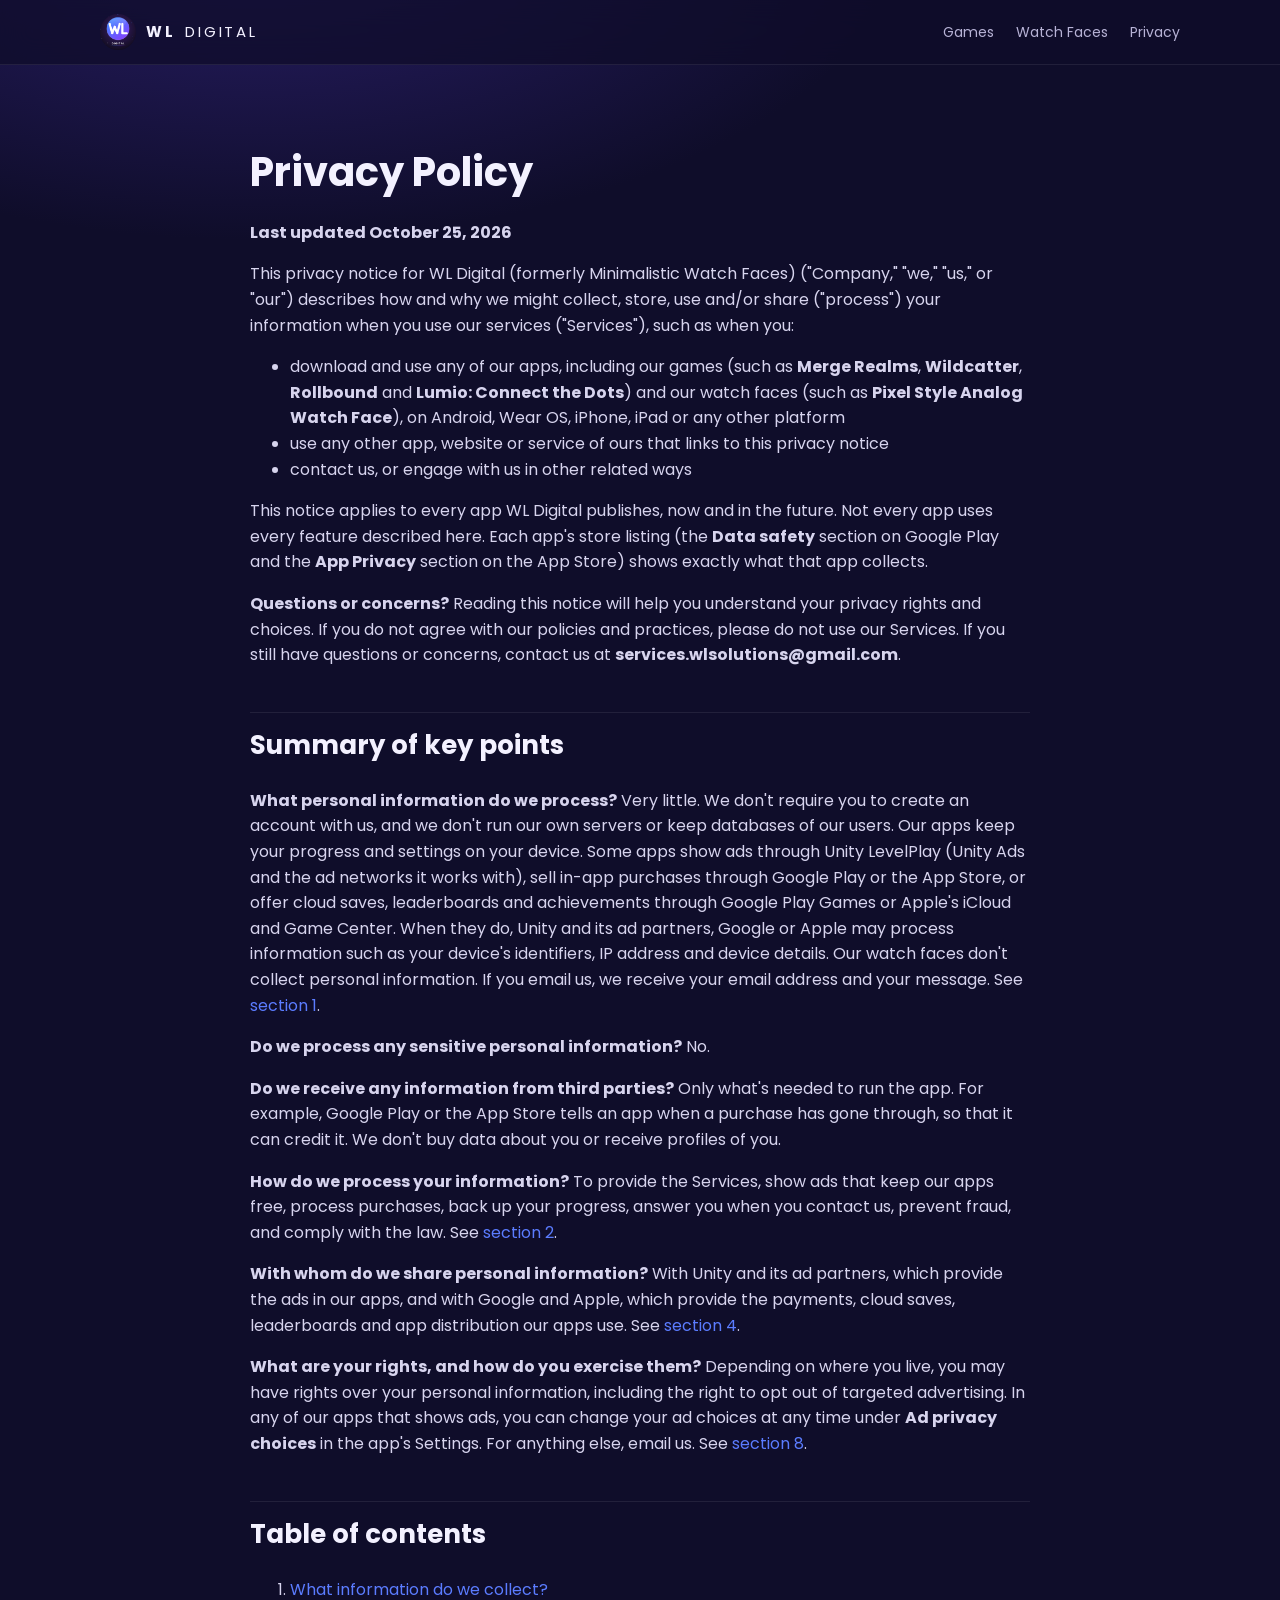
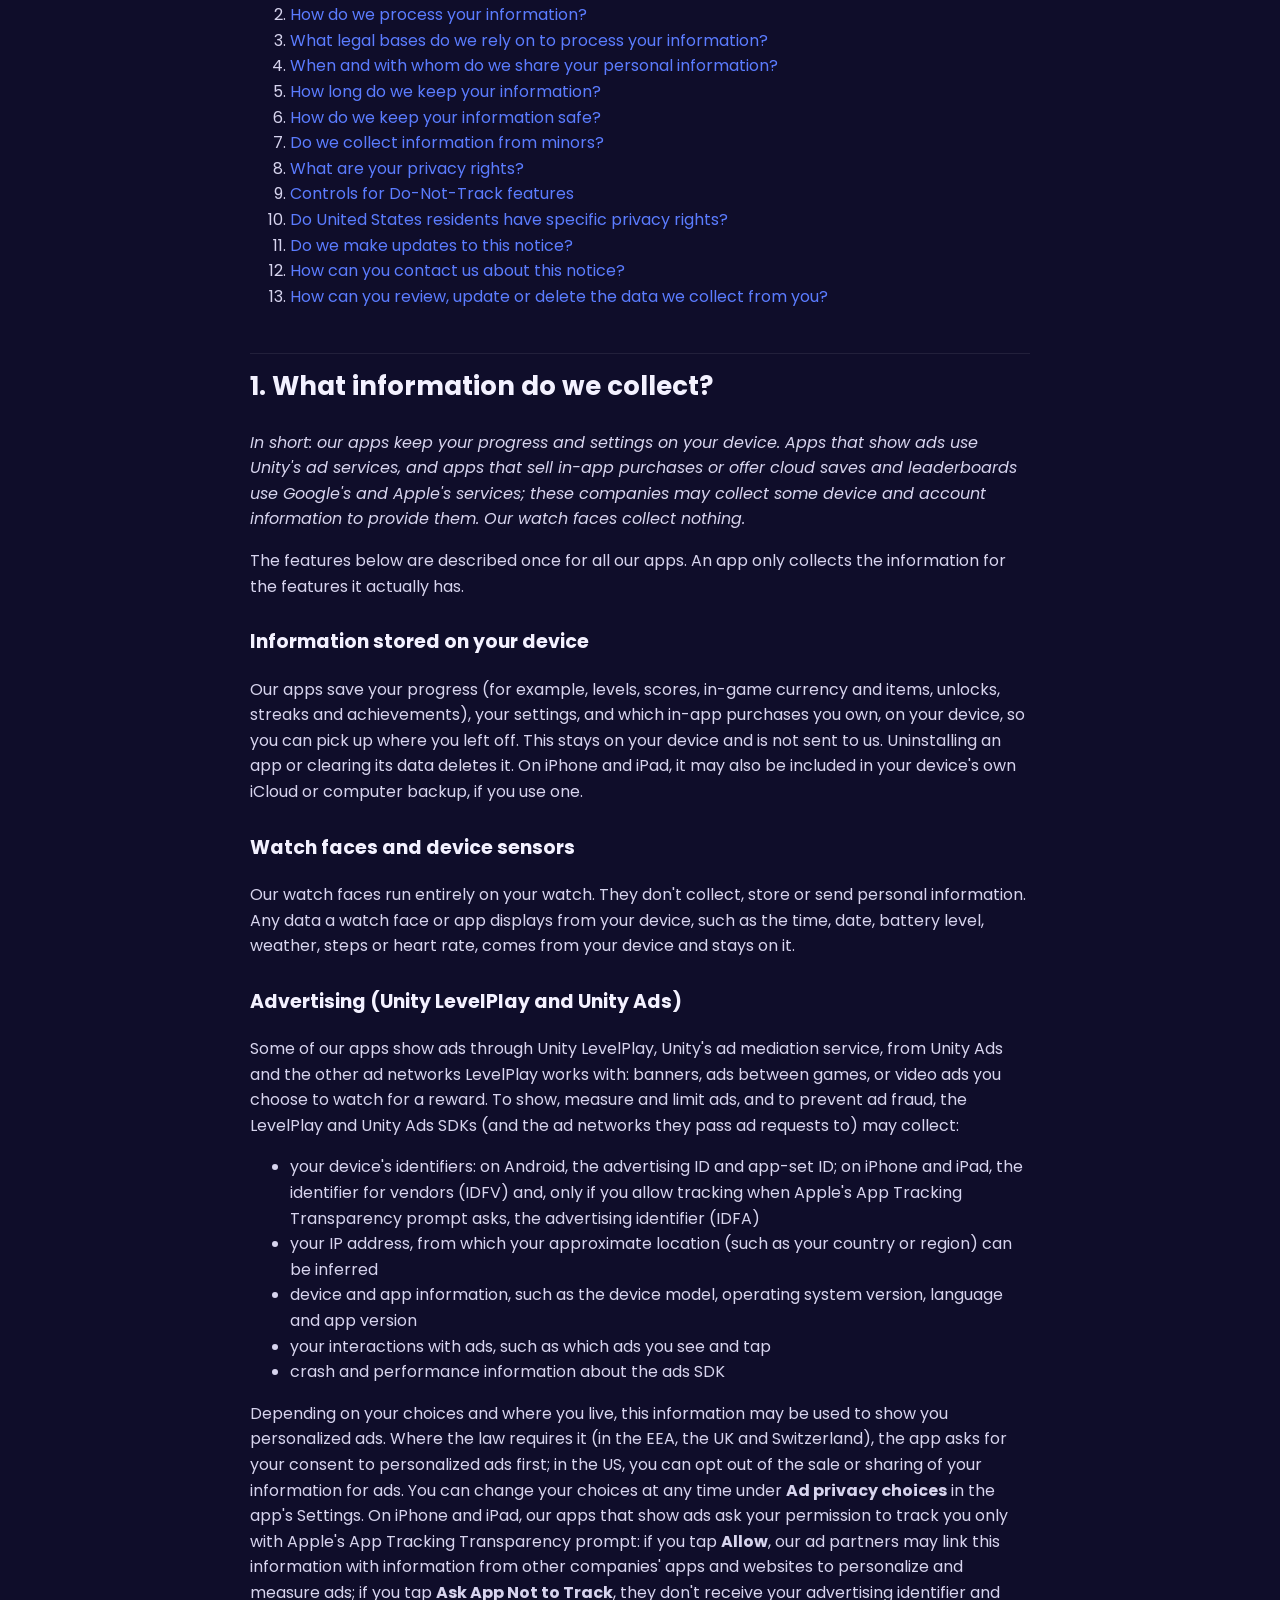
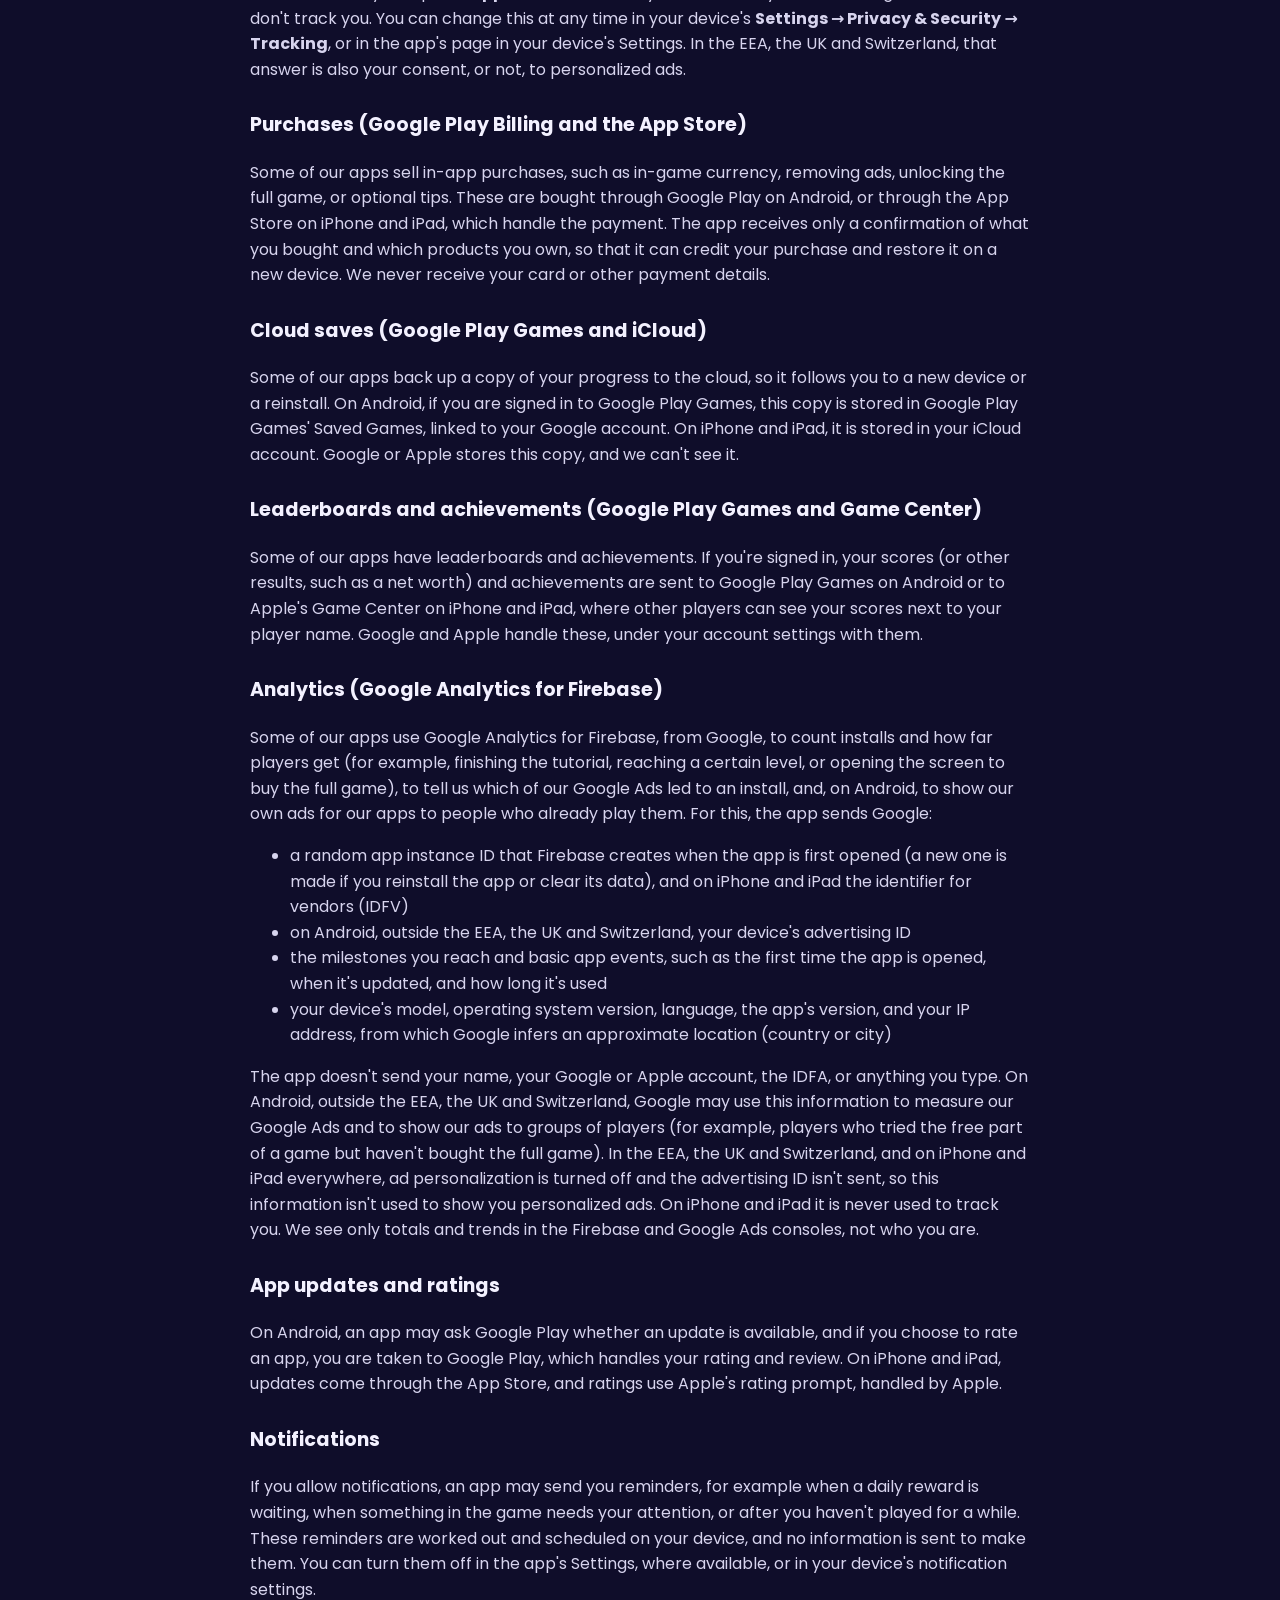
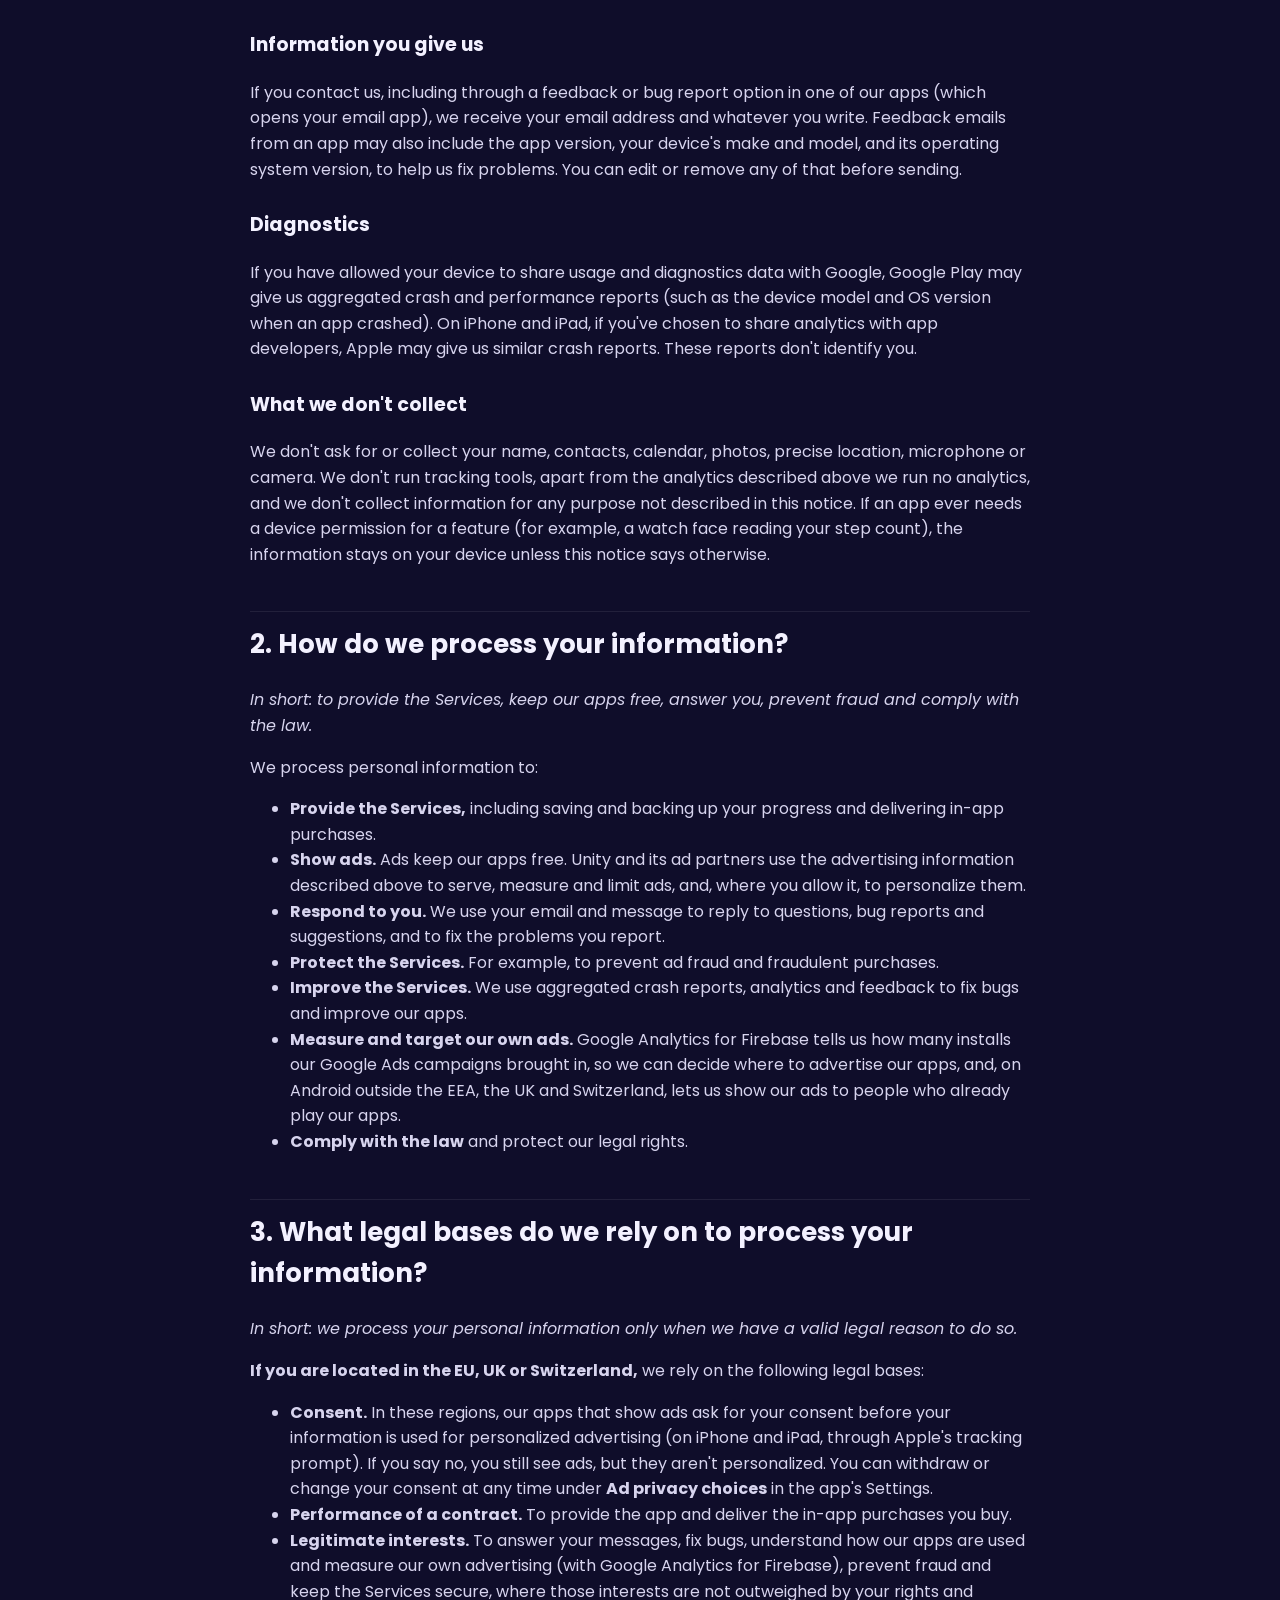
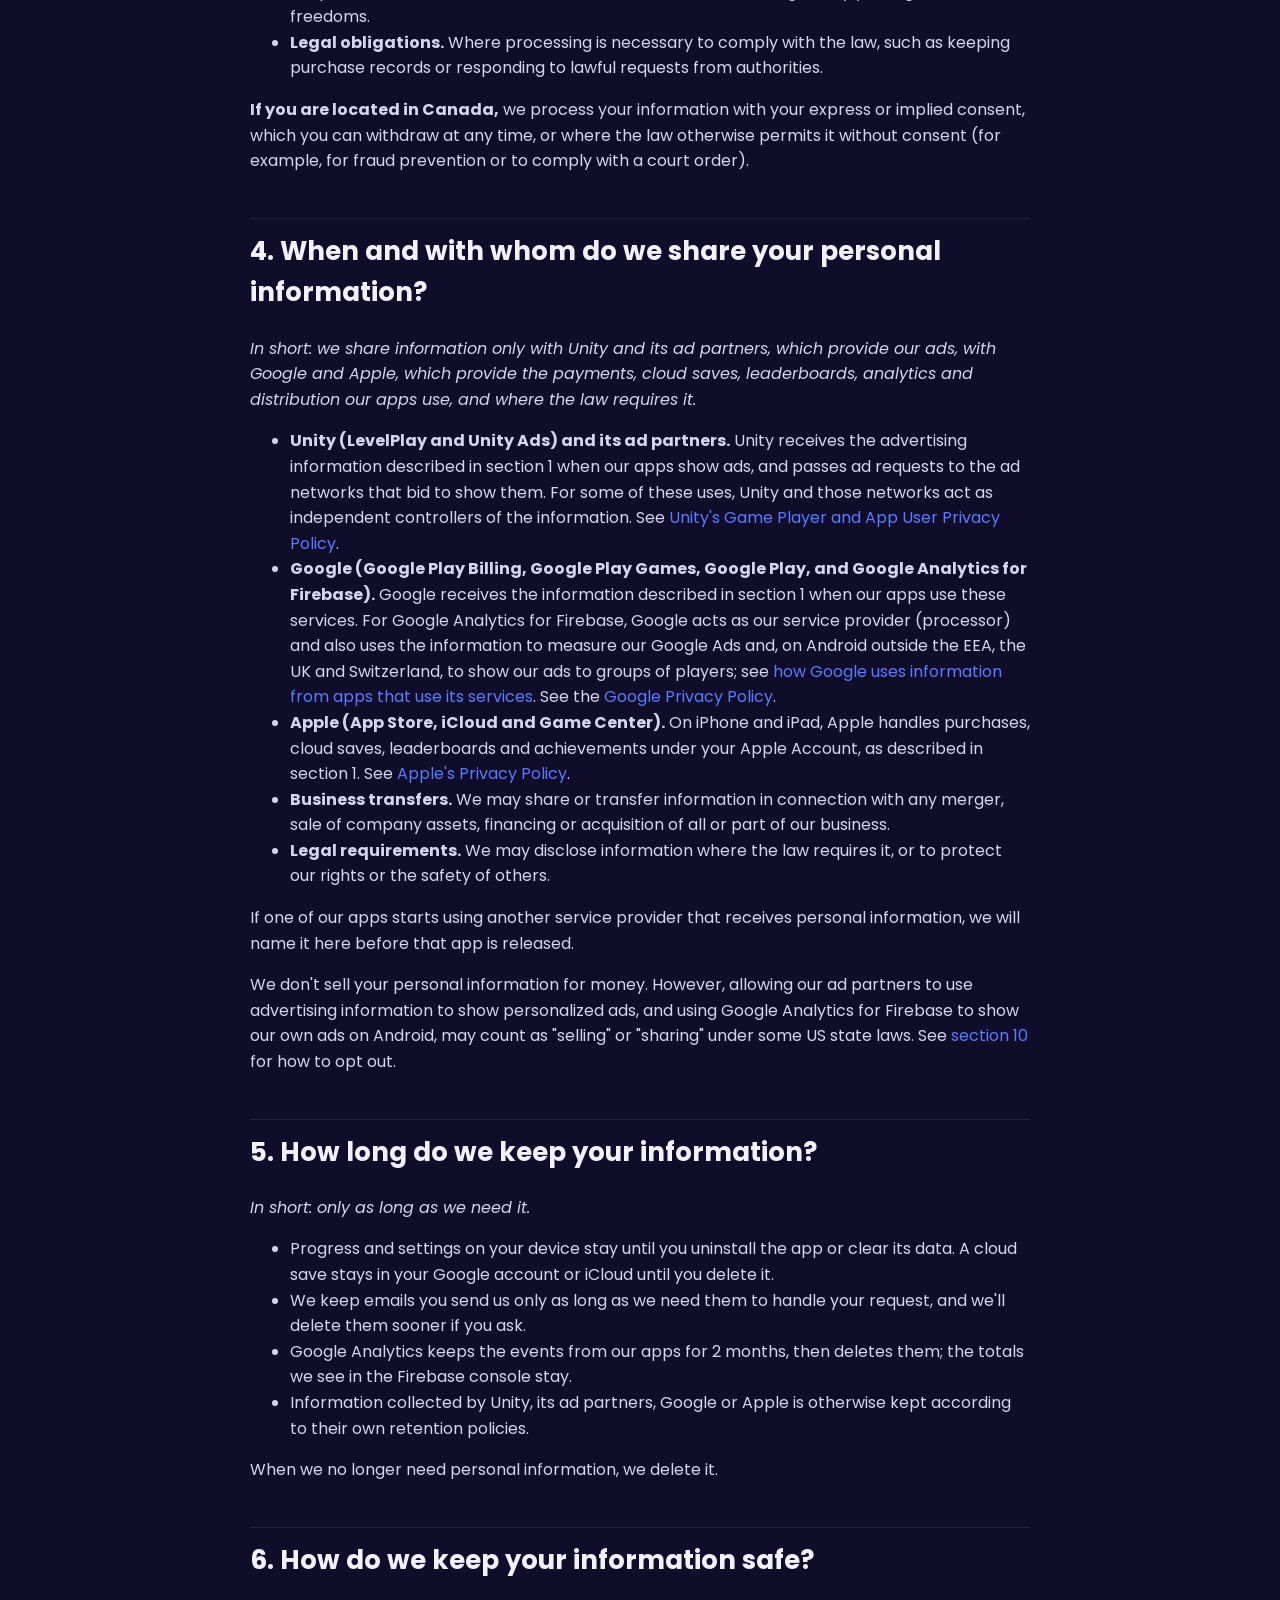
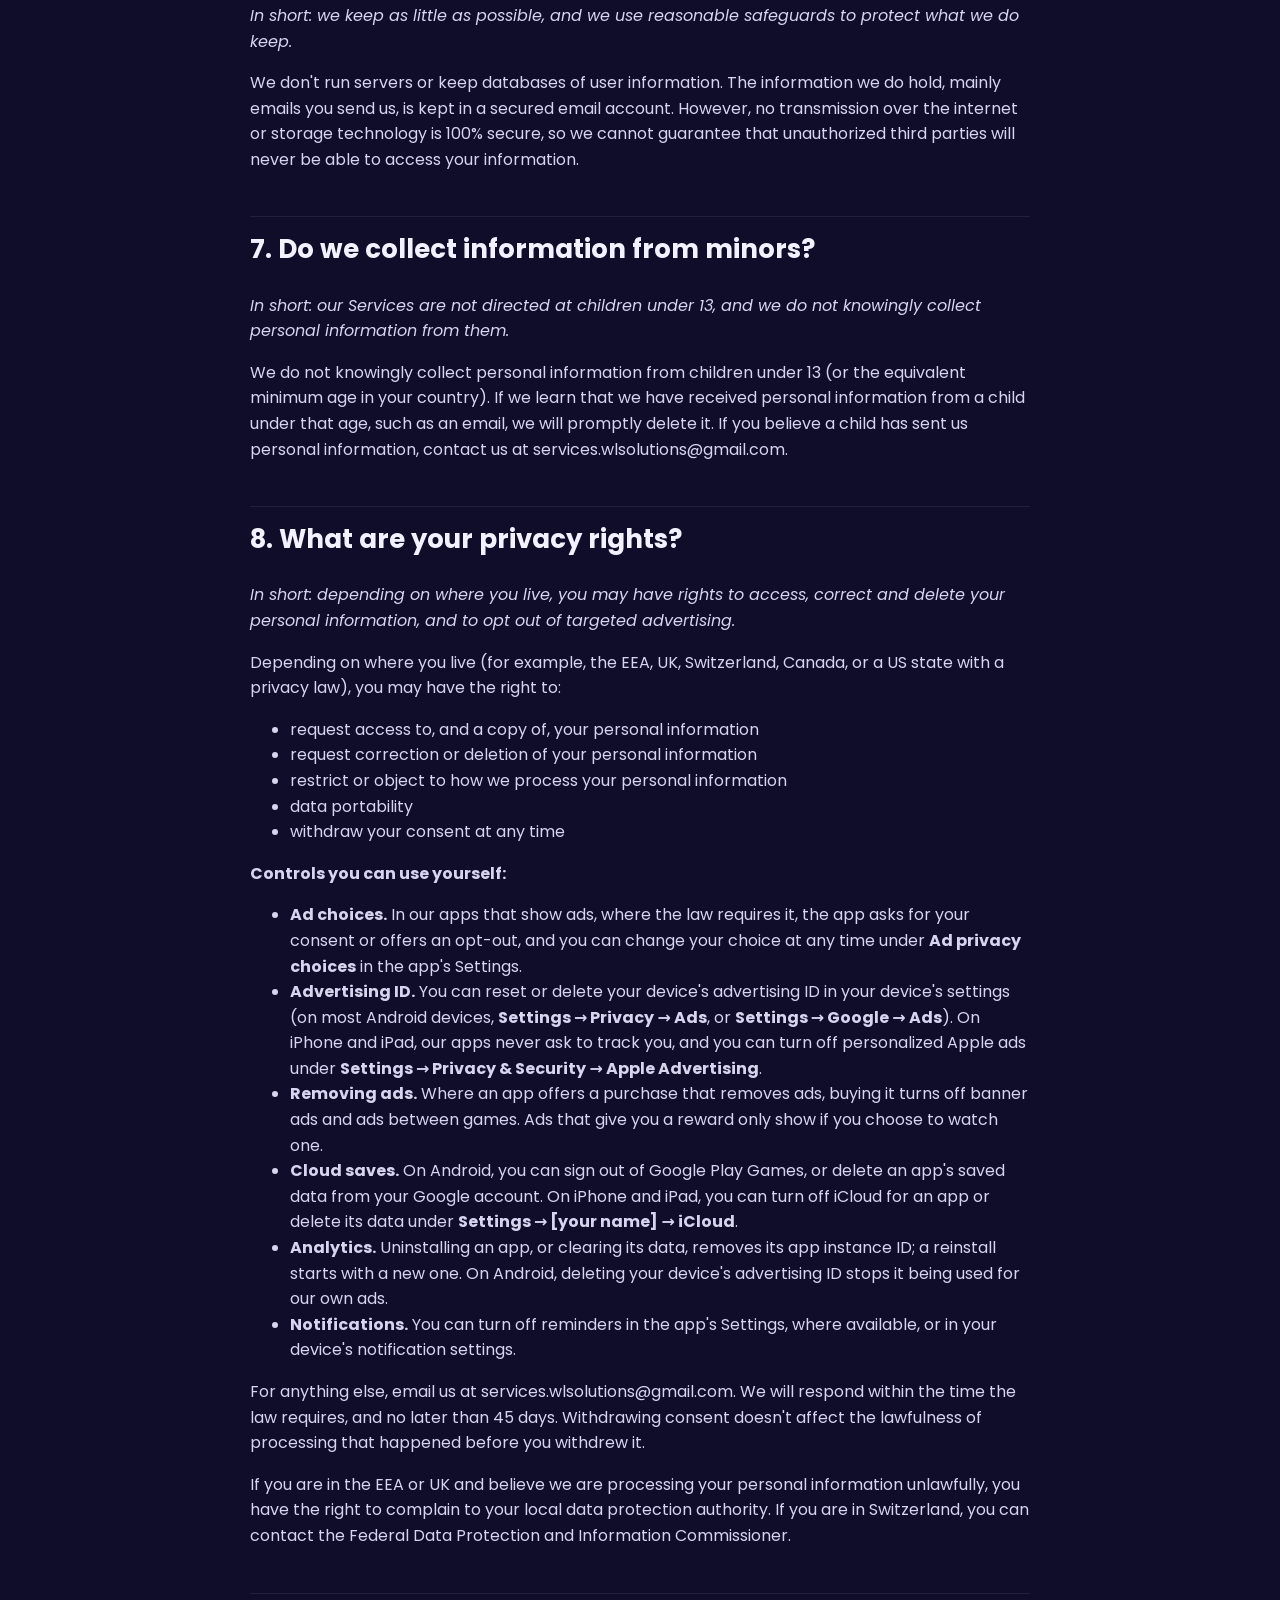
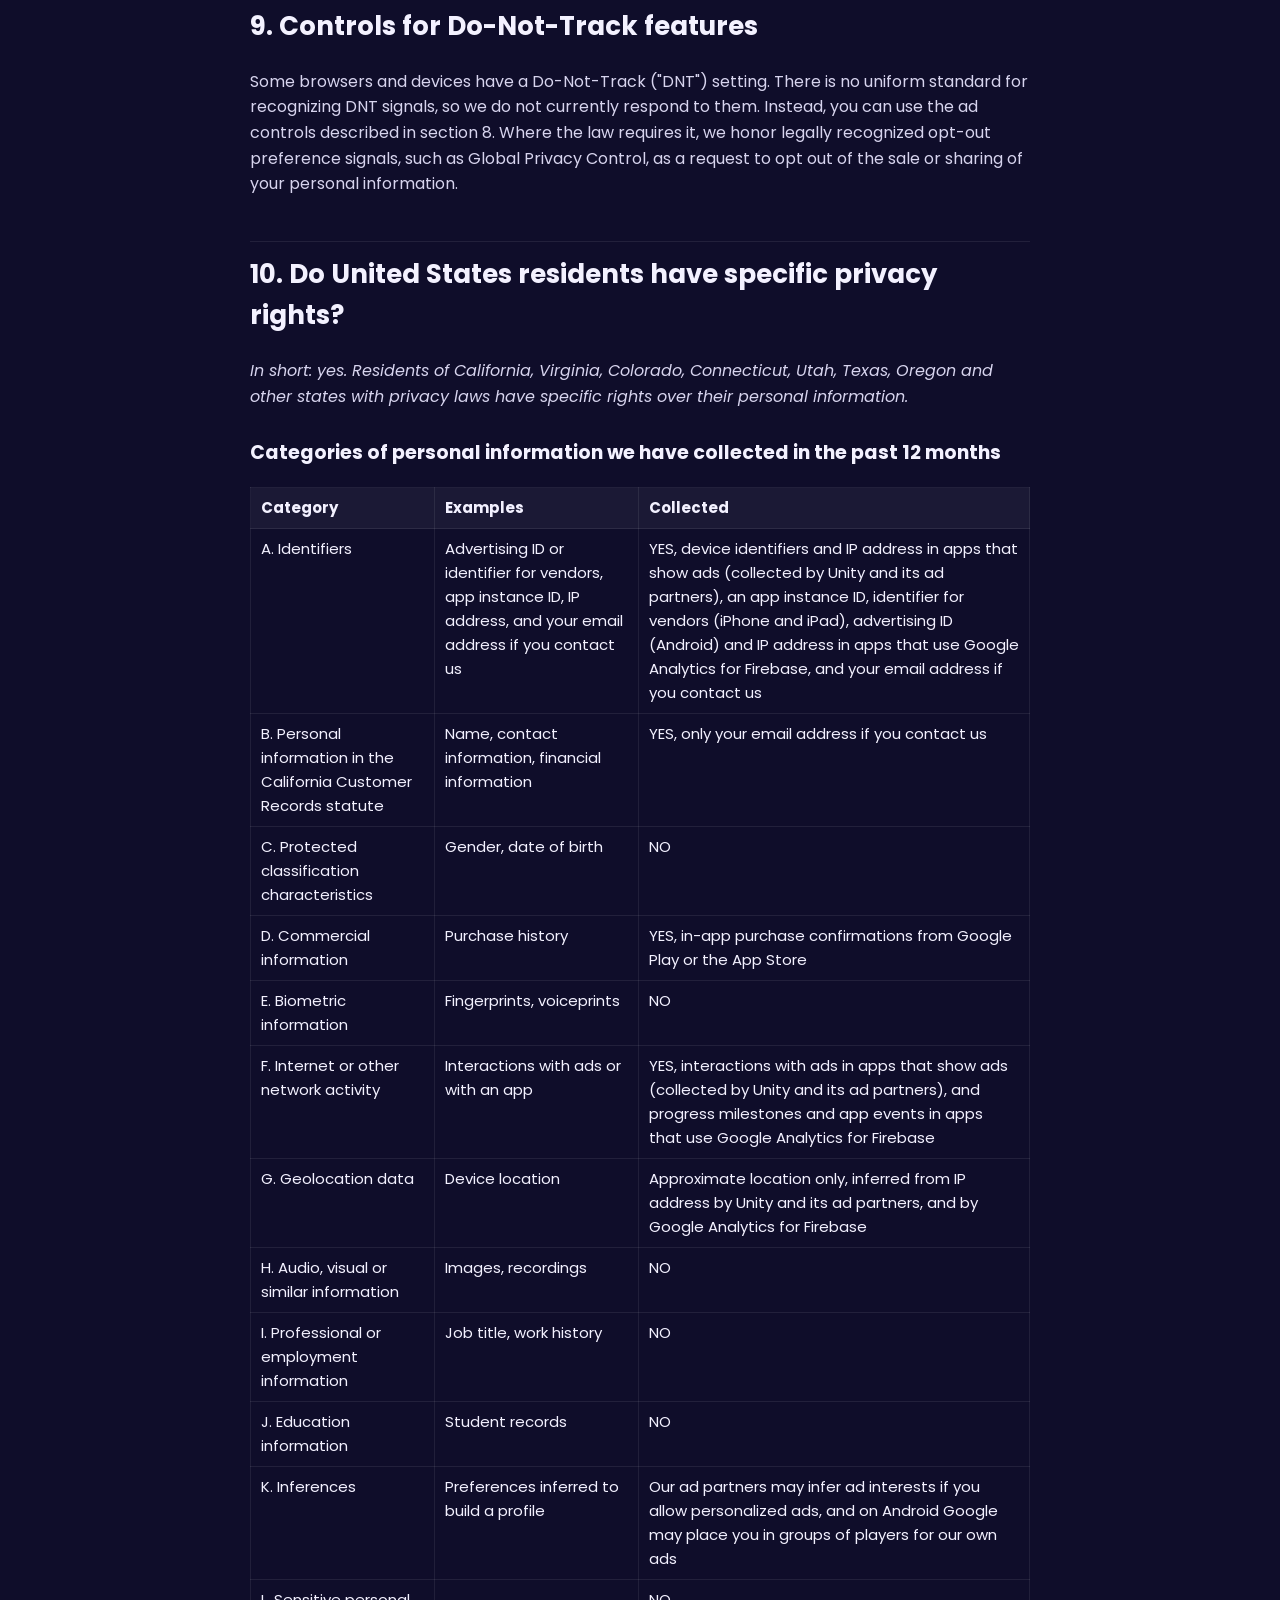
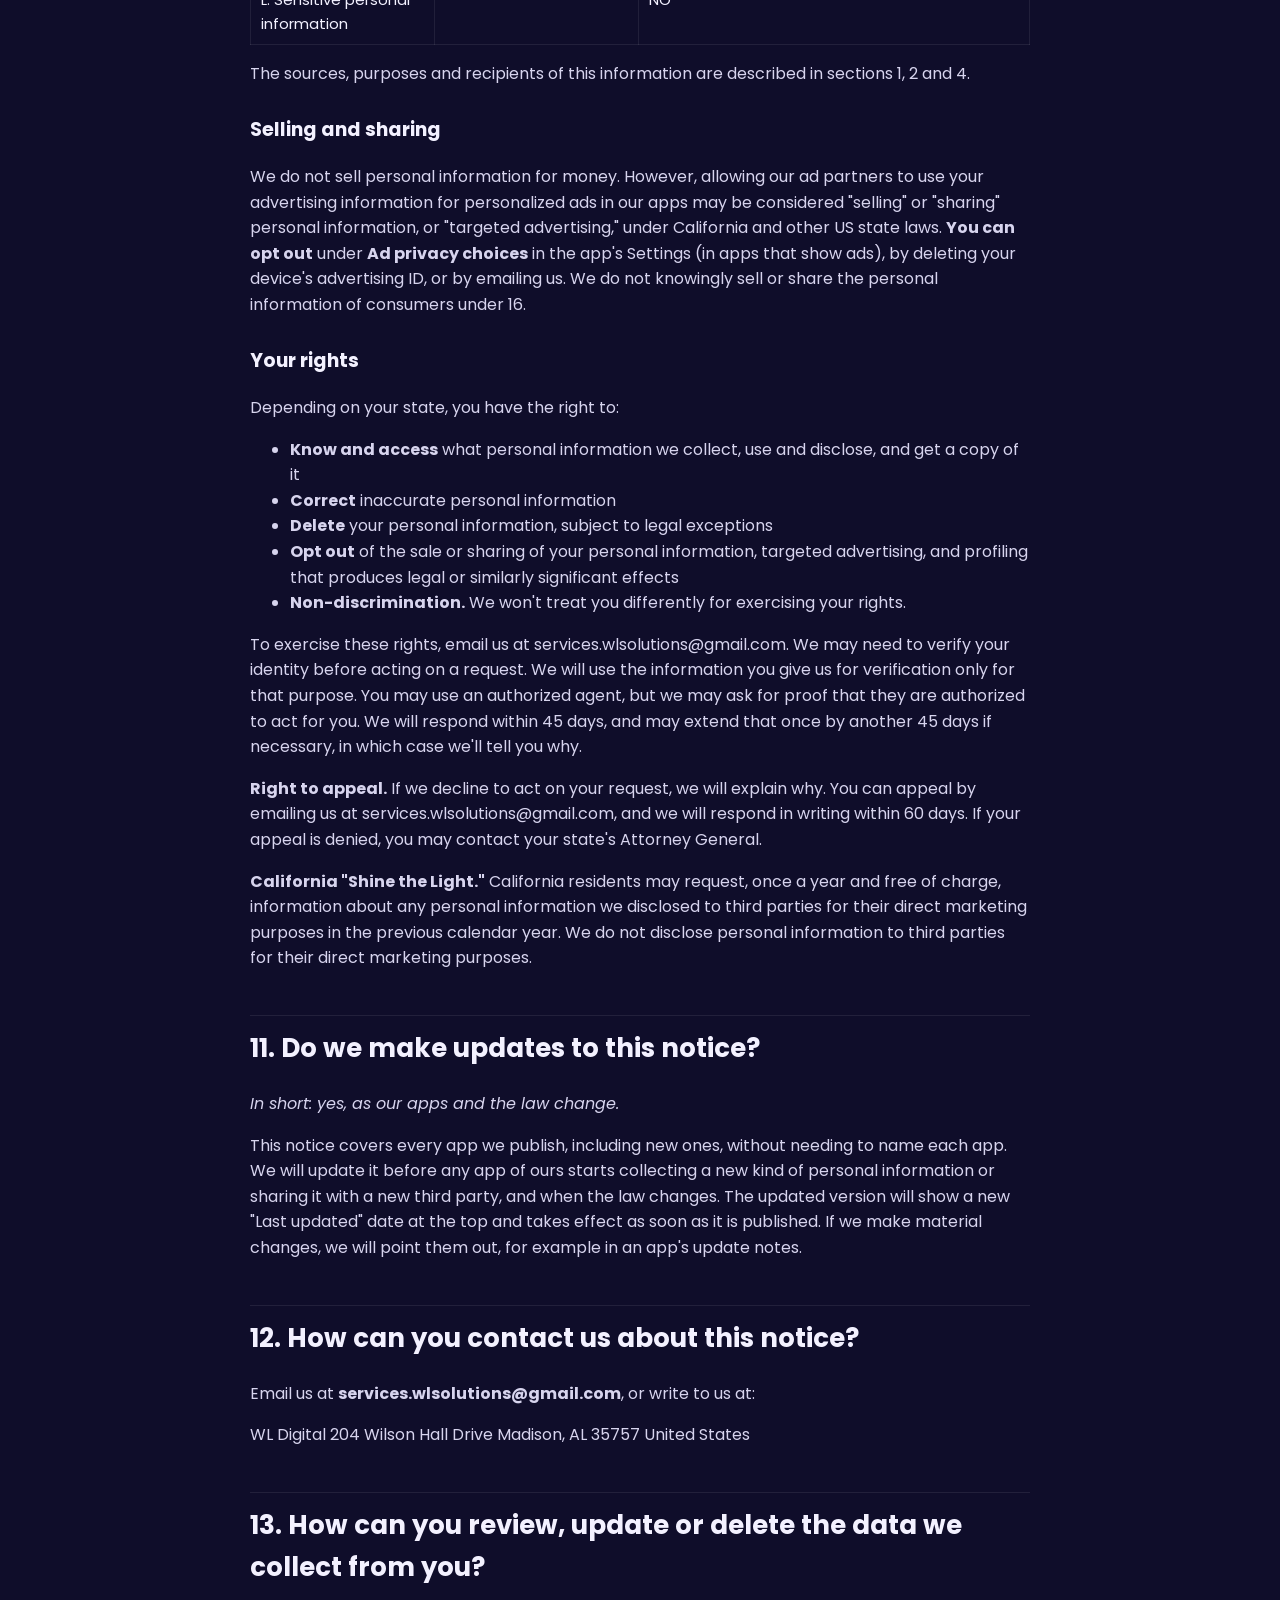
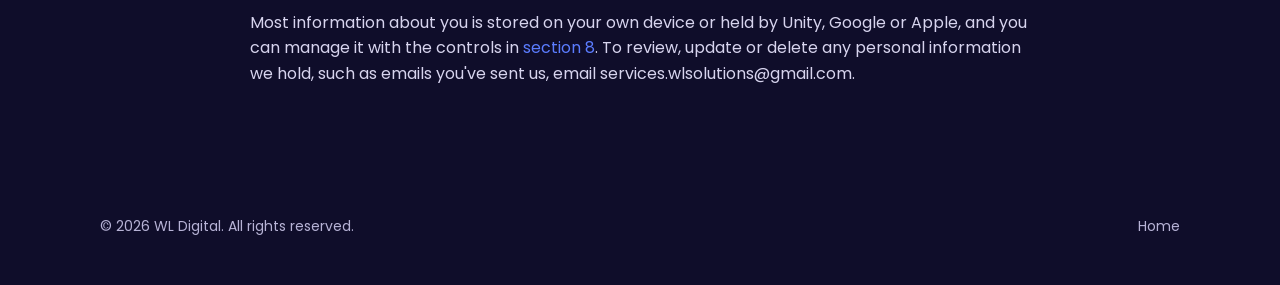
==== privacy.html @ 2cc6cc6e "Add the WL Digital website Static GitHub Pages site: the games (Merge Realms, Rollbound, Lumio) with" ====
<!doctype html>
<html lang="en">
<head>
  <meta charset="utf-8">
  <meta name="viewport" content="width=device-width, initial-scale=1">
  <title>Privacy Policy | WL Digital</title>
  <meta name="description" content="The privacy policy for every WL Digital game and watch face.">
  <link rel="icon" type="image/png" href="assets/favicon.png">
  <link rel="preconnect" href="https://fonts.googleapis.com">
  <link rel="preconnect" href="https://fonts.gstatic.com" crossorigin>
  <link href="https://fonts.googleapis.com/css2?family=Poppins:wght@400;500;600;700;800&display=swap" rel="stylesheet">
  <link rel="stylesheet" href="style.css">
</head>
<body>
<header class="site-header">
  <div class="wrap">
    <a class="brand" href="index.html"><img src="assets/logo.png" alt="WL Digital logo" width="36" height="36">WL <span>DIGITAL</span></a>
    <nav class="nav">
      <a href="index.html#games">Games</a>
      <a href="index.html#watchfaces">Watch Faces</a>
      <a href="privacy.html">Privacy</a>
    </nav>
  </div>
</header>
<main class="prose">
<h1 id="privacy-policy">Privacy Policy</h1>
<p><strong>Last updated October 25, 2026</strong></p>
<p>This privacy notice for WL Digital (formerly Minimalistic Watch Faces) ("Company," "we," "us," or "our") describes how and why we might collect, store, use and/or share ("process") your information when you use our services ("Services"), such as when you:</p>
<ul><li>download and use any of our apps, including our games (such as <strong>Merge Realms</strong>, <strong>Wildcatter</strong>, <strong>Rollbound</strong> and <strong>Lumio: Connect the Dots</strong>) and our watch faces (such as <strong>Pixel Style Analog Watch Face</strong>), on Android, Wear OS, iPhone, iPad or any other platform</li><li>use any other app, website or service of ours that links to this privacy notice</li><li>contact us, or engage with us in other related ways</li></ul>
<p>This notice applies to every app WL Digital publishes, now and in the future. Not every app uses every feature described here. Each app's store listing (the <strong>Data safety</strong> section on Google Play and the <strong>App Privacy</strong> section on the App Store) shows exactly what that app collects.</p>
<p><strong>Questions or concerns?</strong> Reading this notice will help you understand your privacy rights and choices. If you do not agree with our policies and practices, please do not use our Services. If you still have questions or concerns, contact us at <strong>services.wlsolutions@gmail.com</strong>.</p>
<h2 id="summary-of-key-points">Summary of key points</h2>
<p><strong>What personal information do we process?</strong> Very little. We don't require you to create an account with us, and we don't run our own servers or keep databases of our users. Our apps keep your progress and settings on your device. Some apps show ads through Unity LevelPlay (Unity Ads and the ad networks it works with), sell in-app purchases through Google Play or the App Store, or offer cloud saves, leaderboards and achievements through Google Play Games or Apple's iCloud and Game Center. When they do, Unity and its ad partners, Google or Apple may process information such as your device's identifiers, IP address and device details. Our watch faces don't collect personal information. If you email us, we receive your email address and your message. See <a href="#1-what-information-do-we-collect">section 1</a>.</p>
<p><strong>Do we process any sensitive personal information?</strong> No.</p>
<p><strong>Do we receive any information from third parties?</strong> Only what's needed to run the app. For example, Google Play or the App Store tells an app when a purchase has gone through, so that it can credit it. We don't buy data about you or receive profiles of you.</p>
<p><strong>How do we process your information?</strong> To provide the Services, show ads that keep our apps free, process purchases, back up your progress, answer you when you contact us, prevent fraud, and comply with the law. See <a href="#2-how-do-we-process-your-information">section 2</a>.</p>
<p><strong>With whom do we share personal information?</strong> With Unity and its ad partners, which provide the ads in our apps, and with Google and Apple, which provide the payments, cloud saves, leaderboards and app distribution our apps use. See <a href="#4-when-and-with-whom-do-we-share-your-personal-information">section 4</a>.</p>
<p><strong>What are your rights, and how do you exercise them?</strong> Depending on where you live, you may have rights over your personal information, including the right to opt out of targeted advertising. In any of our apps that shows ads, you can change your ad choices at any time under <strong>Ad privacy choices</strong> in the app's Settings. For anything else, email us. See <a href="#8-what-are-your-privacy-rights">section 8</a>.</p>
<h2 id="table-of-contents">Table of contents</h2>
<ol><li><a href="#1-what-information-do-we-collect">What information do we collect?</a></li><li><a href="#2-how-do-we-process-your-information">How do we process your information?</a></li><li><a href="#3-what-legal-bases-do-we-rely-on-to-process-your-information">What legal bases do we rely on to process your information?</a></li><li><a href="#4-when-and-with-whom-do-we-share-your-personal-information">When and with whom do we share your personal information?</a></li><li><a href="#5-how-long-do-we-keep-your-information">How long do we keep your information?</a></li><li><a href="#6-how-do-we-keep-your-information-safe">How do we keep your information safe?</a></li><li><a href="#7-do-we-collect-information-from-minors">Do we collect information from minors?</a></li><li><a href="#8-what-are-your-privacy-rights">What are your privacy rights?</a></li><li><a href="#9-controls-for-do-not-track-features">Controls for Do-Not-Track features</a></li><li><a href="#10-do-united-states-residents-have-specific-privacy-rights">Do United States residents have specific privacy rights?</a></li><li><a href="#11-do-we-make-updates-to-this-notice">Do we make updates to this notice?</a></li><li><a href="#12-how-can-you-contact-us-about-this-notice">How can you contact us about this notice?</a></li><li><a href="#13-how-can-you-review-update-or-delete-the-data-we-collect-from-you">How can you review, update or delete the data we collect from you?</a></li></ol>
<h2 id="1-what-information-do-we-collect">1. What information do we collect?</h2>
<p><em>In short: our apps keep your progress and settings on your device. Apps that show ads use Unity's ad services, and apps that sell in-app purchases or offer cloud saves and leaderboards use Google's and Apple's services; these companies may collect some device and account information to provide them. Our watch faces collect nothing.</em></p>
<p>The features below are described once for all our apps. An app only collects the information for the features it actually has.</p>
<h3 id="information-stored-on-your-device">Information stored on your device</h3>
<p>Our apps save your progress (for example, levels, scores, in-game currency and items, unlocks, streaks and achievements), your settings, and which in-app purchases you own, on your device, so you can pick up where you left off. This stays on your device and is not sent to us. Uninstalling an app or clearing its data deletes it. On iPhone and iPad, it may also be included in your device's own iCloud or computer backup, if you use one.</p>
<h3 id="watch-faces-and-device-sensors">Watch faces and device sensors</h3>
<p>Our watch faces run entirely on your watch. They don't collect, store or send personal information. Any data a watch face or app displays from your device, such as the time, date, battery level, weather, steps or heart rate, comes from your device and stays on it.</p>
<h3 id="advertising-unity-levelplay-and-unity-ads">Advertising (Unity LevelPlay and Unity Ads)</h3>
<p>Some of our apps show ads through Unity LevelPlay, Unity's ad mediation service, from Unity Ads and the other ad networks LevelPlay works with: banners, ads between games, or video ads you choose to watch for a reward. To show, measure and limit ads, and to prevent ad fraud, the LevelPlay and Unity Ads SDKs (and the ad networks they pass ad requests to) may collect:</p>
<ul><li>your device's identifiers: on Android, the advertising ID and app-set ID; on iPhone and iPad, the identifier for vendors (IDFV) and, only if you allow tracking when Apple's App Tracking Transparency prompt asks, the advertising identifier (IDFA)</li><li>your IP address, from which your approximate location (such as your country or region) can be inferred</li><li>device and app information, such as the device model, operating system version, language and app version</li><li>your interactions with ads, such as which ads you see and tap</li><li>crash and performance information about the ads SDK</li></ul>
<p>Depending on your choices and where you live, this information may be used to show you personalized ads. Where the law requires it (in the EEA, the UK and Switzerland), the app asks for your consent to personalized ads first; in the US, you can opt out of the sale or sharing of your information for ads. You can change your choices at any time under <strong>Ad privacy choices</strong> in the app's Settings. On iPhone and iPad, our apps that show ads ask your permission to track you only with Apple's App Tracking Transparency prompt: if you tap <strong>Allow</strong>, our ad partners may link this information with information from other companies' apps and websites to personalize and measure ads; if you tap <strong>Ask App Not to Track</strong>, they don't receive your advertising identifier and don't track you. You can change this at any time in your device's <strong>Settings → Privacy &amp; Security → Tracking</strong>, or in the app's page in your device's Settings. In the EEA, the UK and Switzerland, that answer is also your consent, or not, to personalized ads.</p>
<h3 id="purchases-google-play-billing-and-the-app-store">Purchases (Google Play Billing and the App Store)</h3>
<p>Some of our apps sell in-app purchases, such as in-game currency, removing ads, unlocking the full game, or optional tips. These are bought through Google Play on Android, or through the App Store on iPhone and iPad, which handle the payment. The app receives only a confirmation of what you bought and which products you own, so that it can credit your purchase and restore it on a new device. We never receive your card or other payment details.</p>
<h3 id="cloud-saves-google-play-games-and-icloud">Cloud saves (Google Play Games and iCloud)</h3>
<p>Some of our apps back up a copy of your progress to the cloud, so it follows you to a new device or a reinstall. On Android, if you are signed in to Google Play Games, this copy is stored in Google Play Games' Saved Games, linked to your Google account. On iPhone and iPad, it is stored in your iCloud account. Google or Apple stores this copy, and we can't see it.</p>
<h3 id="leaderboards-and-achievements-google-play-games-and-game-center">Leaderboards and achievements (Google Play Games and Game Center)</h3>
<p>Some of our apps have leaderboards and achievements. If you're signed in, your scores (or other results, such as a net worth) and achievements are sent to Google Play Games on Android or to Apple's Game Center on iPhone and iPad, where other players can see your scores next to your player name. Google and Apple handle these, under your account settings with them.</p>
<h3 id="analytics-google-analytics-for-firebase">Analytics (Google Analytics for Firebase)</h3>
<p>Some of our apps use Google Analytics for Firebase, from Google, to count installs and how far players get (for example, finishing the tutorial, reaching a certain level, or opening the screen to buy the full game), to tell us which of our Google Ads led to an install, and, on Android, to show our own ads for our apps to people who already play them. For this, the app sends Google:</p>
<ul><li>a random app instance ID that Firebase creates when the app is first opened (a new one is made if you reinstall the app or clear its data), and on iPhone and iPad the identifier for vendors (IDFV)</li><li>on Android, outside the EEA, the UK and Switzerland, your device's advertising ID</li><li>the milestones you reach and basic app events, such as the first time the app is opened, when it's updated, and how long it's used</li><li>your device's model, operating system version, language, the app's version, and your IP address, from which Google infers an approximate location (country or city)</li></ul>
<p>The app doesn't send your name, your Google or Apple account, the IDFA, or anything you type. On Android, outside the EEA, the UK and Switzerland, Google may use this information to measure our Google Ads and to show our ads to groups of players (for example, players who tried the free part of a game but haven't bought the full game). In the EEA, the UK and Switzerland, and on iPhone and iPad everywhere, ad personalization is turned off and the advertising ID isn't sent, so this information isn't used to show you personalized ads. On iPhone and iPad it is never used to track you. We see only totals and trends in the Firebase and Google Ads consoles, not who you are.</p>
<h3 id="app-updates-and-ratings">App updates and ratings</h3>
<p>On Android, an app may ask Google Play whether an update is available, and if you choose to rate an app, you are taken to Google Play, which handles your rating and review. On iPhone and iPad, updates come through the App Store, and ratings use Apple's rating prompt, handled by Apple.</p>
<h3 id="notifications">Notifications</h3>
<p>If you allow notifications, an app may send you reminders, for example when a daily reward is waiting, when something in the game needs your attention, or after you haven't played for a while. These reminders are worked out and scheduled on your device, and no information is sent to make them. You can turn them off in the app's Settings, where available, or in your device's notification settings.</p>
<h3 id="information-you-give-us">Information you give us</h3>
<p>If you contact us, including through a feedback or bug report option in one of our apps (which opens your email app), we receive your email address and whatever you write. Feedback emails from an app may also include the app version, your device's make and model, and its operating system version, to help us fix problems. You can edit or remove any of that before sending.</p>
<h3 id="diagnostics">Diagnostics</h3>
<p>If you have allowed your device to share usage and diagnostics data with Google, Google Play may give us aggregated crash and performance reports (such as the device model and OS version when an app crashed). On iPhone and iPad, if you've chosen to share analytics with app developers, Apple may give us similar crash reports. These reports don't identify you.</p>
<h3 id="what-we-dont-collect">What we don't collect</h3>
<p>We don't ask for or collect your name, contacts, calendar, photos, precise location, microphone or camera. We don't run tracking tools, apart from the analytics described above we run no analytics, and we don't collect information for any purpose not described in this notice. If an app ever needs a device permission for a feature (for example, a watch face reading your step count), the information stays on your device unless this notice says otherwise.</p>
<h2 id="2-how-do-we-process-your-information">2. How do we process your information?</h2>
<p><em>In short: to provide the Services, keep our apps free, answer you, prevent fraud and comply with the law.</em></p>
<p>We process personal information to:</p>
<ul><li><strong>Provide the Services,</strong> including saving and backing up your progress and delivering in-app purchases.</li><li><strong>Show ads.</strong> Ads keep our apps free. Unity and its ad partners use the advertising information described above to serve, measure and limit ads, and, where you allow it, to personalize them.</li><li><strong>Respond to you.</strong> We use your email and message to reply to questions, bug reports and suggestions, and to fix the problems you report.</li><li><strong>Protect the Services.</strong> For example, to prevent ad fraud and fraudulent purchases.</li><li><strong>Improve the Services.</strong> We use aggregated crash reports, analytics and feedback to fix bugs and improve our apps.</li><li><strong>Measure and target our own ads.</strong> Google Analytics for Firebase tells us how many installs our Google Ads campaigns brought in, so we can decide where to advertise our apps, and, on Android outside the EEA, the UK and Switzerland, lets us show our ads to people who already play our apps.</li><li><strong>Comply with the law</strong> and protect our legal rights.</li></ul>
<h2 id="3-what-legal-bases-do-we-rely-on-to-process-your-information">3. What legal bases do we rely on to process your information?</h2>
<p><em>In short: we process your personal information only when we have a valid legal reason to do so.</em></p>
<p><strong>If you are located in the EU, UK or Switzerland,</strong> we rely on the following legal bases:</p>
<ul><li><strong>Consent.</strong> In these regions, our apps that show ads ask for your consent before your information is used for personalized advertising (on iPhone and iPad, through Apple's tracking prompt). If you say no, you still see ads, but they aren't personalized. You can withdraw or change your consent at any time under <strong>Ad privacy choices</strong> in the app's Settings.</li><li><strong>Performance of a contract.</strong> To provide the app and deliver the in-app purchases you buy.</li><li><strong>Legitimate interests.</strong> To answer your messages, fix bugs, understand how our apps are used and measure our own advertising (with Google Analytics for Firebase), prevent fraud and keep the Services secure, where those interests are not outweighed by your rights and freedoms.</li><li><strong>Legal obligations.</strong> Where processing is necessary to comply with the law, such as keeping purchase records or responding to lawful requests from authorities.</li></ul>
<p><strong>If you are located in Canada,</strong> we process your information with your express or implied consent, which you can withdraw at any time, or where the law otherwise permits it without consent (for example, for fraud prevention or to comply with a court order).</p>
<h2 id="4-when-and-with-whom-do-we-share-your-personal-information">4. When and with whom do we share your personal information?</h2>
<p><em>In short: we share information only with Unity and its ad partners, which provide our ads, with Google and Apple, which provide the payments, cloud saves, leaderboards, analytics and distribution our apps use, and where the law requires it.</em></p>
<ul><li><strong>Unity (LevelPlay and Unity Ads) and its ad partners.</strong> Unity receives the advertising information described in section 1 when our apps show ads, and passes ad requests to the ad networks that bid to show them. For some of these uses, Unity and those networks act as independent controllers of the information. See <a href="https://unity.com/legal/game-player-and-app-user-privacy-policy">Unity's Game Player and App User Privacy Policy</a>.</li><li><strong>Google (Google Play Billing, Google Play Games, Google Play, and Google Analytics for Firebase).</strong> Google receives the information described in section 1 when our apps use these services. For Google Analytics for Firebase, Google acts as our service provider (processor) and also uses the information to measure our Google Ads and, on Android outside the EEA, the UK and Switzerland, to show our ads to groups of players; see <a href="https://policies.google.com/technologies/partner-sites">how Google uses information from apps that use its services</a>. See the <a href="https://policies.google.com/privacy">Google Privacy Policy</a>.</li><li><strong>Apple (App Store, iCloud and Game Center).</strong> On iPhone and iPad, Apple handles purchases, cloud saves, leaderboards and achievements under your Apple Account, as described in section 1. See <a href="https://www.apple.com/legal/privacy/">Apple's Privacy Policy</a>.</li><li><strong>Business transfers.</strong> We may share or transfer information in connection with any merger, sale of company assets, financing or acquisition of all or part of our business.</li><li><strong>Legal requirements.</strong> We may disclose information where the law requires it, or to protect our rights or the safety of others.</li></ul>
<p>If one of our apps starts using another service provider that receives personal information, we will name it here before that app is released.</p>
<p>We don't sell your personal information for money. However, allowing our ad partners to use advertising information to show personalized ads, and using Google Analytics for Firebase to show our own ads on Android, may count as "selling" or "sharing" under some US state laws. See <a href="#10-do-united-states-residents-have-specific-privacy-rights">section 10</a> for how to opt out.</p>
<h2 id="5-how-long-do-we-keep-your-information">5. How long do we keep your information?</h2>
<p><em>In short: only as long as we need it.</em></p>
<ul><li>Progress and settings on your device stay until you uninstall the app or clear its data. A cloud save stays in your Google account or iCloud until you delete it.</li><li>We keep emails you send us only as long as we need them to handle your request, and we'll delete them sooner if you ask.</li><li>Google Analytics keeps the events from our apps for 2 months, then deletes them; the totals we see in the Firebase console stay.</li><li>Information collected by Unity, its ad partners, Google or Apple is otherwise kept according to their own retention policies.</li></ul>
<p>When we no longer need personal information, we delete it.</p>
<h2 id="6-how-do-we-keep-your-information-safe">6. How do we keep your information safe?</h2>
<p><em>In short: we keep as little as possible, and we use reasonable safeguards to protect what we do keep.</em></p>
<p>We don't run servers or keep databases of user information. The information we do hold, mainly emails you send us, is kept in a secured email account. However, no transmission over the internet or storage technology is 100% secure, so we cannot guarantee that unauthorized third parties will never be able to access your information.</p>
<h2 id="7-do-we-collect-information-from-minors">7. Do we collect information from minors?</h2>
<p><em>In short: our Services are not directed at children under 13, and we do not knowingly collect personal information from them.</em></p>
<p>We do not knowingly collect personal information from children under 13 (or the equivalent minimum age in your country). If we learn that we have received personal information from a child under that age, such as an email, we will promptly delete it. If you believe a child has sent us personal information, contact us at services.wlsolutions@gmail.com.</p>
<h2 id="8-what-are-your-privacy-rights">8. What are your privacy rights?</h2>
<p><em>In short: depending on where you live, you may have rights to access, correct and delete your personal information, and to opt out of targeted advertising.</em></p>
<p>Depending on where you live (for example, the EEA, UK, Switzerland, Canada, or a US state with a privacy law), you may have the right to:</p>
<ul><li>request access to, and a copy of, your personal information</li><li>request correction or deletion of your personal information</li><li>restrict or object to how we process your personal information</li><li>data portability</li><li>withdraw your consent at any time</li></ul>
<p><strong>Controls you can use yourself:</strong></p>
<ul><li><strong>Ad choices.</strong> In our apps that show ads, where the law requires it, the app asks for your consent or offers an opt-out, and you can change your choice at any time under <strong>Ad privacy choices</strong> in the app's Settings.</li><li><strong>Advertising ID.</strong> You can reset or delete your device's advertising ID in your device's settings (on most Android devices, <strong>Settings → Privacy → Ads</strong>, or <strong>Settings → Google → Ads</strong>). On iPhone and iPad, our apps never ask to track you, and you can turn off personalized Apple ads under <strong>Settings → Privacy &amp; Security → Apple Advertising</strong>.</li><li><strong>Removing ads.</strong> Where an app offers a purchase that removes ads, buying it turns off banner ads and ads between games. Ads that give you a reward only show if you choose to watch one.</li><li><strong>Cloud saves.</strong> On Android, you can sign out of Google Play Games, or delete an app's saved data from your Google account. On iPhone and iPad, you can turn off iCloud for an app or delete its data under <strong>Settings → [your name] → iCloud</strong>.</li><li><strong>Analytics.</strong> Uninstalling an app, or clearing its data, removes its app instance ID; a reinstall starts with a new one. On Android, deleting your device's advertising ID stops it being used for our own ads.</li><li><strong>Notifications.</strong> You can turn off reminders in the app's Settings, where available, or in your device's notification settings.</li></ul>
<p>For anything else, email us at services.wlsolutions@gmail.com. We will respond within the time the law requires, and no later than 45 days. Withdrawing consent doesn't affect the lawfulness of processing that happened before you withdrew it.</p>
<p>If you are in the EEA or UK and believe we are processing your personal information unlawfully, you have the right to complain to your local data protection authority. If you are in Switzerland, you can contact the Federal Data Protection and Information Commissioner.</p>
<h2 id="9-controls-for-do-not-track-features">9. Controls for Do-Not-Track features</h2>
<p>Some browsers and devices have a Do-Not-Track ("DNT") setting. There is no uniform standard for recognizing DNT signals, so we do not currently respond to them. Instead, you can use the ad controls described in section 8. Where the law requires it, we honor legally recognized opt-out preference signals, such as Global Privacy Control, as a request to opt out of the sale or sharing of your personal information.</p>
<h2 id="10-do-united-states-residents-have-specific-privacy-rights">10. Do United States residents have specific privacy rights?</h2>
<p><em>In short: yes. Residents of California, Virginia, Colorado, Connecticut, Utah, Texas, Oregon and other states with privacy laws have specific rights over their personal information.</em></p>
<h3 id="categories-of-personal-information-we-have-collected-in-the-past-12-months">Categories of personal information we have collected in the past 12 months</h3>
<table><thead><tr><th>Category</th><th>Examples</th><th>Collected</th></tr></thead><tbody><tr><td>A. Identifiers</td><td>Advertising ID or identifier for vendors, app instance ID, IP address, and your email address if you contact us</td><td>YES, device identifiers and IP address in apps that show ads (collected by Unity and its ad partners), an app instance ID, identifier for vendors (iPhone and iPad), advertising ID (Android) and IP address in apps that use Google Analytics for Firebase, and your email address if you contact us</td></tr><tr><td>B. Personal information in the California Customer Records statute</td><td>Name, contact information, financial information</td><td>YES, only your email address if you contact us</td></tr><tr><td>C. Protected classification characteristics</td><td>Gender, date of birth</td><td>NO</td></tr><tr><td>D. Commercial information</td><td>Purchase history</td><td>YES, in-app purchase confirmations from Google Play or the App Store</td></tr><tr><td>E. Biometric information</td><td>Fingerprints, voiceprints</td><td>NO</td></tr><tr><td>F. Internet or other network activity</td><td>Interactions with ads or with an app</td><td>YES, interactions with ads in apps that show ads (collected by Unity and its ad partners), and progress milestones and app events in apps that use Google Analytics for Firebase</td></tr><tr><td>G. Geolocation data</td><td>Device location</td><td>Approximate location only, inferred from IP address by Unity and its ad partners, and by Google Analytics for Firebase</td></tr><tr><td>H. Audio, visual or similar information</td><td>Images, recordings</td><td>NO</td></tr><tr><td>I. Professional or employment information</td><td>Job title, work history</td><td>NO</td></tr><tr><td>J. Education information</td><td>Student records</td><td>NO</td></tr><tr><td>K. Inferences</td><td>Preferences inferred to build a profile</td><td>Our ad partners may infer ad interests if you allow personalized ads, and on Android Google may place you in groups of players for our own ads</td></tr><tr><td>L. Sensitive personal information</td><td></td><td>NO</td></tr></tbody></table>
<p>The sources, purposes and recipients of this information are described in sections 1, 2 and 4.</p>
<h3 id="selling-and-sharing">Selling and sharing</h3>
<p>We do not sell personal information for money. However, allowing our ad partners to use your advertising information for personalized ads in our apps may be considered "selling" or "sharing" personal information, or "targeted advertising," under California and other US state laws. <strong>You can opt out</strong> under <strong>Ad privacy choices</strong> in the app's Settings (in apps that show ads), by deleting your device's advertising ID, or by emailing us. We do not knowingly sell or share the personal information of consumers under 16.</p>
<h3 id="your-rights">Your rights</h3>
<p>Depending on your state, you have the right to:</p>
<ul><li><strong>Know and access</strong> what personal information we collect, use and disclose, and get a copy of it</li><li><strong>Correct</strong> inaccurate personal information</li><li><strong>Delete</strong> your personal information, subject to legal exceptions</li><li><strong>Opt out</strong> of the sale or sharing of your personal information, targeted advertising, and profiling that produces legal or similarly significant effects</li><li><strong>Non-discrimination.</strong> We won't treat you differently for exercising your rights.</li></ul>
<p>To exercise these rights, email us at services.wlsolutions@gmail.com. We may need to verify your identity before acting on a request. We will use the information you give us for verification only for that purpose. You may use an authorized agent, but we may ask for proof that they are authorized to act for you. We will respond within 45 days, and may extend that once by another 45 days if necessary, in which case we'll tell you why.</p>
<p><strong>Right to appeal.</strong> If we decline to act on your request, we will explain why. You can appeal by emailing us at services.wlsolutions@gmail.com, and we will respond in writing within 60 days. If your appeal is denied, you may contact your state's Attorney General.</p>
<p><strong>California "Shine the Light."</strong> California residents may request, once a year and free of charge, information about any personal information we disclosed to third parties for their direct marketing purposes in the previous calendar year. We do not disclose personal information to third parties for their direct marketing purposes.</p>
<h2 id="11-do-we-make-updates-to-this-notice">11. Do we make updates to this notice?</h2>
<p><em>In short: yes, as our apps and the law change.</em></p>
<p>This notice covers every app we publish, including new ones, without needing to name each app. We will update it before any app of ours starts collecting a new kind of personal information or sharing it with a new third party, and when the law changes. The updated version will show a new "Last updated" date at the top and takes effect as soon as it is published. If we make material changes, we will point them out, for example in an app's update notes.</p>
<h2 id="12-how-can-you-contact-us-about-this-notice">12. How can you contact us about this notice?</h2>
<p>Email us at <strong>services.wlsolutions@gmail.com</strong>, or write to us at:</p>
<p>WL Digital 204 Wilson Hall Drive Madison, AL 35757 United States</p>
<h2 id="13-how-can-you-review-update-or-delete-the-data-we-collect-from-you">13. How can you review, update or delete the data we collect from you?</h2>
<p>Most information about you is stored on your own device or held by Unity, Google or Apple, and you can manage it with the controls in <a href="#8-what-are-your-privacy-rights">section 8</a>. To review, update or delete any personal information we hold, such as emails you've sent us, email services.wlsolutions@gmail.com.</p>
</main>
<footer>
  <div class="wrap">
    <span>© 2026 WL Digital. All rights reserved.</span>
    <span><a href="index.html">Home</a></span>
  </div>
</footer>
</body>
</html>
---- style.css ----
:root {
  --bg: #0f0d2a;
  --bg-2: #171440;
  --card: #1d1a4d;
  --card-border: rgba(255, 255, 255, 0.08);
  --text: #f3f1ff;
  --muted: #b7b3d6;
  --accent: #5b7cff;
  --accent-2: #a56bff;
  --gold: #ffc93c;
  --radius: 20px;
  --max: 1120px;
}
* { box-sizing: border-box; }
html { scroll-behavior: smooth; }
body {
  margin: 0;
  font-family: "Poppins", system-ui, -apple-system, "Segoe UI", Roboto, sans-serif;
  background: radial-gradient(1200px 600px at 20% -10%, #2a1f6b 0%, var(--bg) 55%),
              radial-gradient(900px 500px at 110% 10%, #1a3a7a 0%, transparent 60%), var(--bg);
  background-attachment: fixed;
  color: var(--text);
  line-height: 1.6;
}
a { color: var(--accent); text-decoration: none; }
a:hover { text-decoration: underline; }
img { max-width: 100%; display: block; }
.wrap { max-width: var(--max); margin: 0 auto; padding: 0 20px; }

/* Header */
.site-header {
  position: sticky; top: 0; z-index: 10;
  background: rgba(15, 13, 42, 0.75);
  backdrop-filter: blur(14px);
  border-bottom: 1px solid var(--card-border);
}
.site-header .wrap { display: flex; align-items: center; justify-content: space-between; height: 64px; }
.brand { display: flex; align-items: center; gap: 10px; color: var(--text); font-weight: 700; letter-spacing: 0.18em; font-size: 15px; }
.brand img { width: 36px; height: 36px; border-radius: 50%; }
.brand span { font-weight: 400; }
.nav { display: flex; gap: 22px; font-size: 14px; }
.nav a { color: var(--muted); }
.nav a:hover { color: var(--text); text-decoration: none; }
@media (max-width: 560px) { .nav { gap: 14px; } .nav .hide-sm { display: none; } }

/* Hero */
.hero { padding: 88px 0 56px; position: relative; overflow: hidden; }
.hero .wrap { display: grid; grid-template-columns: 1.1fr 0.9fr; gap: 40px; align-items: center; }
.hero h1 { font-size: clamp(38px, 6vw, 64px); line-height: 1.05; margin: 0 0 18px; font-weight: 800; }
.hero h1 em { font-style: normal; background: linear-gradient(90deg, var(--accent), var(--accent-2)); -webkit-background-clip: text; background-clip: text; color: transparent; }
.hero p { font-size: 18px; color: var(--muted); max-width: 520px; margin: 0 0 28px; }
.hero-rule { height: 4px; width: 220px; border-radius: 4px; background: linear-gradient(90deg, var(--accent), var(--accent-2), transparent); margin-bottom: 24px; }
.btns { display: flex; flex-wrap: wrap; gap: 12px; }
.btn {
  display: inline-flex; align-items: center; gap: 8px;
  padding: 12px 22px; border-radius: 999px; font-weight: 600; font-size: 15px;
  background: linear-gradient(90deg, var(--accent), var(--accent-2)); color: #fff;
  box-shadow: 0 8px 24px rgba(91, 124, 255, 0.35);
  transition: transform .15s ease, box-shadow .15s ease;
}
.btn:hover { transform: translateY(-2px); text-decoration: none; box-shadow: 0 12px 28px rgba(91, 124, 255, 0.45); }
.btn.ghost { background: rgba(255,255,255,0.06); border: 1px solid var(--card-border); box-shadow: none; color: var(--text); }
.btn.sm { padding: 9px 16px; font-size: 14px; }
.btn.soon { background: rgba(255,255,255,0.06); color: var(--muted); border: 1px dashed rgba(255,255,255,0.18); box-shadow: none; cursor: default; }
.btn.soon:hover { transform: none; }
.hero-art { position: relative; display: grid; place-items: center; }
.hero-art .phone { width: min(280px, 70%); border-radius: 28px; box-shadow: 0 30px 60px rgba(0,0,0,0.5); transform: rotate(-4deg); border: 6px solid #0b0a1f; }
.hero-art .watch {
  position: absolute; right: 0; bottom: -10px; width: 190px; height: 190px; border-radius: 50%;
  border: 8px solid #141230; box-shadow: 0 20px 50px rgba(0,0,0,0.6), 0 0 0 2px #2f2b63;
  overflow: hidden;
}
.hero-art .watch img { width: 100%; height: 100%; object-fit: cover; }
.star { position: absolute; color: #fff; opacity: .5; font-size: 14px; pointer-events: none; }
@media (max-width: 820px) {
  .hero { padding: 56px 0 40px; }
  .hero .wrap { grid-template-columns: 1fr; }
  .hero-art { margin-top: 24px; min-height: 380px; }
  .hero-art .phone { width: auto; max-height: 420px; }
  .hero-art .watch { width: 150px; height: 150px; right: 6%; }
}

/* Sections */
section { padding: 56px 0; }
.section-head { margin-bottom: 28px; }
.section-head h2 { font-size: clamp(28px, 4vw, 38px); margin: 0 0 6px; font-weight: 800; }
.section-head p { margin: 0; color: var(--muted); font-size: 17px; }
.eyebrow { color: var(--accent-2); font-weight: 700; letter-spacing: .14em; font-size: 12px; text-transform: uppercase; }

/* Game cards */
.game {
  background: var(--card); border: 1px solid var(--card-border); border-radius: var(--radius);
  overflow: hidden; margin-bottom: 28px;
  display: grid; grid-template-columns: 1fr 1fr; grid-template-areas: "media body" "shots shots";
}
.game.flip { grid-template-areas: "body media" "shots shots"; }
.game-media { grid-area: media; position: relative; background: #0b0a1f; }
.game-body { grid-area: body; }
.game-media { display: grid; place-items: center; }
.game-media .bg { position: absolute; inset: -20px; width: calc(100% + 40px); height: calc(100% + 40px); object-fit: cover; filter: blur(28px) saturate(1.3); opacity: .55; }
.game-media .feature { position: relative; }
.game-media .feature { width: 100%; height: 100%; object-fit: contain; }
.game-body { padding: 30px 32px; display: flex; flex-direction: column; gap: 14px; }
.game-title { display: flex; align-items: center; gap: 14px; }
.game-title img { width: 64px; height: 64px; border-radius: 16px; box-shadow: 0 6px 16px rgba(0,0,0,.4); }
.game-title h3 { margin: 0; font-size: 26px; font-weight: 800; line-height: 1.15; }
.game-title small { display: block; color: var(--muted); font-weight: 500; font-size: 13px; }
.badges { display: flex; flex-wrap: wrap; gap: 6px; }
.badge { font-size: 12px; font-weight: 600; padding: 4px 10px; border-radius: 999px; background: rgba(255,255,255,0.08); color: var(--muted); }
.badge.live { background: rgba(60, 200, 120, 0.18); color: #7ef0a8; }
.badge.soon { background: rgba(255, 201, 60, 0.16); color: var(--gold); }
.game-body p { margin: 0; color: var(--muted); }
.game-body ul { margin: 0; padding-left: 18px; color: var(--muted); font-size: 15px; }
.game-body li { margin: 2px 0; }
.shots { grid-area: shots; display: grid; grid-template-columns: repeat(3, 1fr); gap: 10px; padding: 0 32px 28px; }
.shots img { border-radius: 14px; border: 1px solid var(--card-border); aspect-ratio: 9 / 16; object-fit: cover; }
@media (max-width: 760px) {
  .game, .game.flip { grid-template-columns: 1fr; grid-template-areas: "media" "body" "shots"; }
  .game-body { padding: 22px 20px; }
  .shots { padding: 0 20px 20px; gap: 8px; }
}

/* Watch faces */
.faces { display: grid; grid-template-columns: repeat(4, 1fr); gap: 20px; }
.face {
  background: var(--card); border: 1px solid var(--card-border); border-radius: var(--radius);
  padding: 24px 20px; text-align: center; display: flex; flex-direction: column; gap: 12px; align-items: center;
  transition: transform .15s ease, border-color .15s ease;
}
.face:hover { transform: translateY(-4px); border-color: rgba(165,107,255,.5); }
.face .dial { width: 170px; height: 170px; border-radius: 50%; overflow: hidden; border: 7px solid #0b0a1f; box-shadow: 0 0 0 2px #35316e, 0 18px 36px rgba(0,0,0,.5); }
.face .dial img { width: 100%; height: 100%; object-fit: cover; }
.face h3 { margin: 6px 0 0; font-size: 18px; font-weight: 700; }
.face p { margin: 0; color: var(--muted); font-size: 14px; flex: 1; }
@media (max-width: 960px) { .faces { grid-template-columns: repeat(2, 1fr); } }
@media (max-width: 460px) { .faces { grid-template-columns: 1fr; } }

/* About + contact */
.about { background: linear-gradient(180deg, rgba(255,255,255,0.03), transparent); border-top: 1px solid var(--card-border); border-bottom: 1px solid var(--card-border); }
.about .wrap { display: grid; grid-template-columns: 1fr 1fr; gap: 40px; align-items: start; }
.about p { color: var(--muted); font-size: 17px; }
.socials { display: flex; flex-wrap: wrap; gap: 10px; }
.socials a { padding: 8px 14px; border-radius: 999px; background: rgba(255,255,255,0.06); border: 1px solid var(--card-border); color: var(--text); font-size: 14px; }
.socials a:hover { text-decoration: none; border-color: var(--accent); }
@media (max-width: 760px) { .about .wrap { grid-template-columns: 1fr; } }

/* Footer */
footer { padding: 32px 0 48px; color: var(--muted); font-size: 14px; }
footer .wrap { display: flex; flex-wrap: wrap; justify-content: space-between; gap: 12px; }
footer a { color: var(--muted); }

/* Privacy page */
.prose { max-width: 820px; margin: 0 auto; padding: 48px 20px 80px; }
.prose h1 { font-size: 40px; margin-bottom: 4px; }
.prose h2 { font-size: 26px; margin-top: 44px; padding-top: 12px; border-top: 1px solid var(--card-border); }
.prose h3 { font-size: 19px; margin-top: 28px; }
.prose p, .prose li { color: #d7d4ee; }
.prose table { border-collapse: collapse; width: 100%; font-size: 15px; margin: 16px 0; }
.prose th, .prose td { border: 1px solid var(--card-border); padding: 8px 10px; text-align: left; vertical-align: top; }
.prose th { background: rgba(255,255,255,0.05); }
.prose code { background: rgba(255,255,255,0.08); padding: 1px 5px; border-radius: 4px; font-size: 90%; }

/* ---------- Animation ---------- */
@media (prefers-reduced-motion: no-preference) {
  .reveal { opacity: 0; transform: translateY(28px); transition: opacity .7s ease, transform .7s cubic-bezier(.2,.7,.2,1); }
  .reveal.in { opacity: 1; transform: none; }
  .reveal[data-delay="1"] { transition-delay: .12s; }
  .reveal[data-delay="2"] { transition-delay: .24s; }
  .reveal[data-delay="3"] { transition-delay: .36s; }
  .hero-art .phone { animation: float 6s ease-in-out infinite; }
  .hero-art .watch { animation: float 5s ease-in-out 1s infinite; }
  @keyframes float { 0%,100% { translate: 0 0; } 50% { translate: 0 -14px; } }
  .hero h1 em { background-size: 200% 100%; animation: shimmer 4s linear infinite; }
  @keyframes shimmer { to { background-position: -200% 0; } }
  .btn::after { content: ""; position: absolute; inset: 0; background: linear-gradient(120deg, transparent 30%, rgba(255,255,255,.25) 50%, transparent 70%); transform: translateX(-120%); transition: transform .6s ease; }
  .btn:hover::after { transform: translateX(120%); }
  .face .dial img { transition: transform .5s ease; }
  .face:hover .dial img { transform: scale(1.06) rotate(-3deg); }
  .shots img { transition: transform .35s ease, box-shadow .35s ease; }
  .shots img:hover { transform: translateY(-6px) scale(1.02); box-shadow: 0 16px 32px rgba(0,0,0,.5); }
  .game-title img { transition: transform .35s ease; }
  .game:hover .game-title img { transform: rotate(-6deg) scale(1.08); }
  .star { animation: twinkle 3s ease-in-out infinite; }
  .star:nth-child(2n) { animation-duration: 4.2s; animation-delay: .8s; }
  .star:nth-child(3n) { animation-duration: 5s; animation-delay: 1.6s; }
  @keyframes twinkle { 0%,100% { opacity: .2; transform: scale(.8); } 50% { opacity: .9; transform: scale(1.15); } }
  .orb { animation: drift 18s ease-in-out infinite alternate; }
  .orb.b { animation-duration: 24s; animation-delay: -6s; }
  @keyframes drift { from { transform: translate(0,0); } to { transform: translate(60px, -40px); } }
}
.btn { position: relative; overflow: hidden; }
.hero { position: relative; }
.orb { position: absolute; border-radius: 50%; filter: blur(80px); opacity: .45; pointer-events: none; z-index: -1; }
.orb.a { width: 480px; height: 480px; background: #5b3dff; top: -140px; left: -120px; }
.orb.b { width: 420px; height: 420px; background: #1e5bff; right: -120px; bottom: -160px; }
.site-header { transition: background .3s ease, box-shadow .3s ease; }
.site-header.scrolled { background: rgba(15, 13, 42, 0.92); box-shadow: 0 8px 30px rgba(0,0,0,.35); }
.game { transition: transform .3s ease, box-shadow .3s ease, border-color .3s ease; }
.game:hover { transform: translateY(-4px); box-shadow: 0 24px 50px rgba(0,0,0,.45); border-color: rgba(91,124,255,.45); }
.game-media { overflow: hidden; }
.game-media .feature { transition: transform .8s ease; }
.game:hover .game-media .feature { transform: scale(1.05); }
.store { display: inline-flex; align-items: center; gap: 10px; padding: 9px 16px 9px 12px; border-radius: 12px; background: #0b0a1f; border: 1px solid rgba(255,255,255,.14); color: #fff; line-height: 1.1; transition: transform .15s ease, border-color .15s ease; }
.store:hover { text-decoration: none; transform: translateY(-2px); border-color: var(--accent); }
.store svg { width: 24px; height: 24px; flex: none; }
.store small { display: block; font-size: 10px; color: var(--muted); font-weight: 500; letter-spacing: .04em; }
.store b { font-size: 15px; font-weight: 600; }
.store.soon { opacity: .55; cursor: default; }
.store.soon:hover { transform: none; border-color: rgba(255,255,255,.14); }
.face .store { margin-top: 4px; }
.socials a svg { width: 16px; height: 16px; vertical-align: -3px; margin-right: 6px; }
.socials a { display: inline-flex; align-items: center; }
.count { font-weight: 800; font-size: 40px; line-height: 1; background: linear-gradient(90deg, var(--accent), var(--accent-2)); -webkit-background-clip: text; background-clip: text; color: transparent; }
.stats { display: grid; grid-template-columns: repeat(3, 1fr); gap: 16px; margin: 40px 0 0; }
.stat { background: rgba(255,255,255,.04); border: 1px solid var(--card-border); border-radius: 16px; padding: 18px; text-align: center; }
.stat span { display: block; color: var(--muted); font-size: 13px; margin-top: 4px; }
@media (max-width: 560px) { .stats { grid-template-columns: 1fr 1fr 1fr; gap: 8px; } .count { font-size: 28px; } }
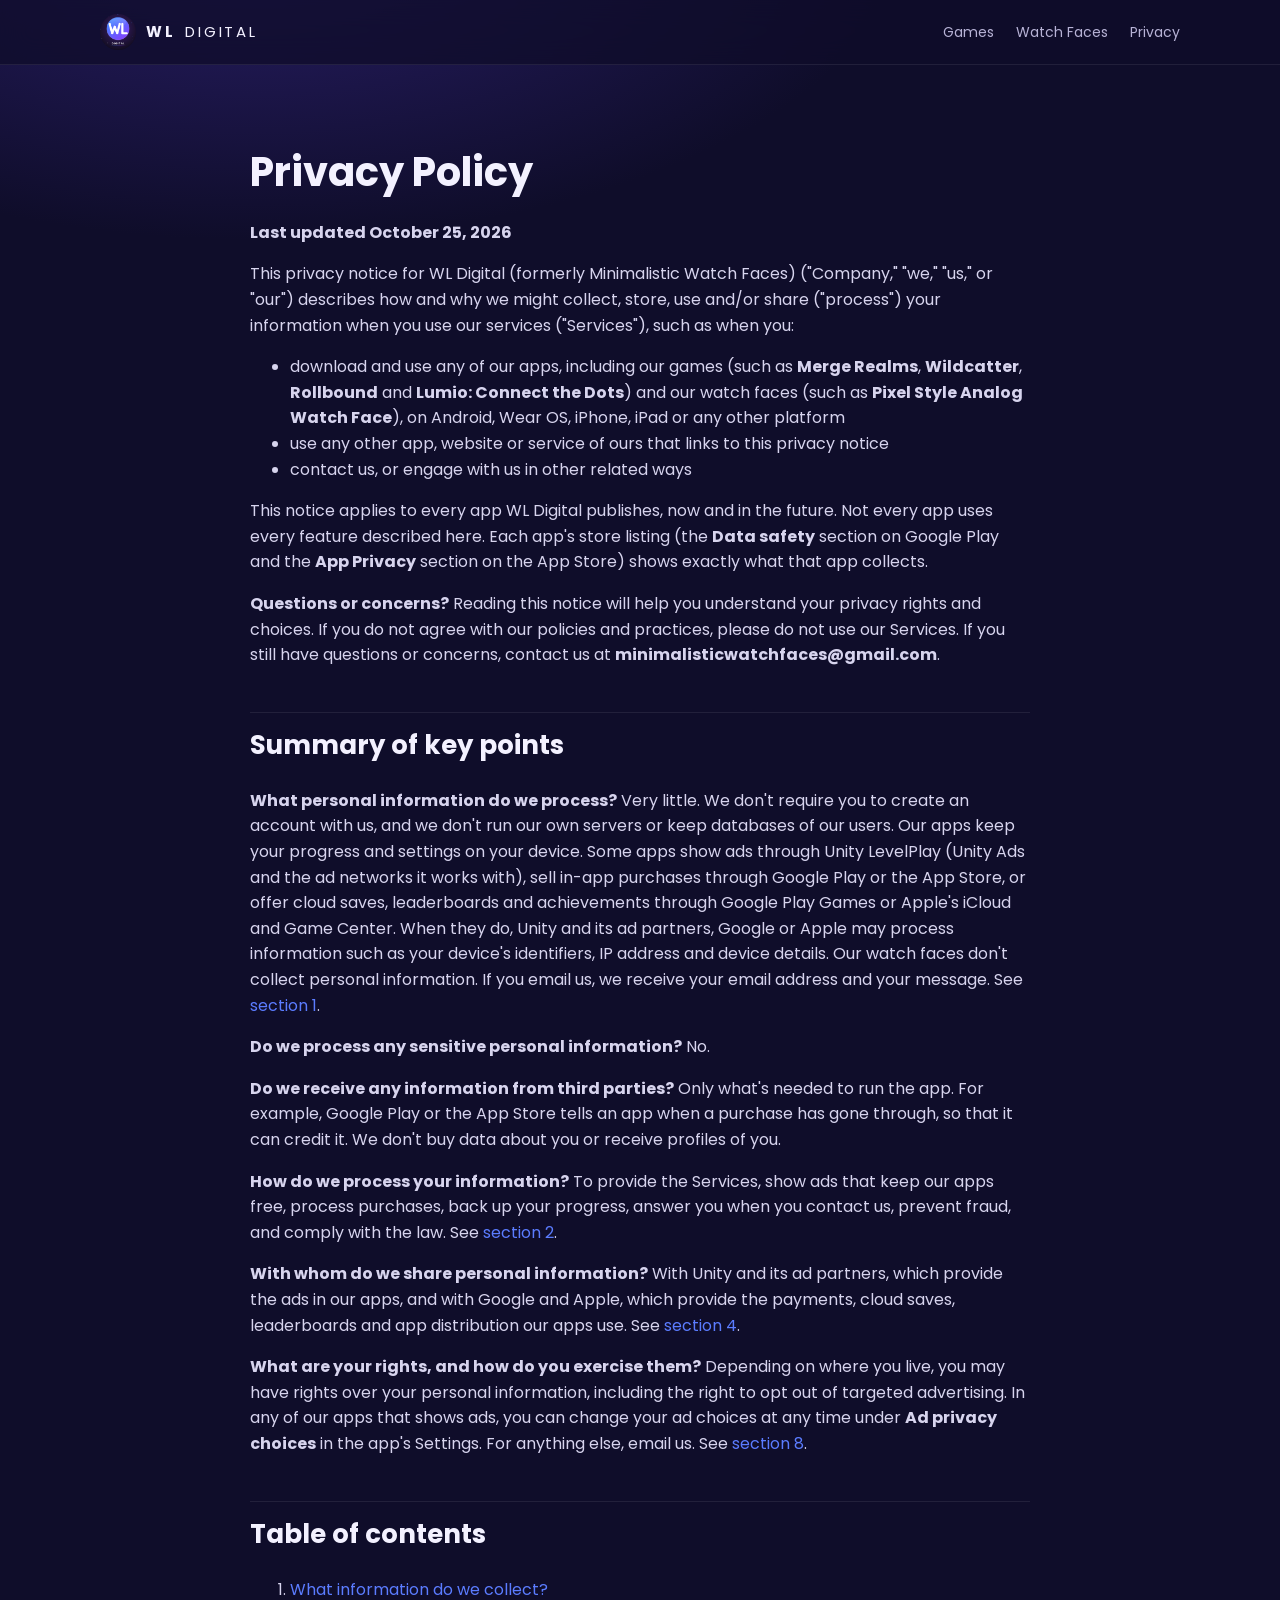
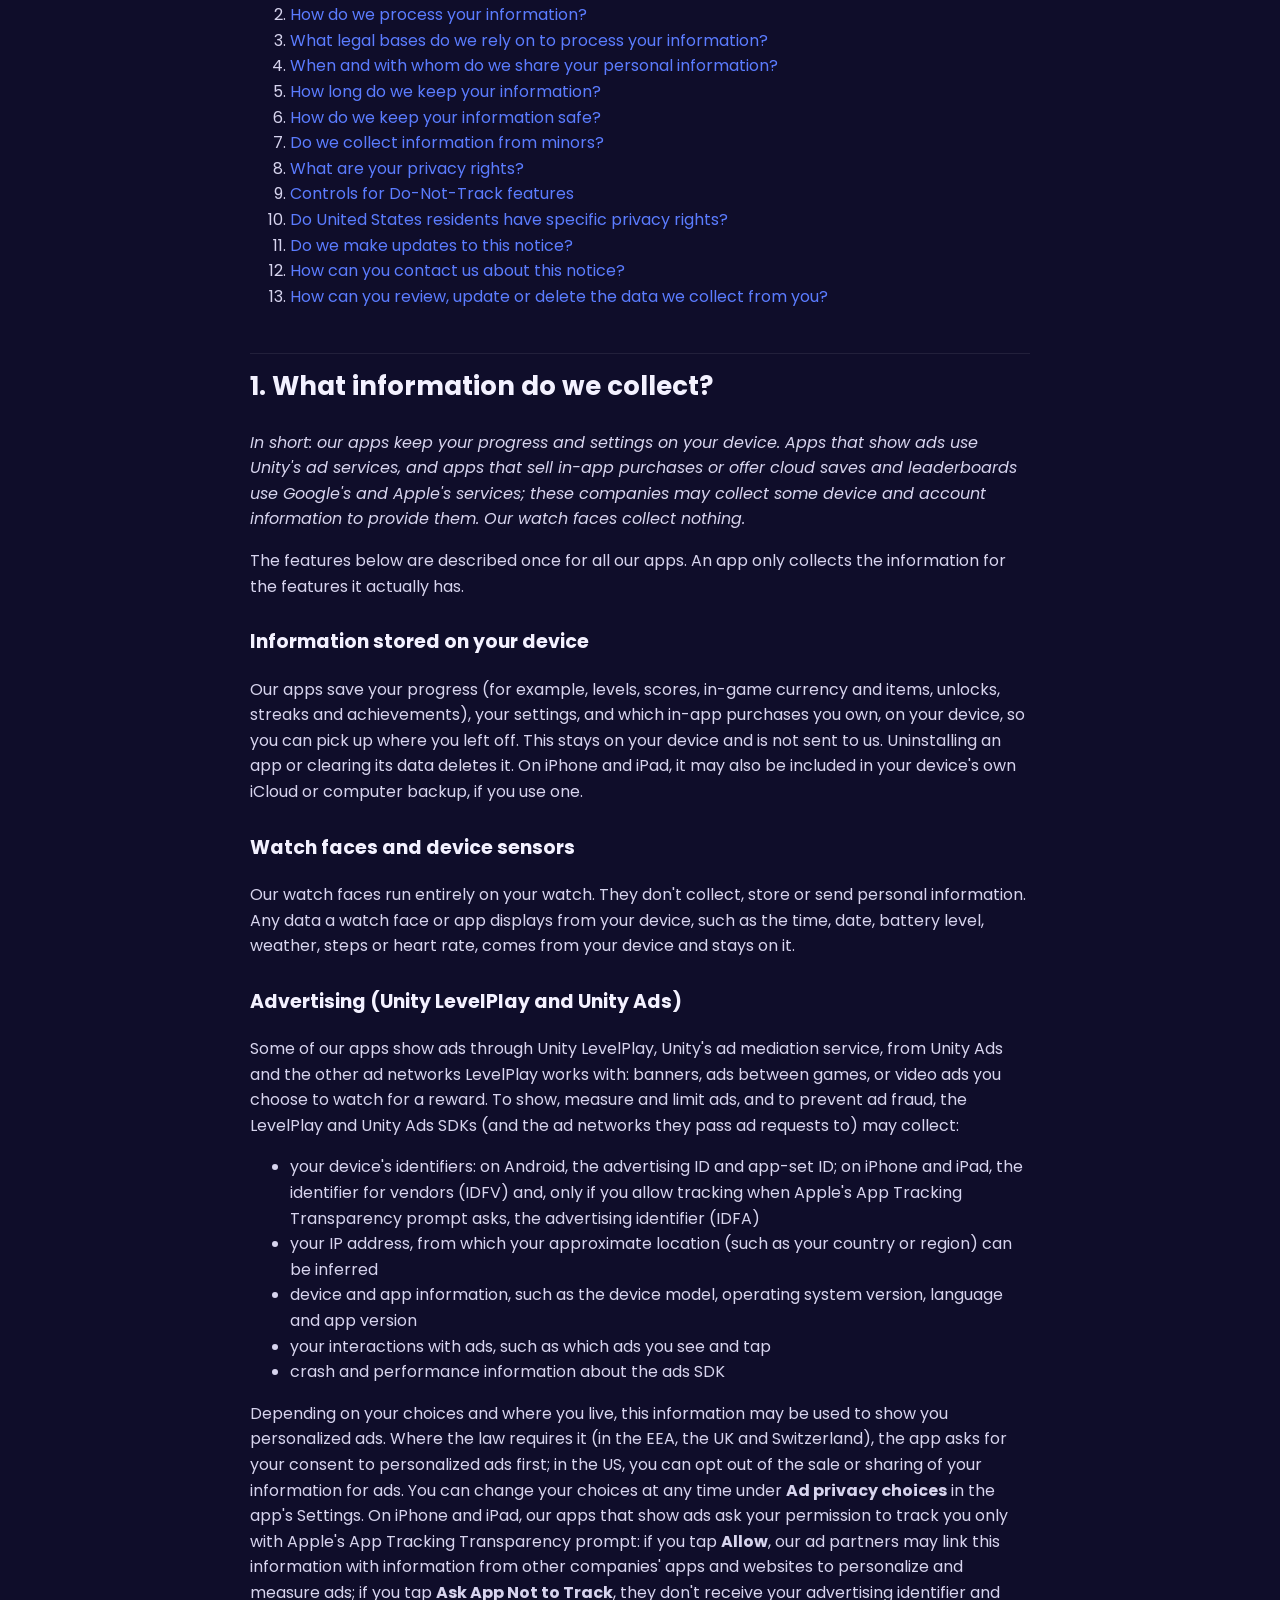
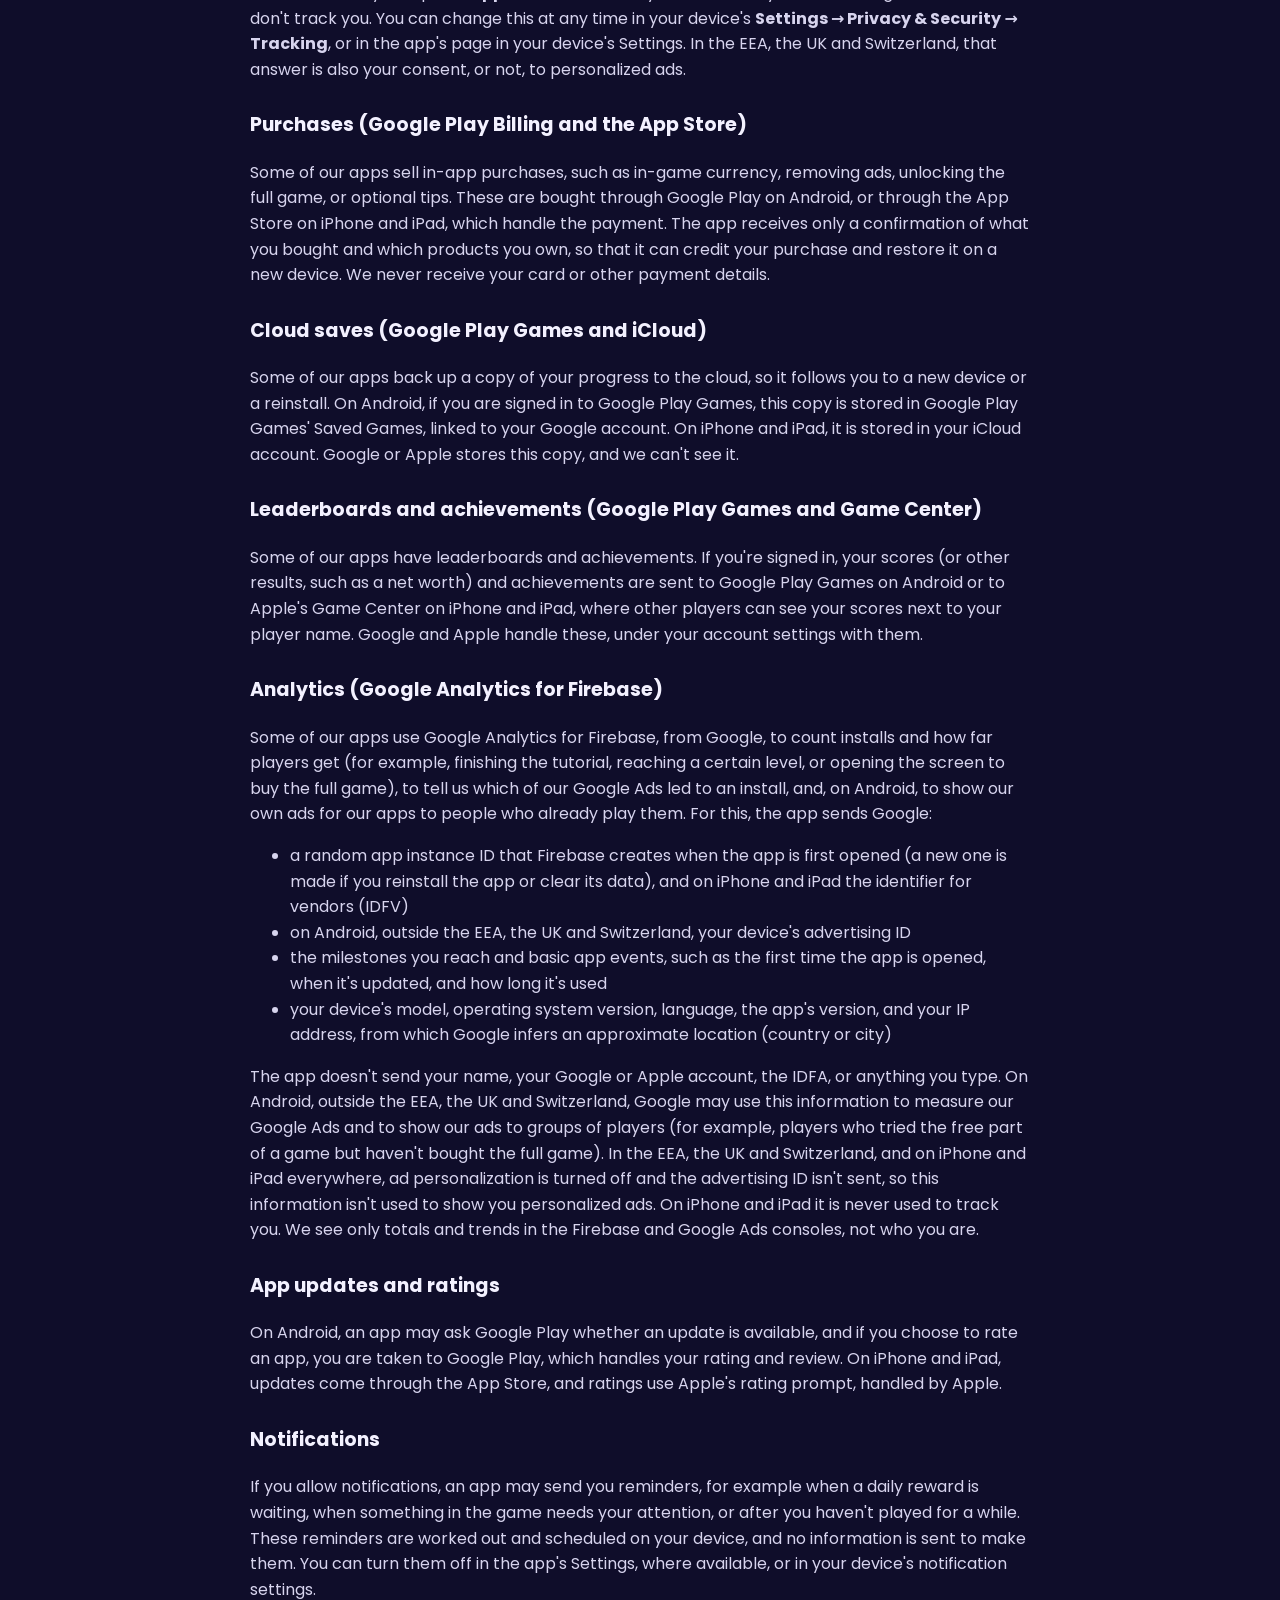
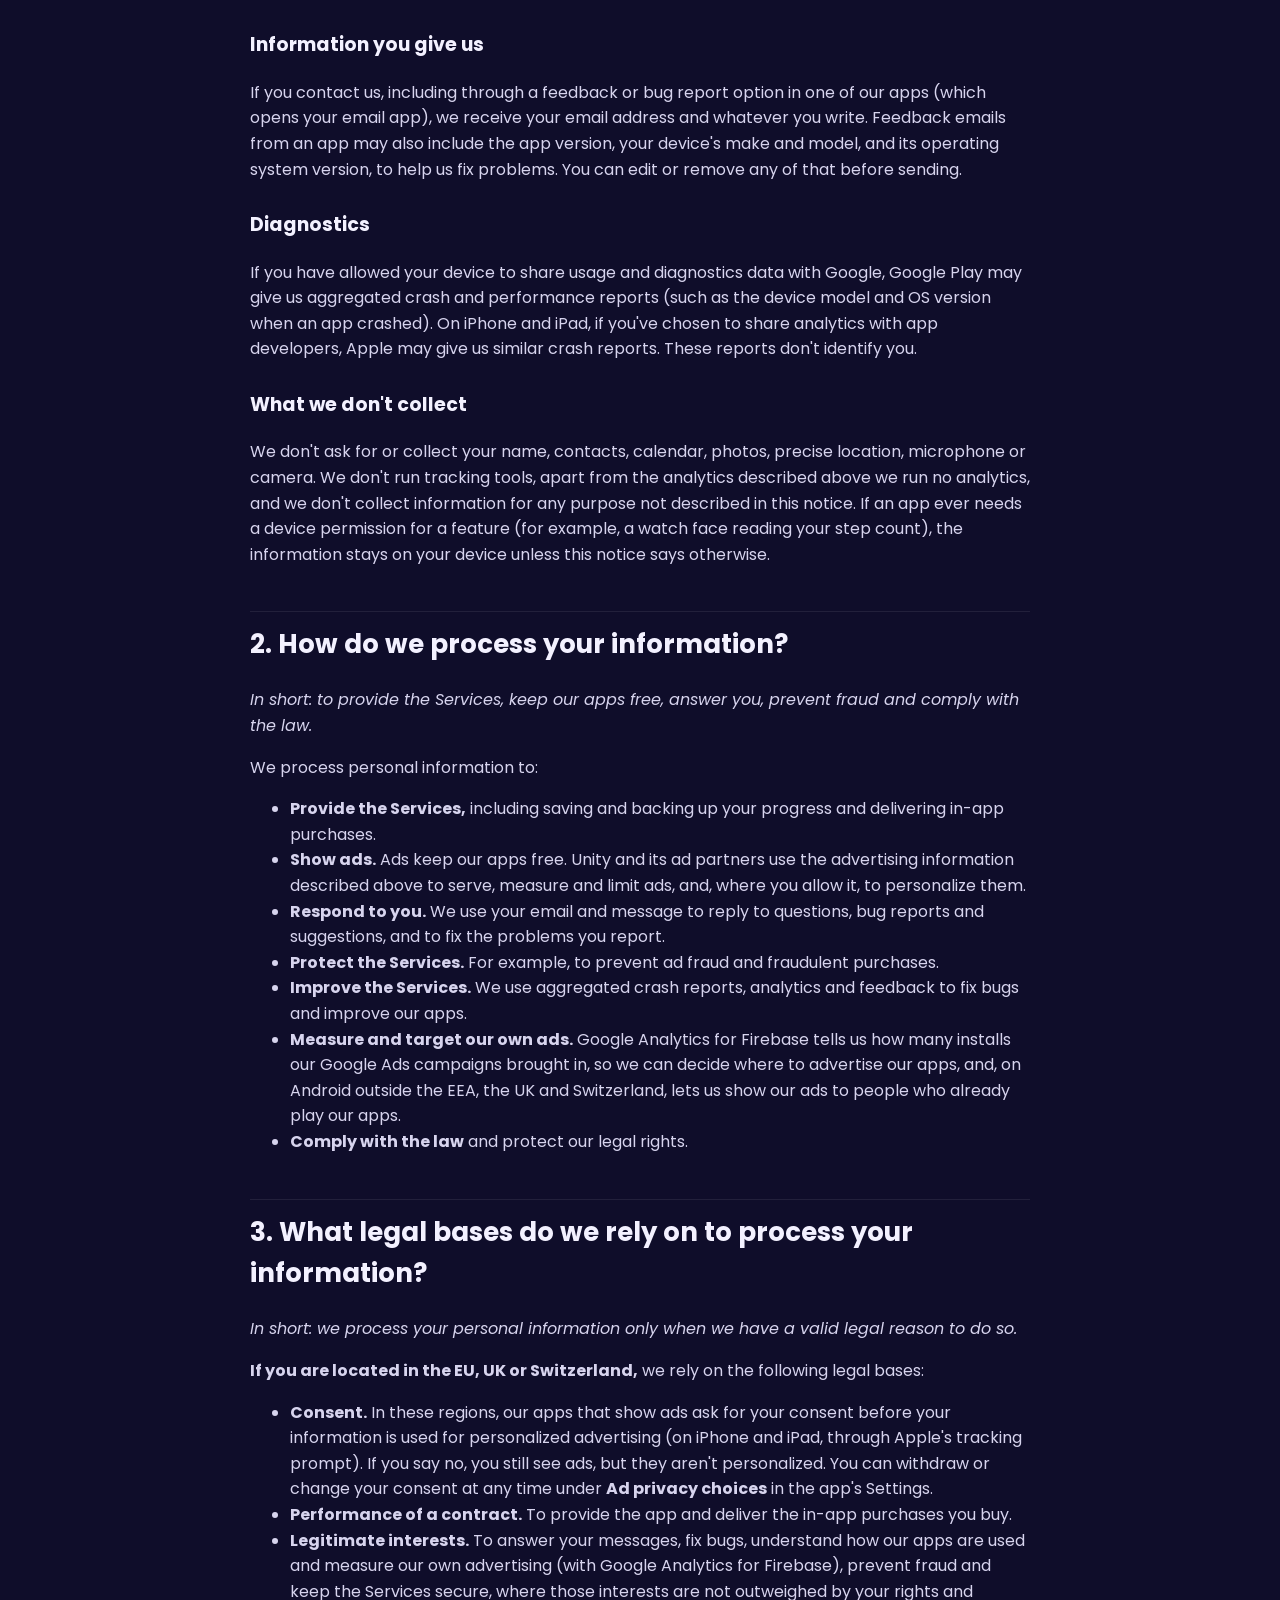
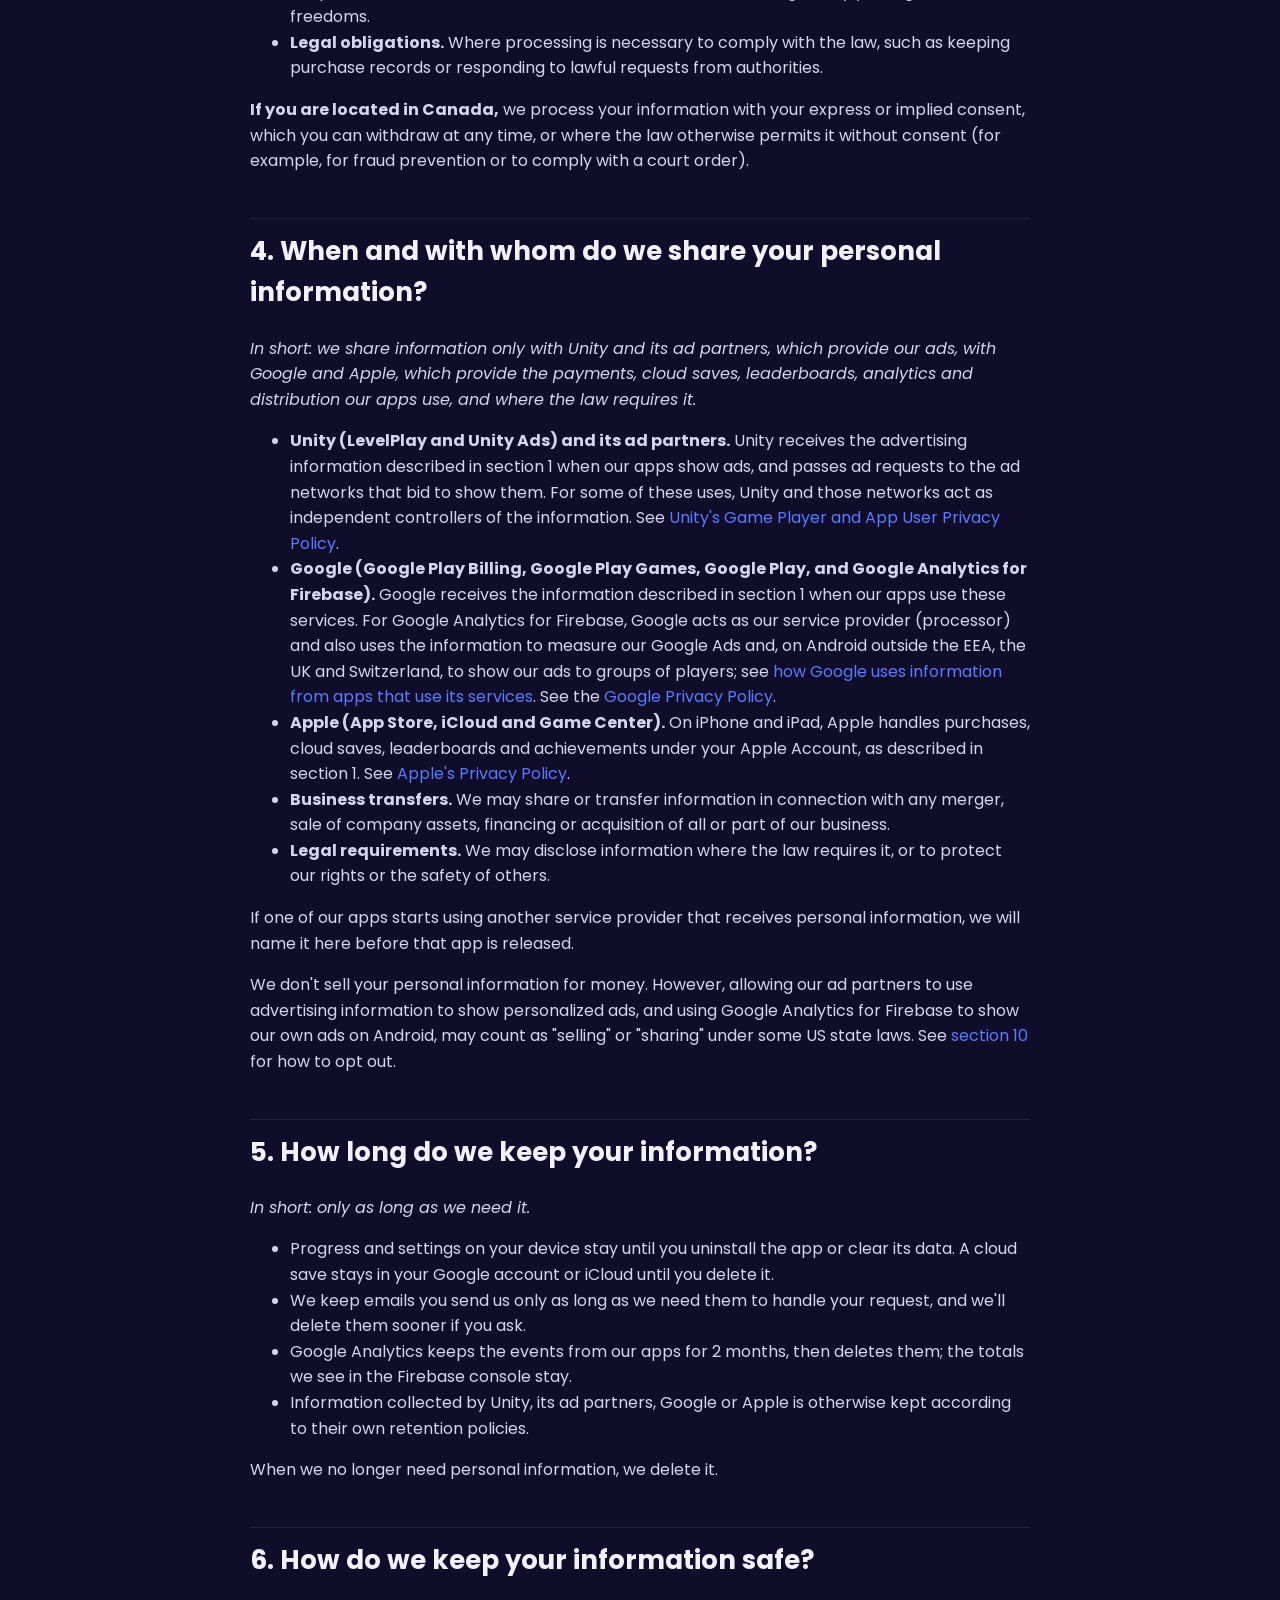
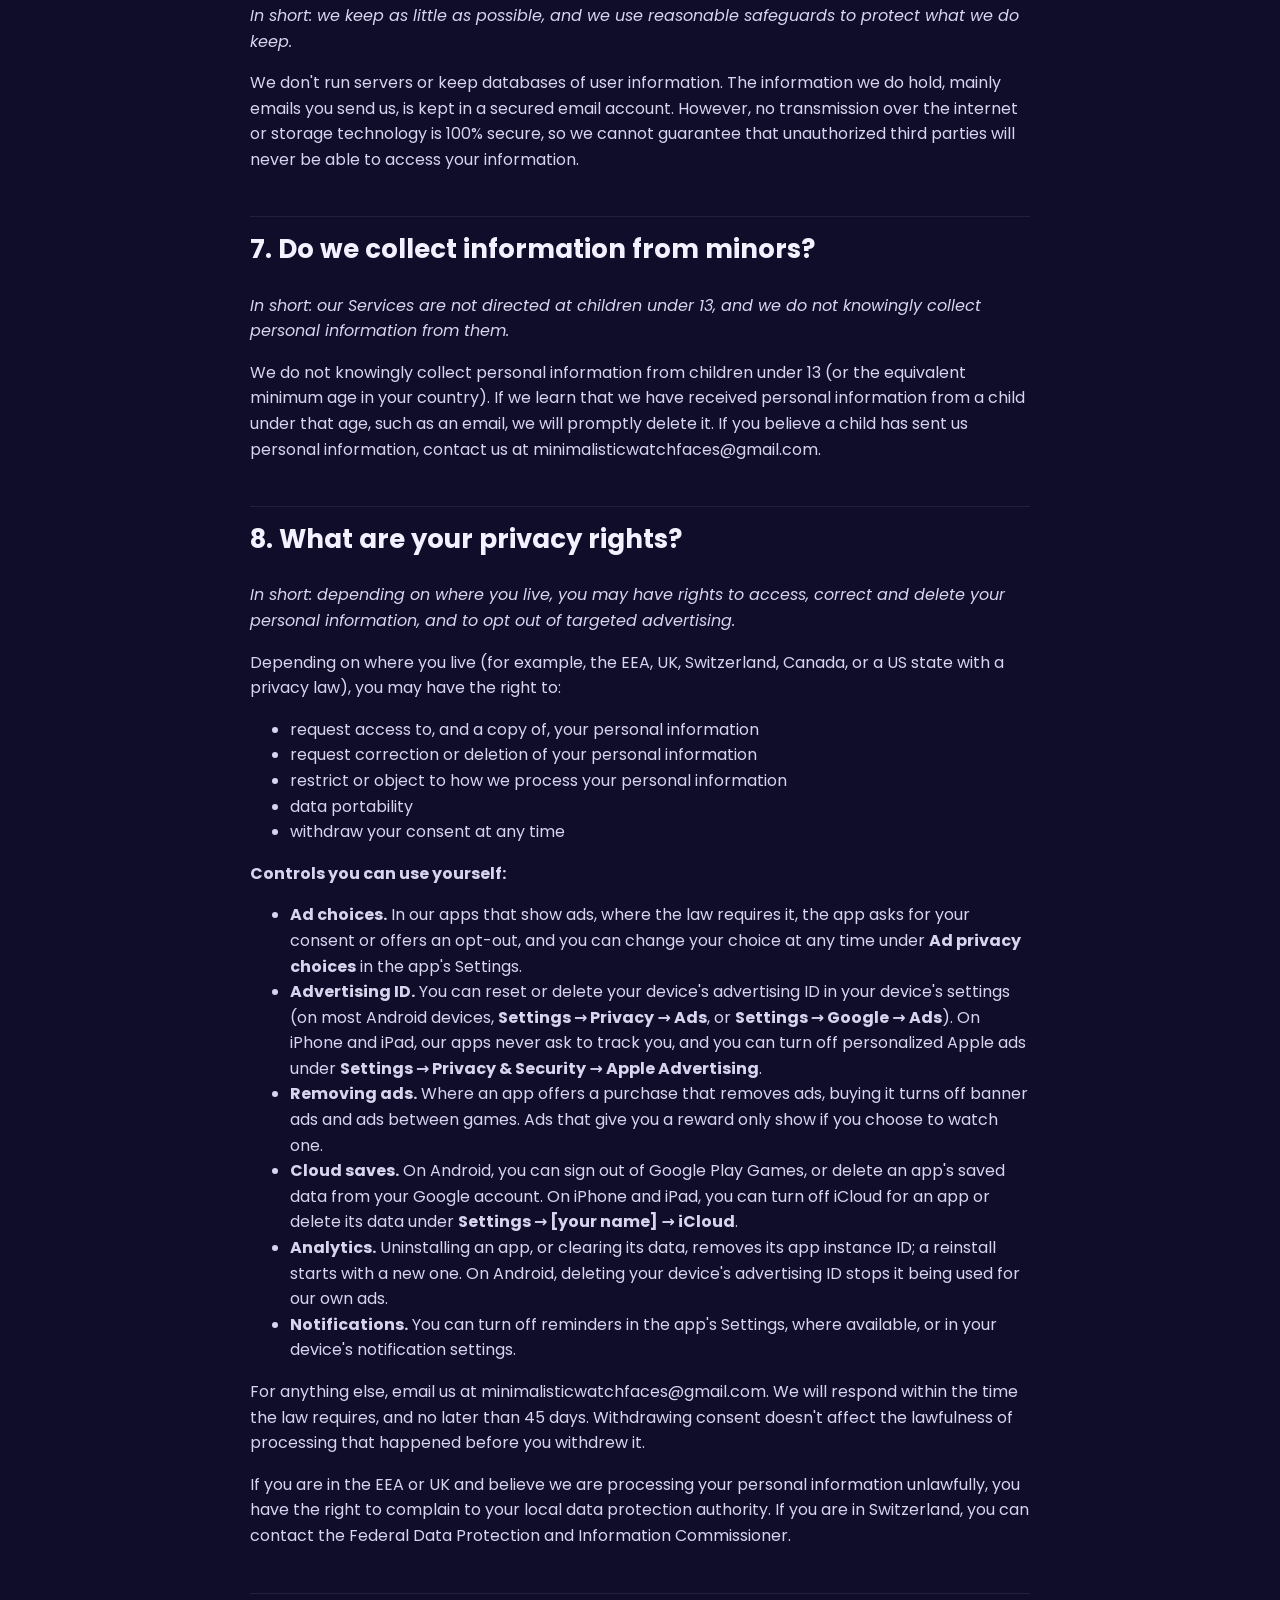
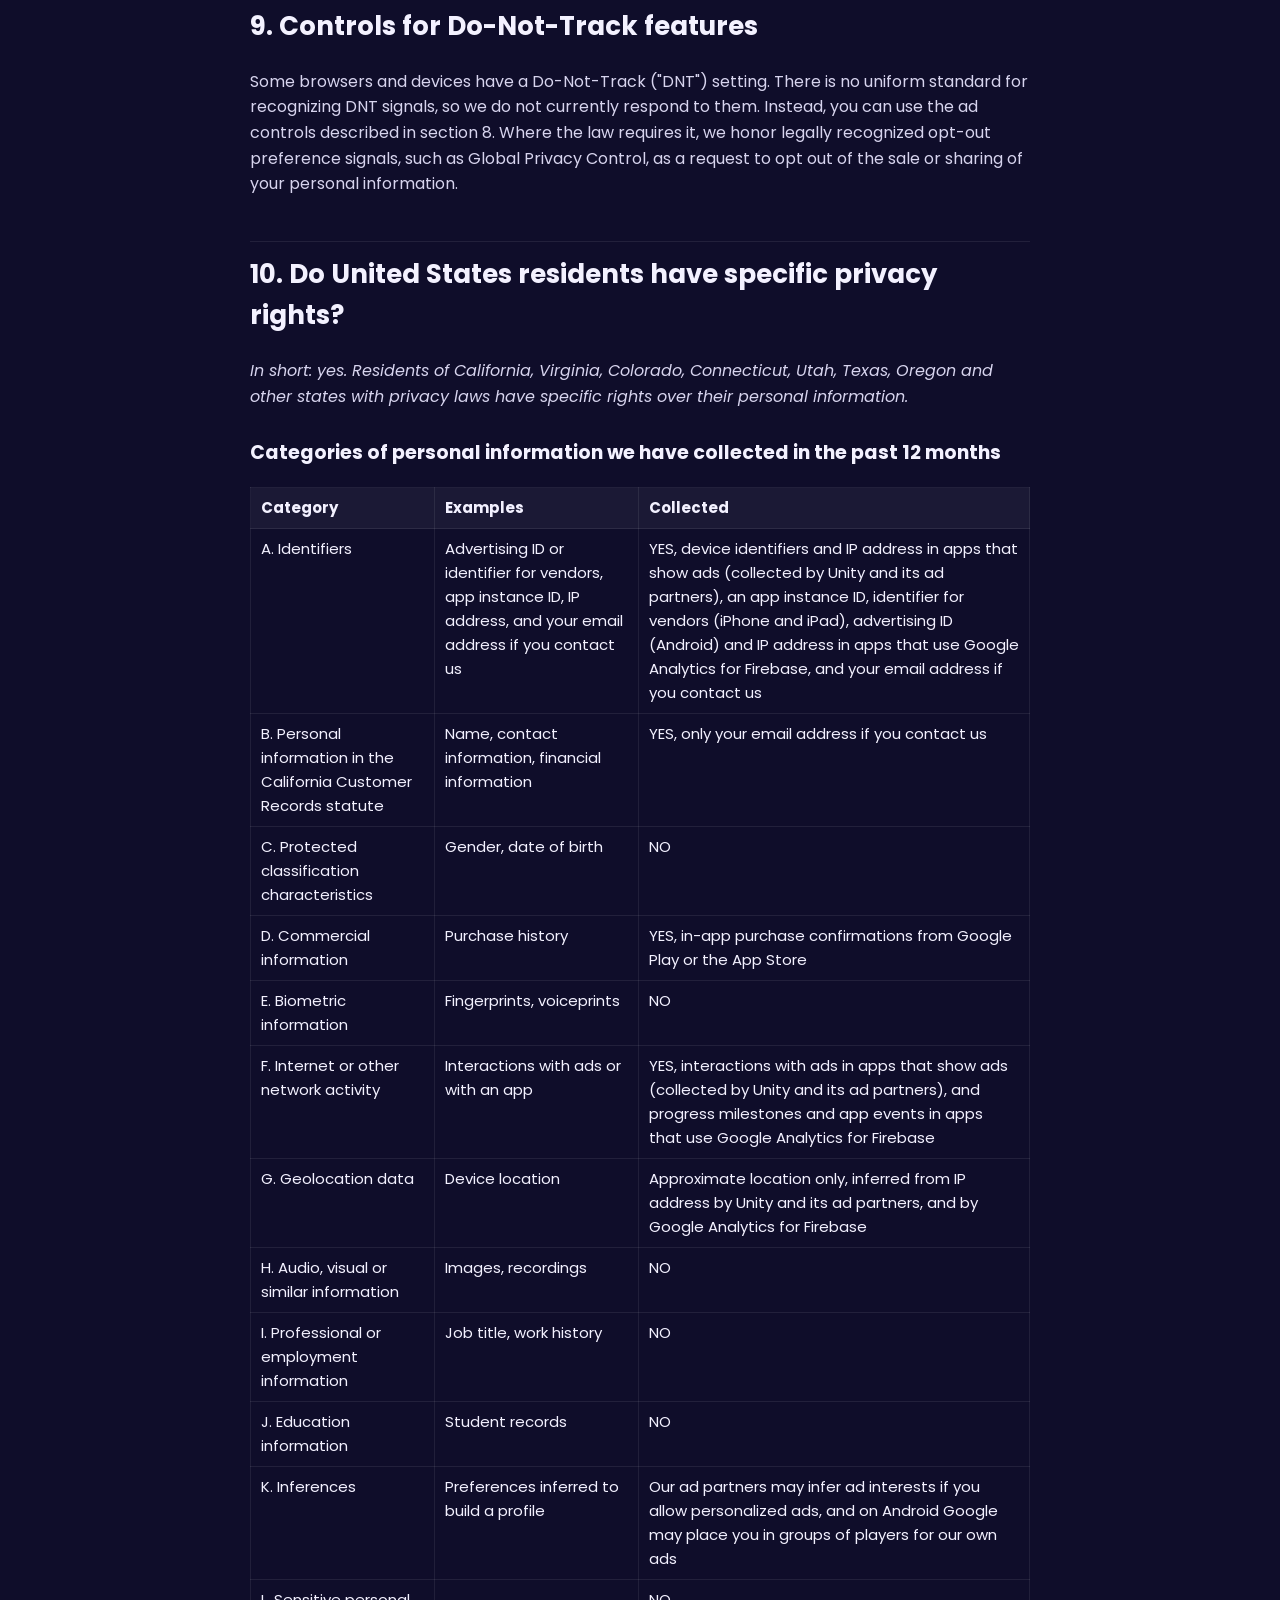
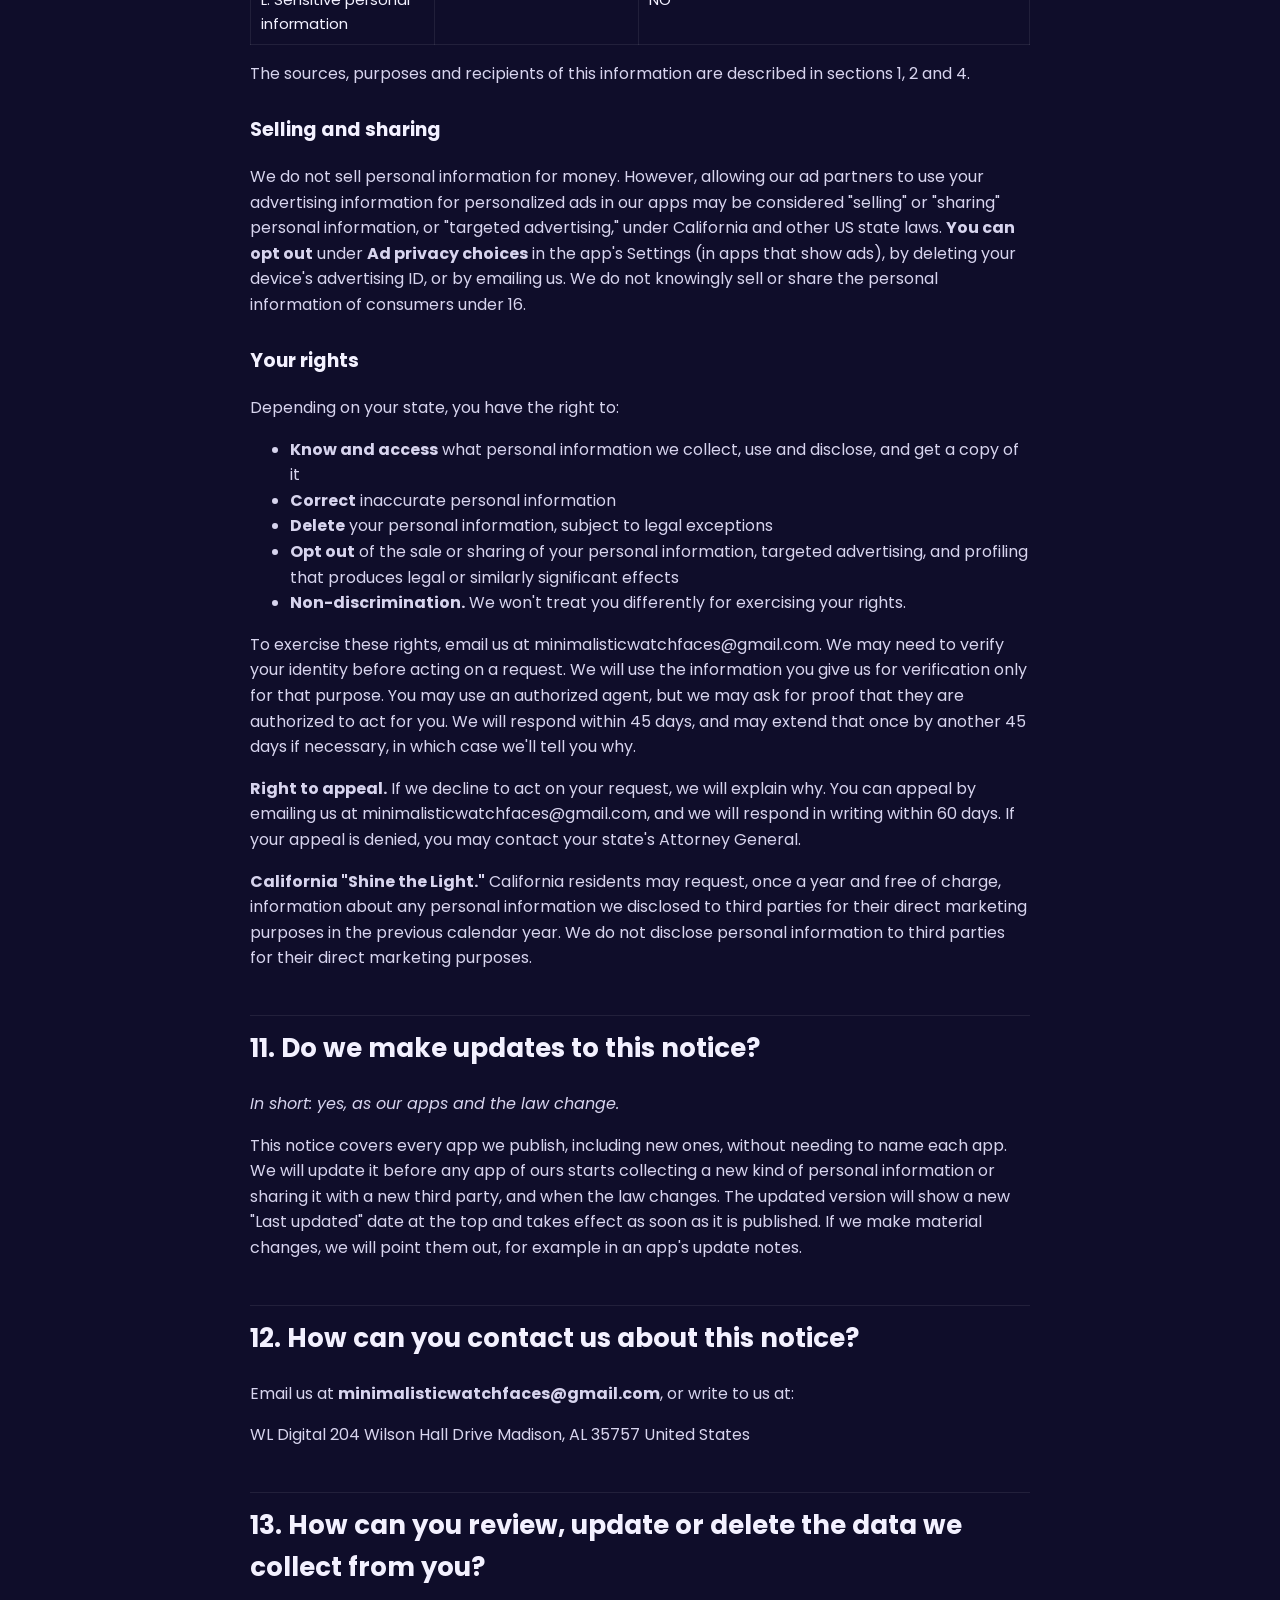
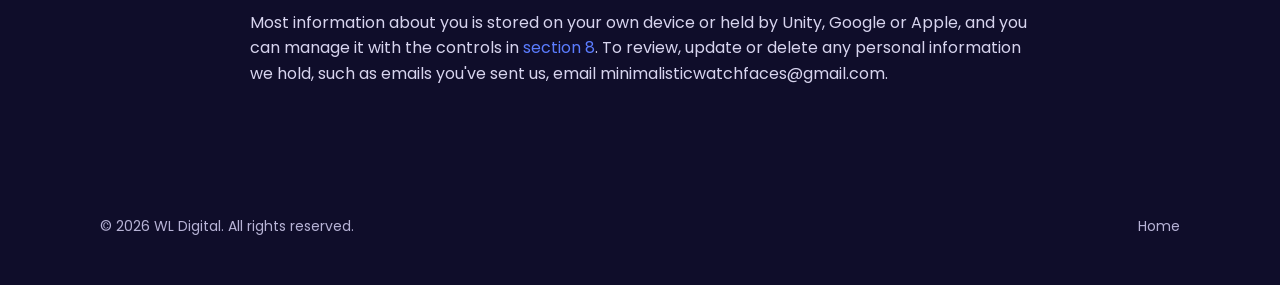
==== commit c210b9fc: "Use the watch faces email and link to the Play developer page Co-Authored-By: Claude Fable 5.1 <nore" ====
--- a/privacy.html
+++ b/privacy.html
@@ -28,7 +28,7 @@
 <p>This privacy notice for WL Digital (formerly Minimalistic Watch Faces) ("Company," "we," "us," or "our") describes how and why we might collect, store, use and/or share ("process") your information when you use our services ("Services"), such as when you:</p>
 <ul><li>download and use any of our apps, including our games (such as <strong>Merge Realms</strong>, <strong>Wildcatter</strong>, <strong>Rollbound</strong> and <strong>Lumio: Connect the Dots</strong>) and our watch faces (such as <strong>Pixel Style Analog Watch Face</strong>), on Android, Wear OS, iPhone, iPad or any other platform</li><li>use any other app, website or service of ours that links to this privacy notice</li><li>contact us, or engage with us in other related ways</li></ul>
 <p>This notice applies to every app WL Digital publishes, now and in the future. Not every app uses every feature described here. Each app's store listing (the <strong>Data safety</strong> section on Google Play and the <strong>App Privacy</strong> section on the App Store) shows exactly what that app collects.</p>
-<p><strong>Questions or concerns?</strong> Reading this notice will help you understand your privacy rights and choices. If you do not agree with our policies and practices, please do not use our Services. If you still have questions or concerns, contact us at <strong>services.wlsolutions@gmail.com</strong>.</p>
+<p><strong>Questions or concerns?</strong> Reading this notice will help you understand your privacy rights and choices. If you do not agree with our policies and practices, please do not use our Services. If you still have questions or concerns, contact us at <strong>minimalisticwatchfaces@gmail.com</strong>.</p>
 <h2 id="summary-of-key-points">Summary of key points</h2>
 <p><strong>What personal information do we process?</strong> Very little. We don't require you to create an account with us, and we don't run our own servers or keep databases of our users. Our apps keep your progress and settings on your device. Some apps show ads through Unity LevelPlay (Unity Ads and the ad networks it works with), sell in-app purchases through Google Play or the App Store, or offer cloud saves, leaderboards and achievements through Google Play Games or Apple's iCloud and Game Center. When they do, Unity and its ad partners, Google or Apple may process information such as your device's identifiers, IP address and device details. Our watch faces don't collect personal information. If you email us, we receive your email address and your message. See <a href="#1-what-information-do-we-collect">section 1</a>.</p>
 <p><strong>Do we process any sensitive personal information?</strong> No.</p>
@@ -92,14 +92,14 @@
 <p>We don't run servers or keep databases of user information. The information we do hold, mainly emails you send us, is kept in a secured email account. However, no transmission over the internet or storage technology is 100% secure, so we cannot guarantee that unauthorized third parties will never be able to access your information.</p>
 <h2 id="7-do-we-collect-information-from-minors">7. Do we collect information from minors?</h2>
 <p><em>In short: our Services are not directed at children under 13, and we do not knowingly collect personal information from them.</em></p>
-<p>We do not knowingly collect personal information from children under 13 (or the equivalent minimum age in your country). If we learn that we have received personal information from a child under that age, such as an email, we will promptly delete it. If you believe a child has sent us personal information, contact us at services.wlsolutions@gmail.com.</p>
+<p>We do not knowingly collect personal information from children under 13 (or the equivalent minimum age in your country). If we learn that we have received personal information from a child under that age, such as an email, we will promptly delete it. If you believe a child has sent us personal information, contact us at minimalisticwatchfaces@gmail.com.</p>
 <h2 id="8-what-are-your-privacy-rights">8. What are your privacy rights?</h2>
 <p><em>In short: depending on where you live, you may have rights to access, correct and delete your personal information, and to opt out of targeted advertising.</em></p>
 <p>Depending on where you live (for example, the EEA, UK, Switzerland, Canada, or a US state with a privacy law), you may have the right to:</p>
 <ul><li>request access to, and a copy of, your personal information</li><li>request correction or deletion of your personal information</li><li>restrict or object to how we process your personal information</li><li>data portability</li><li>withdraw your consent at any time</li></ul>
 <p><strong>Controls you can use yourself:</strong></p>
 <ul><li><strong>Ad choices.</strong> In our apps that show ads, where the law requires it, the app asks for your consent or offers an opt-out, and you can change your choice at any time under <strong>Ad privacy choices</strong> in the app's Settings.</li><li><strong>Advertising ID.</strong> You can reset or delete your device's advertising ID in your device's settings (on most Android devices, <strong>Settings → Privacy → Ads</strong>, or <strong>Settings → Google → Ads</strong>). On iPhone and iPad, our apps never ask to track you, and you can turn off personalized Apple ads under <strong>Settings → Privacy &amp; Security → Apple Advertising</strong>.</li><li><strong>Removing ads.</strong> Where an app offers a purchase that removes ads, buying it turns off banner ads and ads between games. Ads that give you a reward only show if you choose to watch one.</li><li><strong>Cloud saves.</strong> On Android, you can sign out of Google Play Games, or delete an app's saved data from your Google account. On iPhone and iPad, you can turn off iCloud for an app or delete its data under <strong>Settings → [your name] → iCloud</strong>.</li><li><strong>Analytics.</strong> Uninstalling an app, or clearing its data, removes its app instance ID; a reinstall starts with a new one. On Android, deleting your device's advertising ID stops it being used for our own ads.</li><li><strong>Notifications.</strong> You can turn off reminders in the app's Settings, where available, or in your device's notification settings.</li></ul>
-<p>For anything else, email us at services.wlsolutions@gmail.com. We will respond within the time the law requires, and no later than 45 days. Withdrawing consent doesn't affect the lawfulness of processing that happened before you withdrew it.</p>
+<p>For anything else, email us at minimalisticwatchfaces@gmail.com. We will respond within the time the law requires, and no later than 45 days. Withdrawing consent doesn't affect the lawfulness of processing that happened before you withdrew it.</p>
 <p>If you are in the EEA or UK and believe we are processing your personal information unlawfully, you have the right to complain to your local data protection authority. If you are in Switzerland, you can contact the Federal Data Protection and Information Commissioner.</p>
 <h2 id="9-controls-for-do-not-track-features">9. Controls for Do-Not-Track features</h2>
 <p>Some browsers and devices have a Do-Not-Track ("DNT") setting. There is no uniform standard for recognizing DNT signals, so we do not currently respond to them. Instead, you can use the ad controls described in section 8. Where the law requires it, we honor legally recognized opt-out preference signals, such as Global Privacy Control, as a request to opt out of the sale or sharing of your personal information.</p>
@@ -113,17 +113,17 @@
 <h3 id="your-rights">Your rights</h3>
 <p>Depending on your state, you have the right to:</p>
 <ul><li><strong>Know and access</strong> what personal information we collect, use and disclose, and get a copy of it</li><li><strong>Correct</strong> inaccurate personal information</li><li><strong>Delete</strong> your personal information, subject to legal exceptions</li><li><strong>Opt out</strong> of the sale or sharing of your personal information, targeted advertising, and profiling that produces legal or similarly significant effects</li><li><strong>Non-discrimination.</strong> We won't treat you differently for exercising your rights.</li></ul>
-<p>To exercise these rights, email us at services.wlsolutions@gmail.com. We may need to verify your identity before acting on a request. We will use the information you give us for verification only for that purpose. You may use an authorized agent, but we may ask for proof that they are authorized to act for you. We will respond within 45 days, and may extend that once by another 45 days if necessary, in which case we'll tell you why.</p>
-<p><strong>Right to appeal.</strong> If we decline to act on your request, we will explain why. You can appeal by emailing us at services.wlsolutions@gmail.com, and we will respond in writing within 60 days. If your appeal is denied, you may contact your state's Attorney General.</p>
+<p>To exercise these rights, email us at minimalisticwatchfaces@gmail.com. We may need to verify your identity before acting on a request. We will use the information you give us for verification only for that purpose. You may use an authorized agent, but we may ask for proof that they are authorized to act for you. We will respond within 45 days, and may extend that once by another 45 days if necessary, in which case we'll tell you why.</p>
+<p><strong>Right to appeal.</strong> If we decline to act on your request, we will explain why. You can appeal by emailing us at minimalisticwatchfaces@gmail.com, and we will respond in writing within 60 days. If your appeal is denied, you may contact your state's Attorney General.</p>
 <p><strong>California "Shine the Light."</strong> California residents may request, once a year and free of charge, information about any personal information we disclosed to third parties for their direct marketing purposes in the previous calendar year. We do not disclose personal information to third parties for their direct marketing purposes.</p>
 <h2 id="11-do-we-make-updates-to-this-notice">11. Do we make updates to this notice?</h2>
 <p><em>In short: yes, as our apps and the law change.</em></p>
 <p>This notice covers every app we publish, including new ones, without needing to name each app. We will update it before any app of ours starts collecting a new kind of personal information or sharing it with a new third party, and when the law changes. The updated version will show a new "Last updated" date at the top and takes effect as soon as it is published. If we make material changes, we will point them out, for example in an app's update notes.</p>
 <h2 id="12-how-can-you-contact-us-about-this-notice">12. How can you contact us about this notice?</h2>
-<p>Email us at <strong>services.wlsolutions@gmail.com</strong>, or write to us at:</p>
+<p>Email us at <strong>minimalisticwatchfaces@gmail.com</strong>, or write to us at:</p>
 <p>WL Digital 204 Wilson Hall Drive Madison, AL 35757 United States</p>
 <h2 id="13-how-can-you-review-update-or-delete-the-data-we-collect-from-you">13. How can you review, update or delete the data we collect from you?</h2>
-<p>Most information about you is stored on your own device or held by Unity, Google or Apple, and you can manage it with the controls in <a href="#8-what-are-your-privacy-rights">section 8</a>. To review, update or delete any personal information we hold, such as emails you've sent us, email services.wlsolutions@gmail.com.</p>
+<p>Most information about you is stored on your own device or held by Unity, Google or Apple, and you can manage it with the controls in <a href="#8-what-are-your-privacy-rights">section 8</a>. To review, update or delete any personal information we hold, such as emails you've sent us, email minimalisticwatchfaces@gmail.com.</p>
 </main>
 <footer>
   <div class="wrap">
--- a/style.css
+++ b/style.css
@@ -44,7 +44,8 @@
 @media (max-width: 560px) { .nav { gap: 14px; } .nav .hide-sm { display: none; } }
 
 /* Hero */
-.hero { padding: 88px 0 56px; position: relative; overflow: hidden; }
+.hero { padding: 88px 0 56px; position: relative; }
+body { overflow-x: hidden; }
 .hero .wrap { display: grid; grid-template-columns: 1.1fr 0.9fr; gap: 40px; align-items: center; }
 .hero h1 { font-size: clamp(38px, 6vw, 64px); line-height: 1.05; margin: 0 0 18px; font-weight: 800; }
 .hero h1 em { font-style: normal; background: linear-gradient(90deg, var(--accent), var(--accent-2)); -webkit-background-clip: text; background-clip: text; color: transparent; }
@@ -64,13 +65,13 @@
 .btn.soon { background: rgba(255,255,255,0.06); color: var(--muted); border: 1px dashed rgba(255,255,255,0.18); box-shadow: none; cursor: default; }
 .btn.soon:hover { transform: none; }
 .hero-art { position: relative; display: grid; place-items: center; }
-.hero-art .phone { width: min(280px, 70%); border-radius: 28px; box-shadow: 0 30px 60px rgba(0,0,0,0.5); transform: rotate(-4deg); border: 6px solid #0b0a1f; }
+.hero-art .phone { width: min(280px, 70%); height: auto; border-radius: 28px; box-shadow: 0 30px 60px rgba(0,0,0,0.5); transform: rotate(-4deg); border: 6px solid #0b0a1f; }
 .hero-art .watch {
   position: absolute; right: 0; bottom: -10px; width: 190px; height: 190px; border-radius: 50%;
   border: 8px solid #141230; box-shadow: 0 20px 50px rgba(0,0,0,0.6), 0 0 0 2px #2f2b63;
   overflow: hidden;
 }
-.hero-art .watch img { width: 100%; height: 100%; object-fit: cover; }
+.hero-art .watch img { width: 100%; height: 100%; object-fit: cover; aspect-ratio: 1; }
 .star { position: absolute; color: #fff; opacity: .5; font-size: 14px; pointer-events: none; }
 @media (max-width: 820px) {
   .hero { padding: 56px 0 40px; }
@@ -91,15 +92,11 @@
 .game {
   background: var(--card); border: 1px solid var(--card-border); border-radius: var(--radius);
   overflow: hidden; margin-bottom: 28px;
-  display: grid; grid-template-columns: 1fr 1fr; grid-template-areas: "media body" "shots shots";
-}
-.game.flip { grid-template-areas: "body media" "shots shots"; }
+  display: grid; grid-template-columns: 1fr; grid-template-areas: "media" "body" "update" "shots";
+}
 .game-media { grid-area: media; position: relative; background: #0b0a1f; }
 .game-body { grid-area: body; }
-.game-media { display: grid; place-items: center; }
-.game-media .bg { position: absolute; inset: -20px; width: calc(100% + 40px); height: calc(100% + 40px); object-fit: cover; filter: blur(28px) saturate(1.3); opacity: .55; }
-.game-media .feature { position: relative; }
-.game-media .feature { width: 100%; height: 100%; object-fit: contain; }
+.game-media .feature { width: 100%; height: auto; aspect-ratio: 1024 / 500; object-fit: cover; }
 .game-body { padding: 30px 32px; display: flex; flex-direction: column; gap: 14px; }
 .game-title { display: flex; align-items: center; gap: 14px; }
 .game-title img { width: 64px; height: 64px; border-radius: 16px; box-shadow: 0 6px 16px rgba(0,0,0,.4); }
@@ -115,7 +112,6 @@
 .shots { grid-area: shots; display: grid; grid-template-columns: repeat(3, 1fr); gap: 10px; padding: 0 32px 28px; }
 .shots img { border-radius: 14px; border: 1px solid var(--card-border); aspect-ratio: 9 / 16; object-fit: cover; }
 @media (max-width: 760px) {
-  .game, .game.flip { grid-template-columns: 1fr; grid-template-areas: "media" "body" "shots"; }
   .game-body { padding: 22px 20px; }
   .shots { padding: 0 20px 20px; gap: 8px; }
 }
@@ -215,3 +211,12 @@
 .stat { background: rgba(255,255,255,.04); border: 1px solid var(--card-border); border-radius: 16px; padding: 18px; text-align: center; }
 .stat span { display: block; color: var(--muted); font-size: 13px; margin-top: 4px; }
 @media (max-width: 560px) { .stats { grid-template-columns: 1fr 1fr 1fr; gap: 8px; } .count { font-size: 28px; } }
+
+/* Update strip */
+.update { grid-area: update; margin: 0 32px 24px; border-radius: 16px; overflow: hidden; border: 1px solid rgba(255,201,60,.35); background: linear-gradient(135deg, rgba(91,124,255,.12), rgba(255,201,60,.08)); display: grid; grid-template-columns: 1.1fr 1fr; }
+.update img { width: 100%; height: 100%; object-fit: cover; aspect-ratio: 16 / 9; }
+.update-body { padding: 22px 26px; display: flex; flex-direction: column; justify-content: center; gap: 8px; }
+.update-body .eyebrow { color: var(--gold); }
+.update-body h4 { margin: 0; font-size: 22px; font-weight: 800; line-height: 1.2; }
+.update-body p { margin: 0; color: var(--muted); font-size: 15px; }
+@media (max-width: 760px) { .update { margin: 0 20px 20px; grid-template-columns: 1fr; } .update img { aspect-ratio: 9 / 16; max-height: 420px; } .update-body { padding: 18px; } }
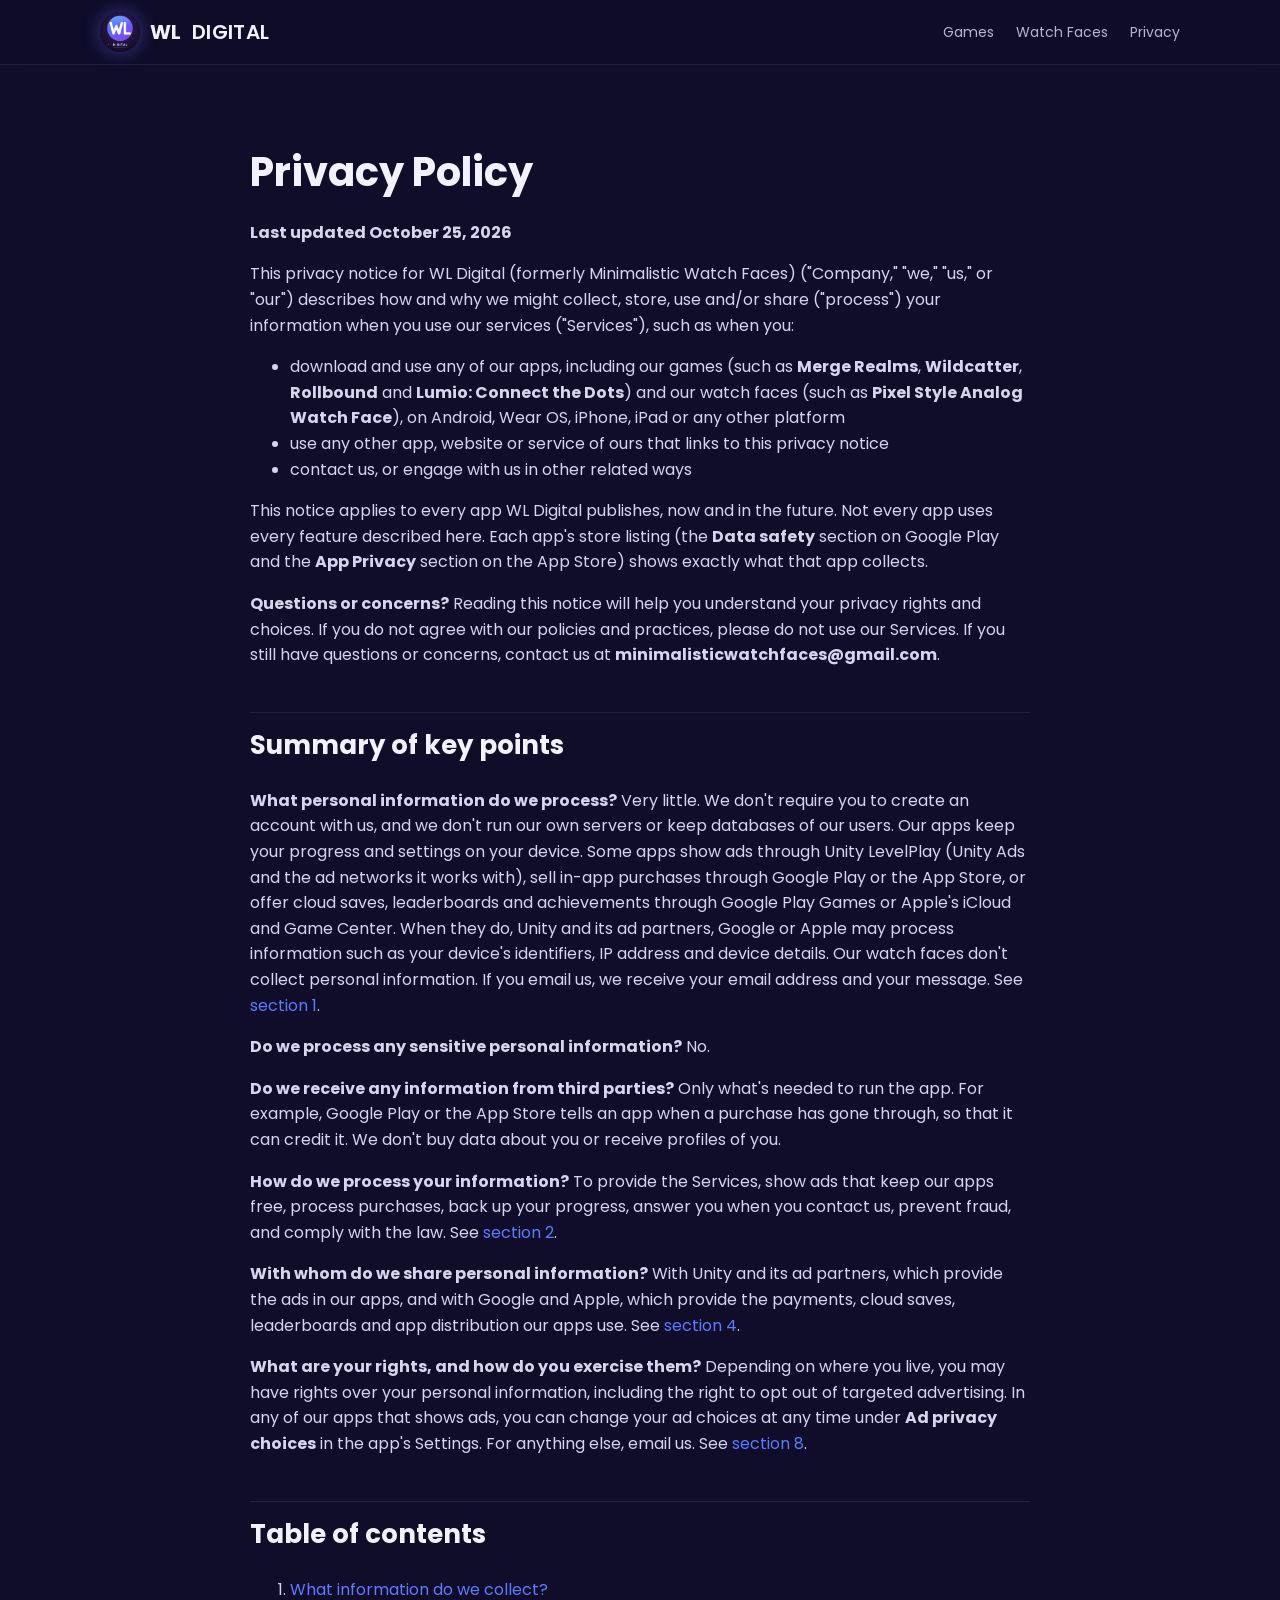
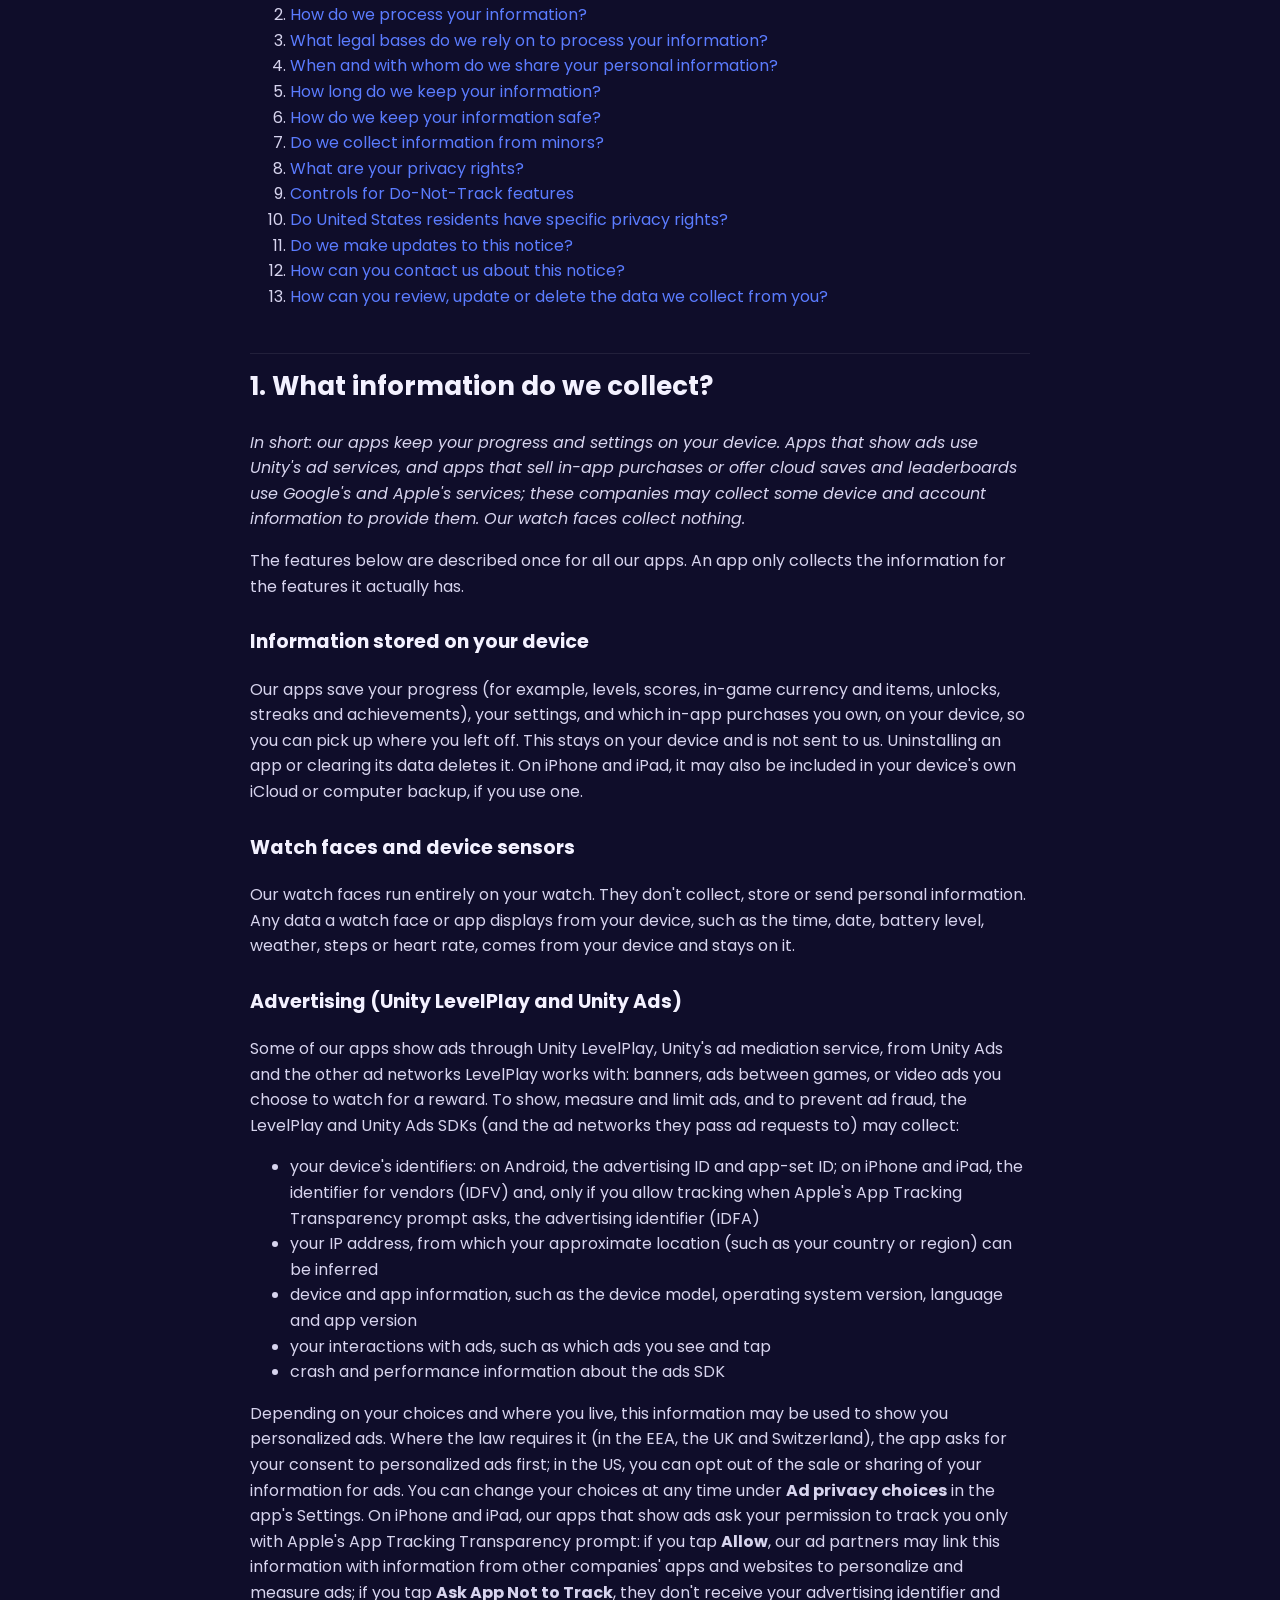
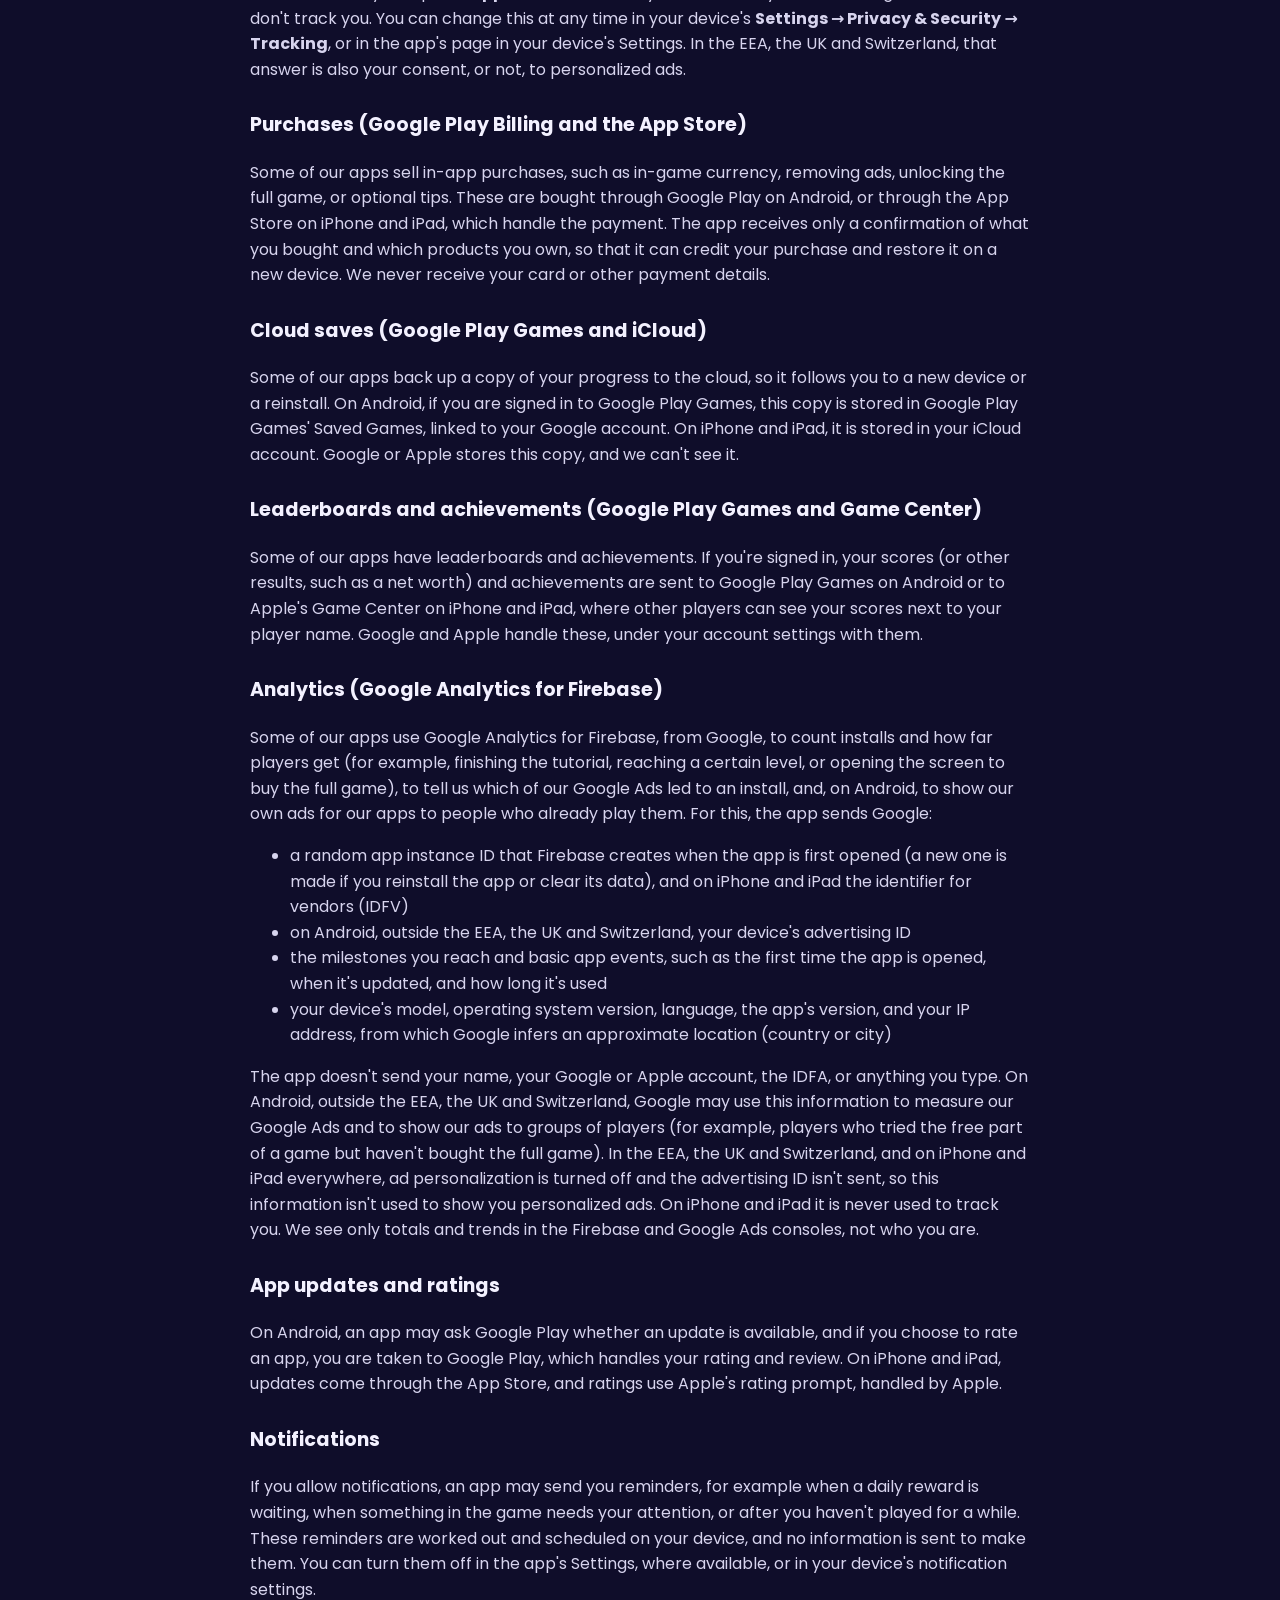
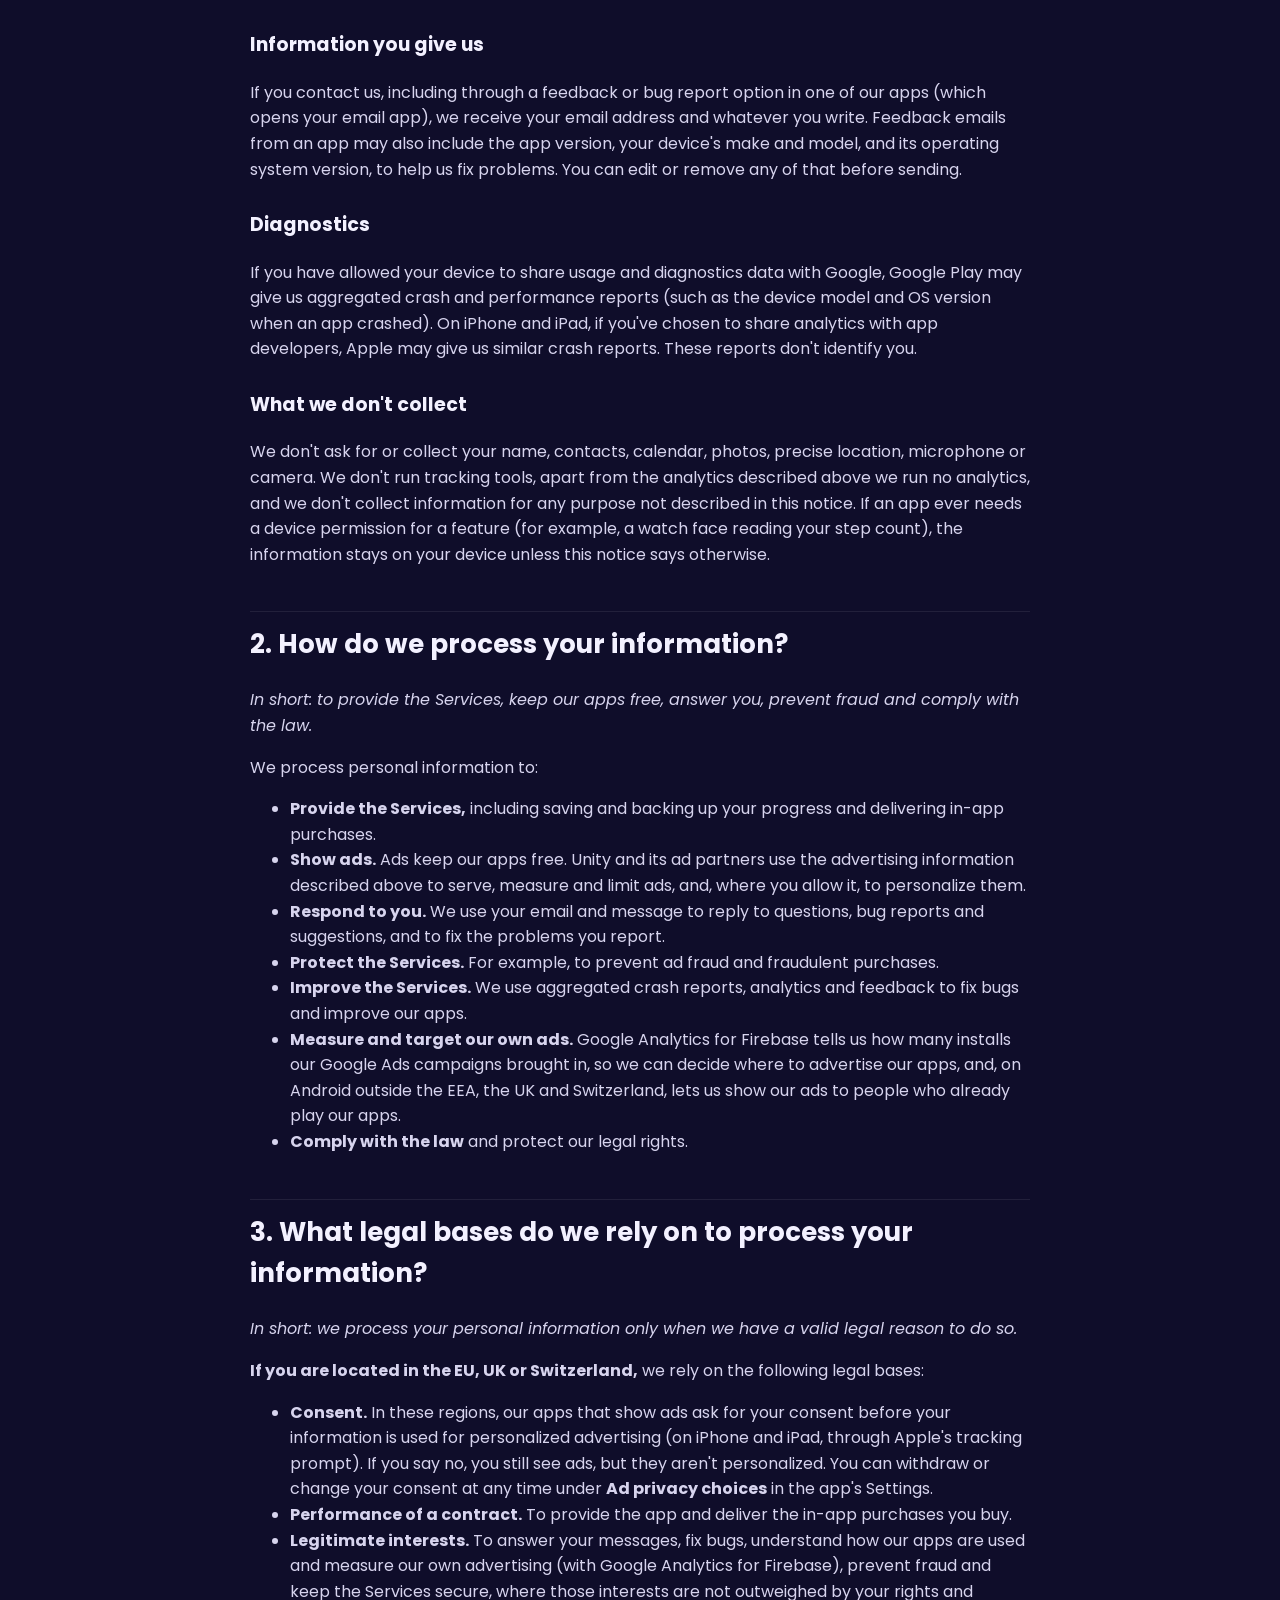
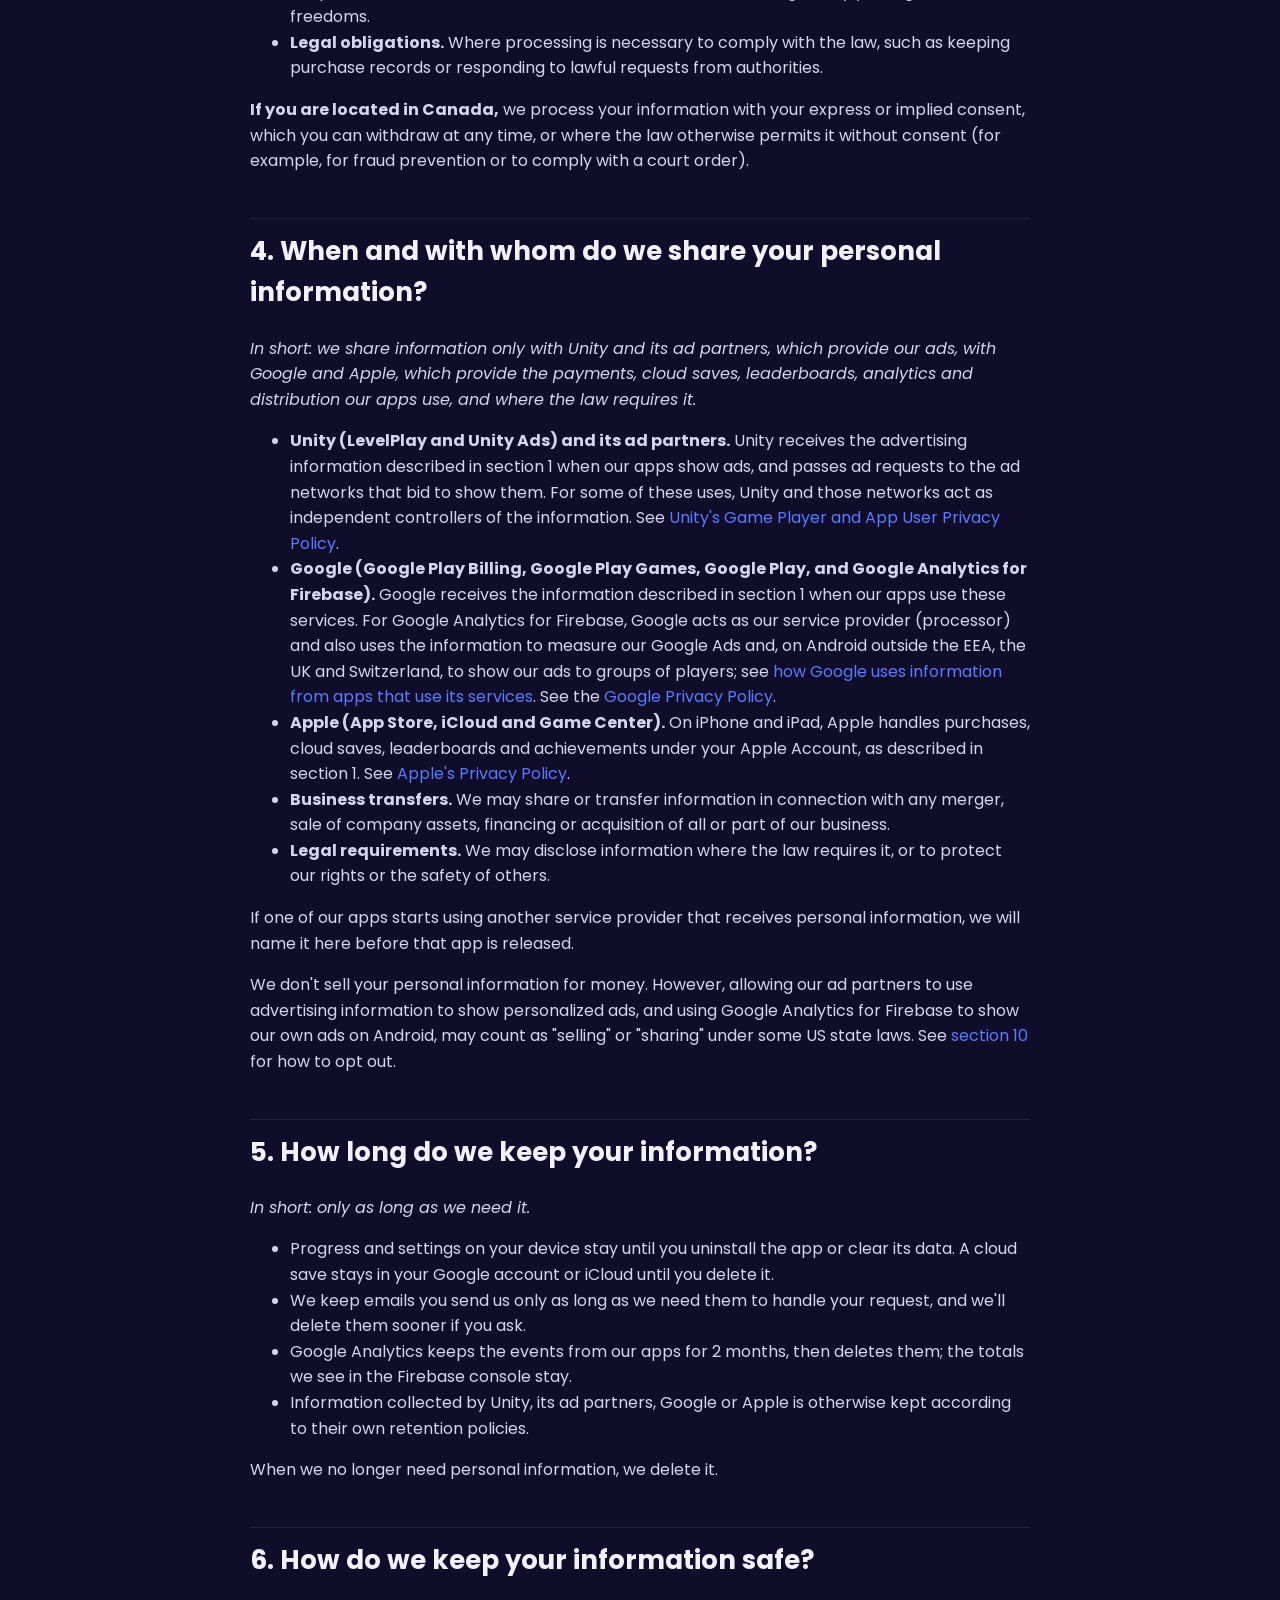
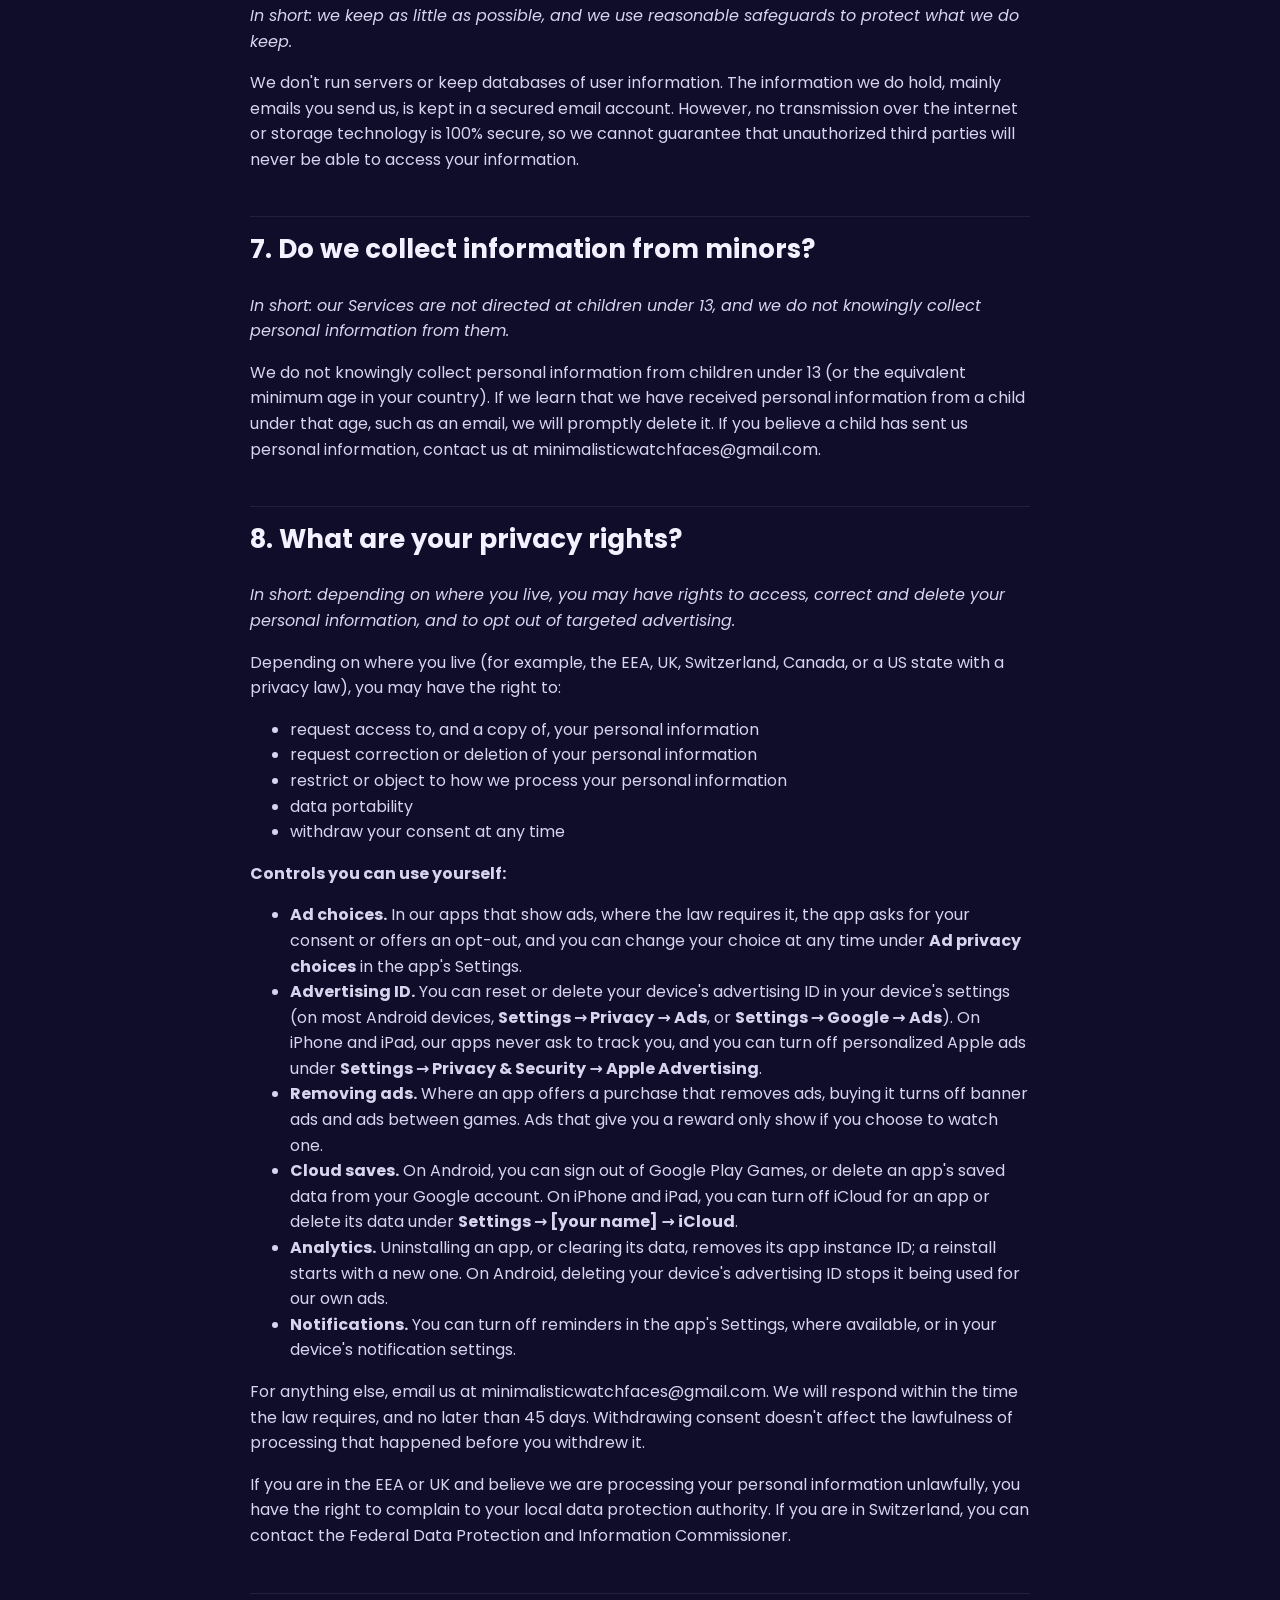
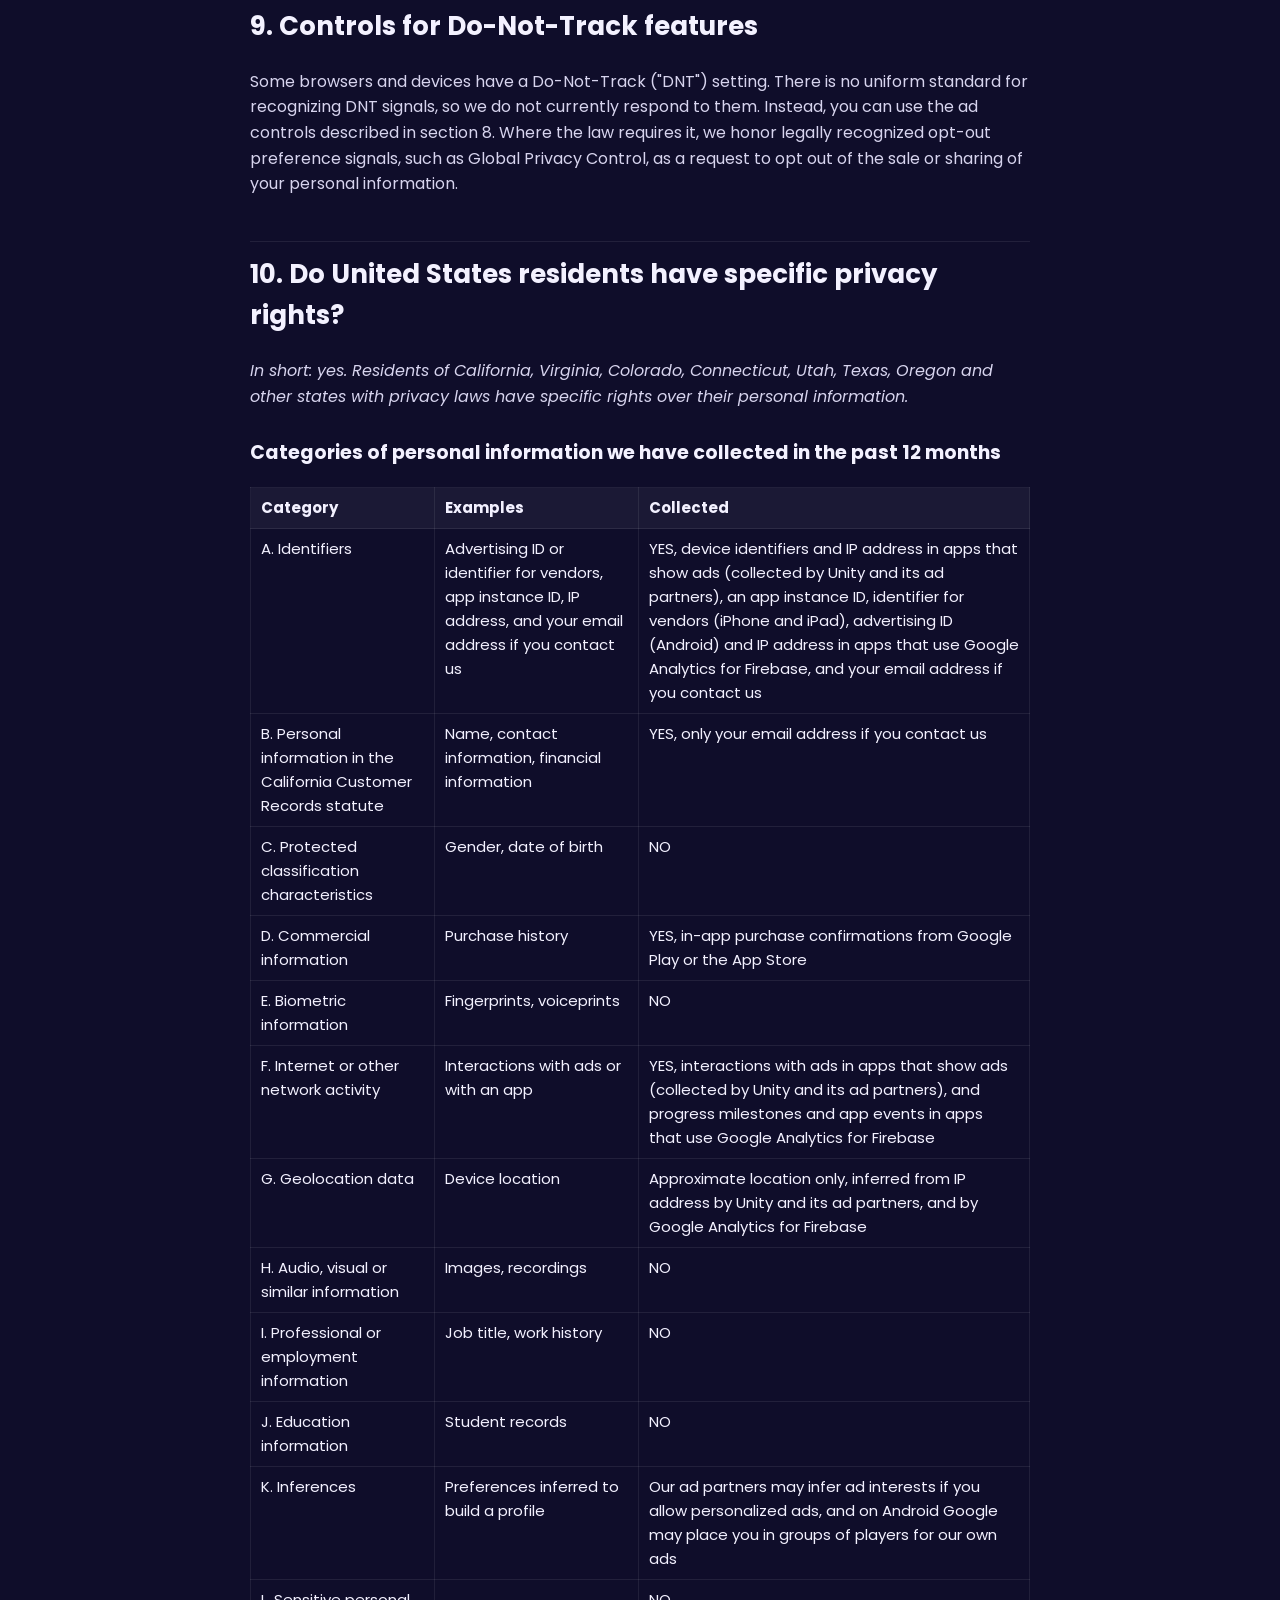
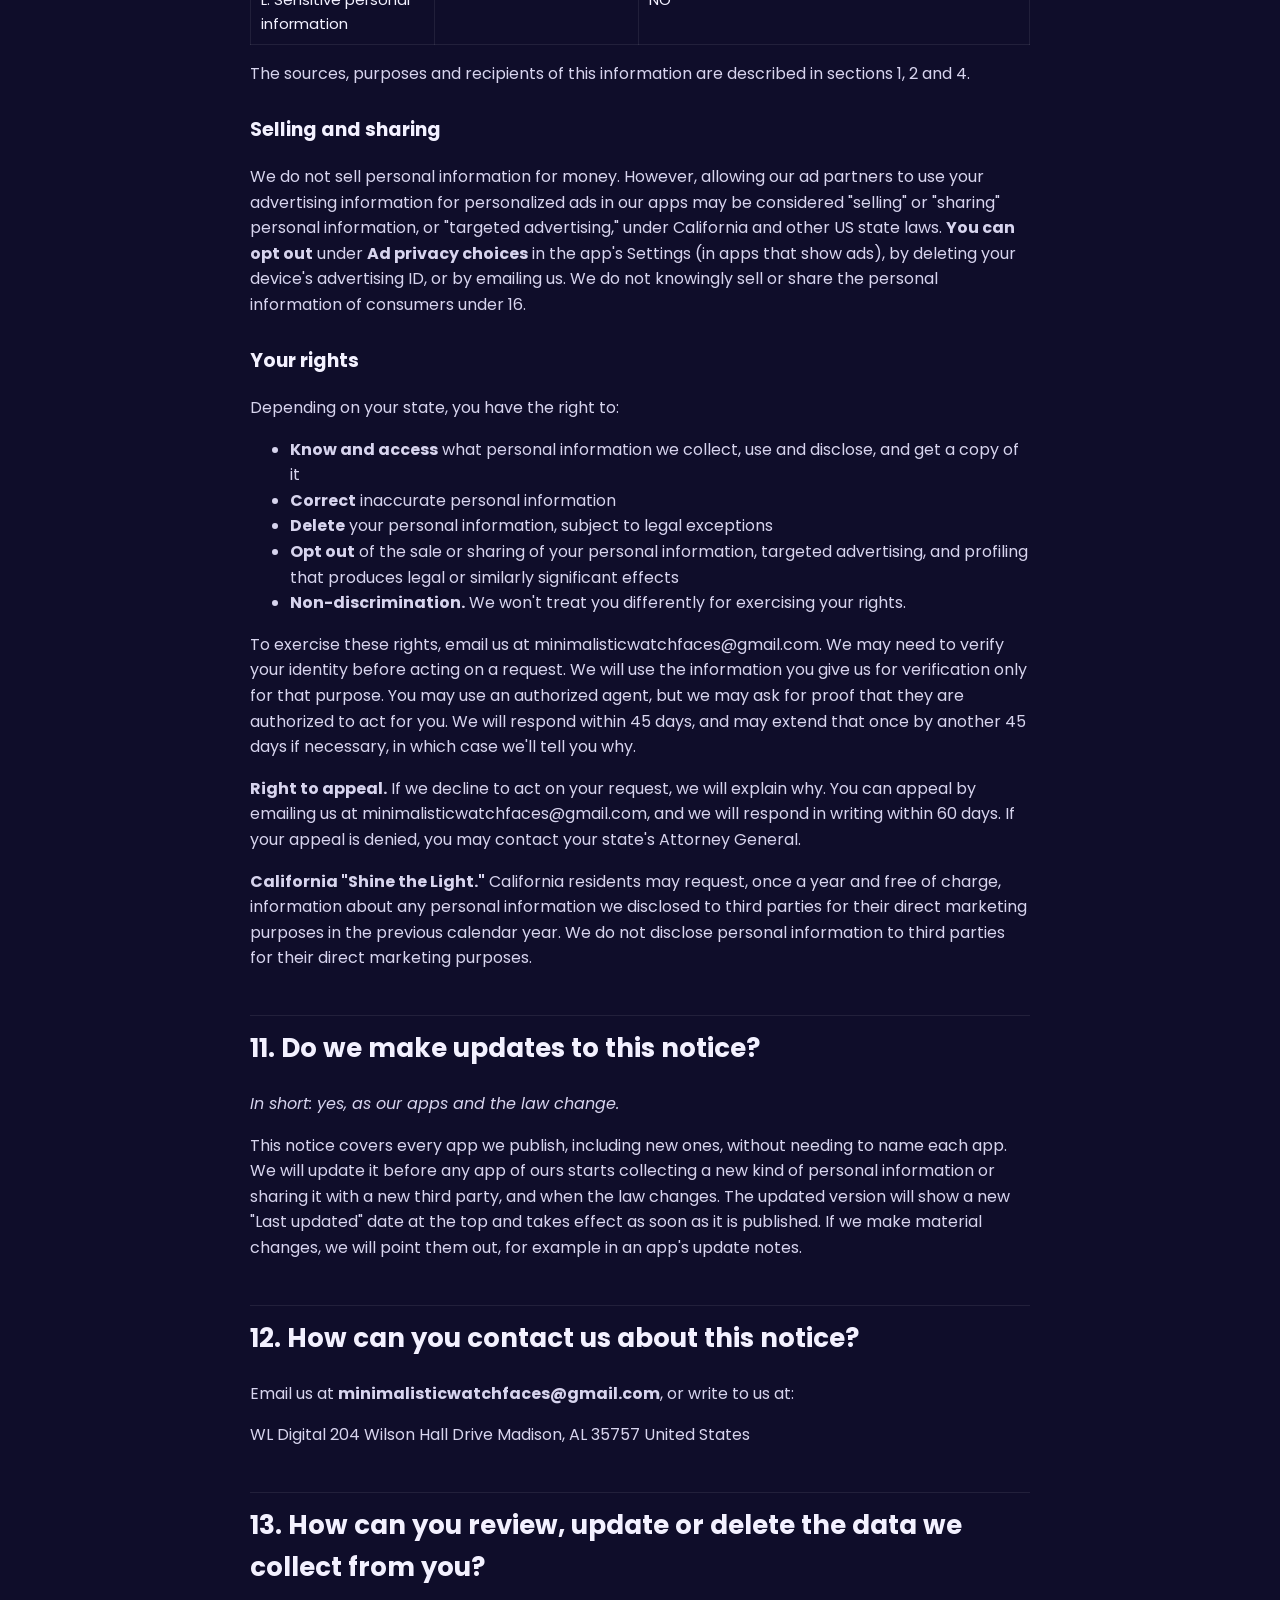
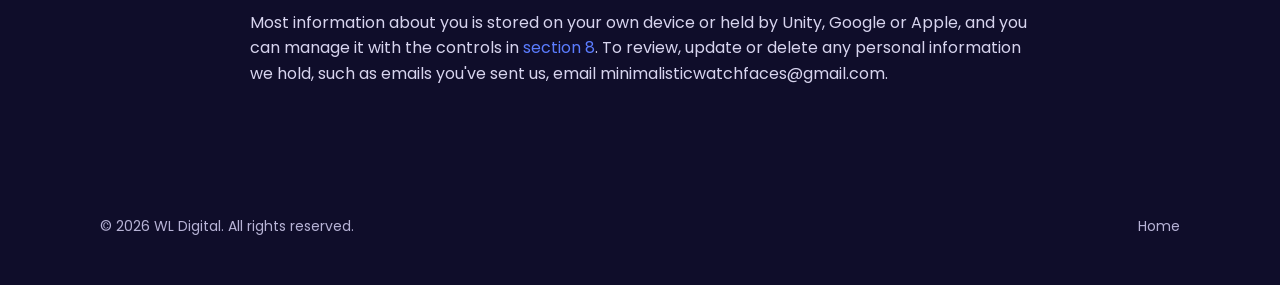
==== commit d9710791: "Shorter copy and a proper phone layout Every game and watch face now has one short line instead of p" ====
--- a/privacy.html
+++ b/privacy.html
@@ -2,7 +2,9 @@
 <html lang="en">
 <head>
   <meta charset="utf-8">
-  <meta name="viewport" content="width=device-width, initial-scale=1">
+  <meta name="color-scheme" content="dark">
+<meta name="theme-color" content="#0f0d2a">
+<meta name="viewport" content="width=device-width, initial-scale=1">
   <title>Privacy Policy | WL Digital</title>
   <meta name="description" content="The privacy policy for every WL Digital game and watch face.">
   <link rel="icon" type="image/png" href="assets/favicon.png">
--- a/style.css
+++ b/style.css
@@ -1,4 +1,5 @@
 :root {
+  color-scheme: dark;
   --bg: #0f0d2a;
   --bg-2: #171440;
   --card: #1d1a4d;
@@ -18,7 +19,8 @@
   font-family: "Poppins", system-ui, -apple-system, "Segoe UI", Roboto, sans-serif;
   background: radial-gradient(1200px 600px at 20% -10%, #2a1f6b 0%, var(--bg) 55%),
               radial-gradient(900px 500px at 110% 10%, #1a3a7a 0%, transparent 60%), var(--bg);
-  background-attachment: fixed;
+  background-repeat: no-repeat;
+  background-color: var(--bg);
   color: var(--text);
   line-height: 1.6;
 }
@@ -35,9 +37,9 @@
   border-bottom: 1px solid var(--card-border);
 }
 .site-header .wrap { display: flex; align-items: center; justify-content: space-between; height: 64px; }
-.brand { display: flex; align-items: center; gap: 10px; color: var(--text); font-weight: 700; letter-spacing: 0.18em; font-size: 15px; }
-.brand img { width: 36px; height: 36px; border-radius: 50%; }
-.brand span { font-weight: 400; }
+.brand { display: flex; align-items: center; gap: 10px; color: var(--text); font-weight: 700; font-size: 20px; letter-spacing: 0.02em; }
+.brand img { width: 40px; height: 40px; border-radius: 50%; box-shadow: 0 0 18px rgba(110,110,255,.45); }
+.brand span { font-weight: 600; }
 .nav { display: flex; gap: 22px; font-size: 14px; }
 .nav a { color: var(--muted); }
 .nav a:hover { color: var(--text); text-decoration: none; }
@@ -45,7 +47,8 @@
 
 /* Hero */
 .hero { padding: 88px 0 56px; position: relative; }
-body { overflow-x: hidden; }
+html, body { overflow-x: hidden; }
+.hero { overflow: clip; }
 .hero .wrap { display: grid; grid-template-columns: 1.1fr 0.9fr; gap: 40px; align-items: center; }
 .hero h1 { font-size: clamp(38px, 6vw, 64px); line-height: 1.05; margin: 0 0 18px; font-weight: 800; }
 .hero h1 em { font-style: normal; background: linear-gradient(90deg, var(--accent), var(--accent-2)); -webkit-background-clip: text; background-clip: text; color: transparent; }
@@ -76,7 +79,7 @@
 @media (max-width: 820px) {
   .hero { padding: 56px 0 40px; }
   .hero .wrap { grid-template-columns: 1fr; }
-  .hero-art { margin-top: 24px; min-height: 380px; }
+  .hero-art { margin-top: 24px; min-height: 0; }
   .hero-art .phone { width: auto; max-height: 420px; }
   .hero-art .watch { width: 150px; height: 150px; right: 6%; }
 }
@@ -128,8 +131,23 @@
 .face .dial img { width: 100%; height: 100%; object-fit: cover; }
 .face h3 { margin: 6px 0 0; font-size: 18px; font-weight: 700; }
 .face p { margin: 0; color: var(--muted); font-size: 14px; flex: 1; }
-@media (max-width: 960px) { .faces { grid-template-columns: repeat(2, 1fr); } }
-@media (max-width: 460px) { .faces { grid-template-columns: 1fr; } }
+.faces-group { margin: 36px 0 18px; }
+.faces-group:first-of-type { margin-top: 8px; }
+.faces-group h3 { margin: 0; font-size: 22px; font-weight: 800; }
+.faces-group p { margin: 4px 0 0; color: var(--muted); font-size: 15px; }
+.faces.three { grid-template-columns: repeat(3, 1fr); max-width: 75%; }
+@media (max-width: 960px) { .faces, .faces.three { grid-template-columns: repeat(2, 1fr); max-width: none; } }
+@media (max-width: 560px) {
+  .faces, .faces.three { gap: 12px; }
+  .face { padding: 16px 10px; gap: 8px; border-radius: 16px; }
+  .face .dial { width: 112px; height: 112px; border-width: 5px; }
+  .face h3 { font-size: 15px; margin-top: 2px; line-height: 1.25; }
+  .face p { font-size: 13px; line-height: 1.4; }
+  .face .store { padding: 7px 10px 7px 8px; gap: 6px; border-radius: 10px; }
+  .face .store svg { width: 18px; height: 18px; }
+  .face .store small { font-size: 8px; }
+  .face .store b { font-size: 12px; }
+}
 
 /* About + contact */
 .about { background: linear-gradient(180deg, rgba(255,255,255,0.03), transparent); border-top: 1px solid var(--card-border); border-bottom: 1px solid var(--card-border); }
@@ -206,11 +224,6 @@
 .face .store { margin-top: 4px; }
 .socials a svg { width: 16px; height: 16px; vertical-align: -3px; margin-right: 6px; }
 .socials a { display: inline-flex; align-items: center; }
-.count { font-weight: 800; font-size: 40px; line-height: 1; background: linear-gradient(90deg, var(--accent), var(--accent-2)); -webkit-background-clip: text; background-clip: text; color: transparent; }
-.stats { display: grid; grid-template-columns: repeat(3, 1fr); gap: 16px; margin: 40px 0 0; }
-.stat { background: rgba(255,255,255,.04); border: 1px solid var(--card-border); border-radius: 16px; padding: 18px; text-align: center; }
-.stat span { display: block; color: var(--muted); font-size: 13px; margin-top: 4px; }
-@media (max-width: 560px) { .stats { grid-template-columns: 1fr 1fr 1fr; gap: 8px; } .count { font-size: 28px; } }
 
 /* Update strip */
 .update { grid-area: update; margin: 0 32px 24px; border-radius: 16px; overflow: hidden; border: 1px solid rgba(255,201,60,.35); background: linear-gradient(135deg, rgba(91,124,255,.12), rgba(255,201,60,.08)); display: grid; grid-template-columns: 1.1fr 1fr; }
@@ -220,3 +233,21 @@
 .update-body h4 { margin: 0; font-size: 22px; font-weight: 800; line-height: 1.2; }
 .update-body p { margin: 0; color: var(--muted); font-size: 15px; }
 @media (max-width: 760px) { .update { margin: 0 20px 20px; grid-template-columns: 1fr; } .update img { aspect-ratio: 9 / 16; max-height: 420px; } .update-body { padding: 18px; } }
+
+/* Phones */
+@media (max-width: 560px) {
+  .hero { padding: 36px 0 24px; }
+  .hero-art { margin-top: 8px; }
+  .hero-art .phone { max-height: 300px; border-radius: 22px; border-width: 5px; }
+  .hero-art .watch { width: 112px; height: 112px; right: 12%; }
+  section { padding: 40px 0; }
+  .game-body { padding: 20px 18px; gap: 12px; }
+  .game .btns { gap: 8px; flex-wrap: nowrap; }
+  .game .store { padding: 8px 10px 8px 8px; gap: 7px; flex: 1; justify-content: center; }
+  .game .store svg { width: 20px; height: 20px; }
+  .game .store b { font-size: 14px; }
+  .update { margin: 0 18px 18px; }
+  .update img { aspect-ratio: 4 / 5; max-height: 300px; }
+  .game-body h3 { font-size: 22px; line-height: 1.15; }
+  .game-title img { width: 52px; height: 52px; border-radius: 13px; }
+}
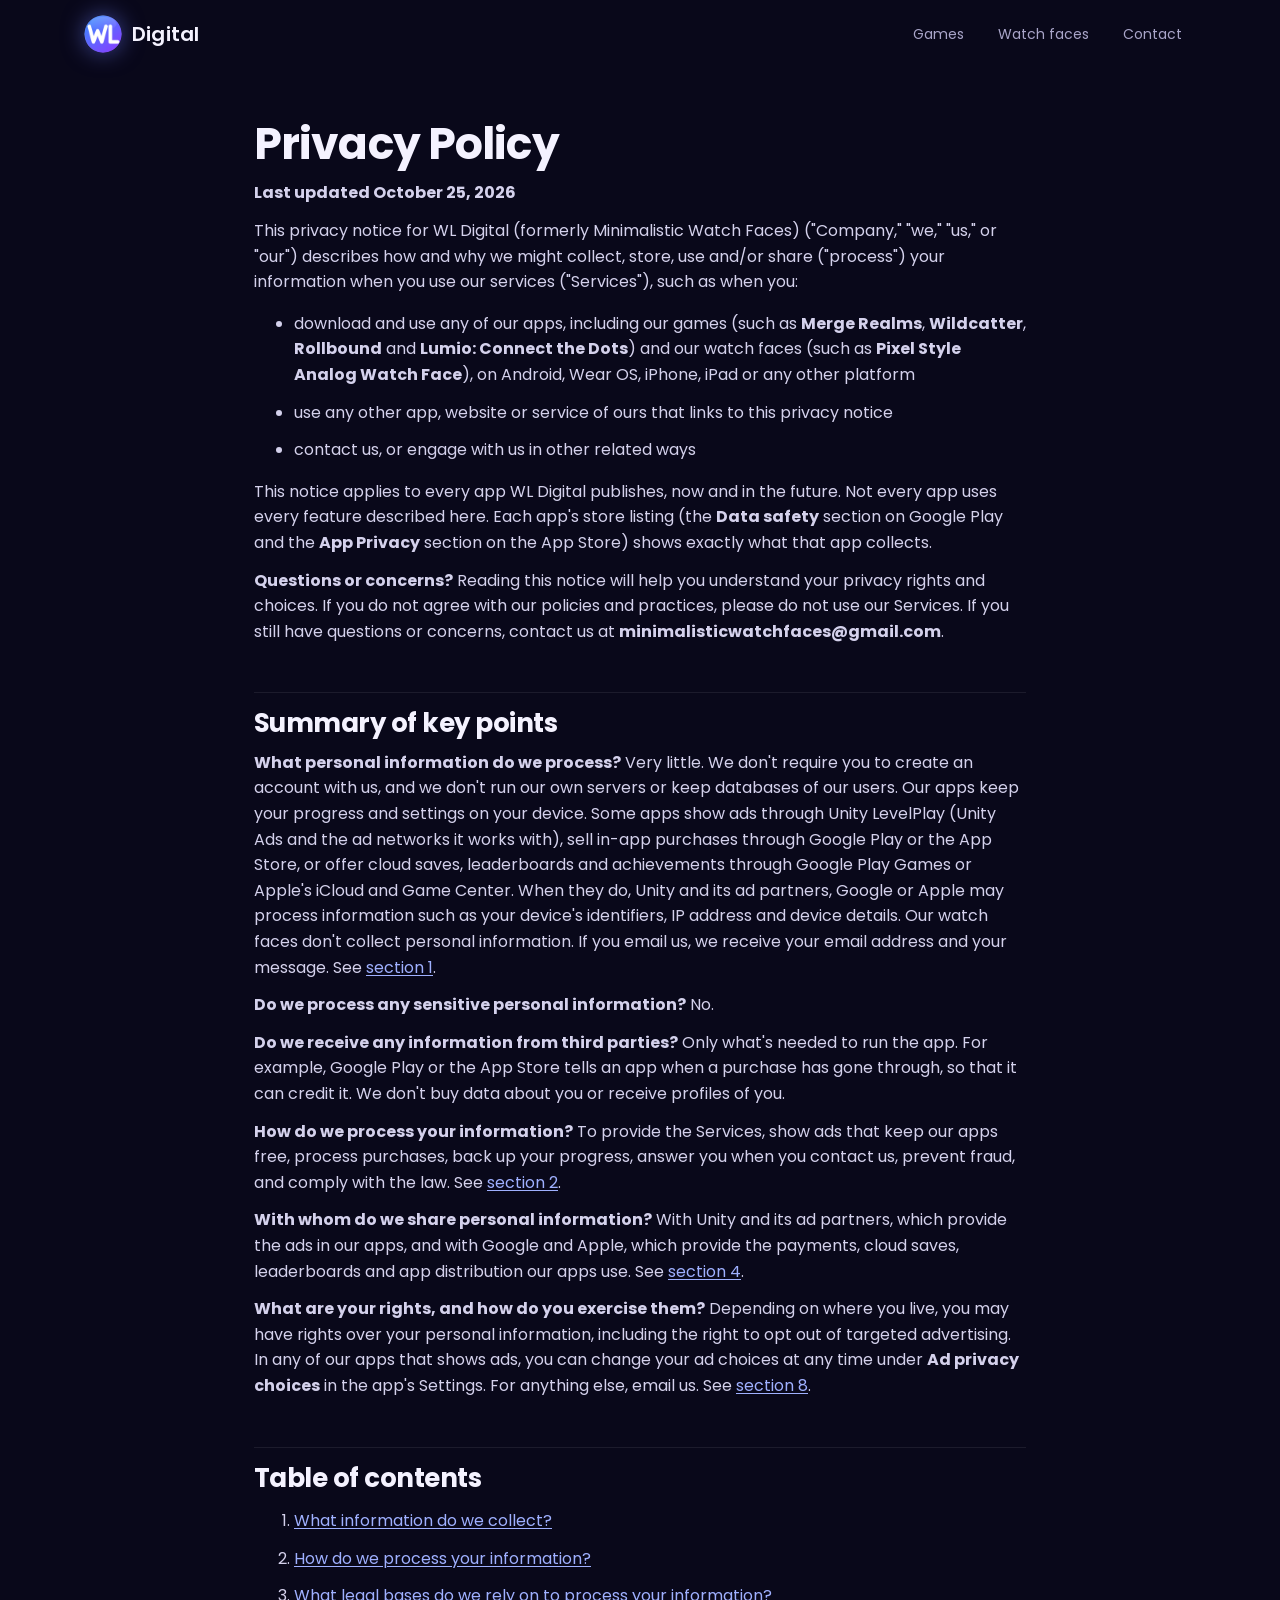
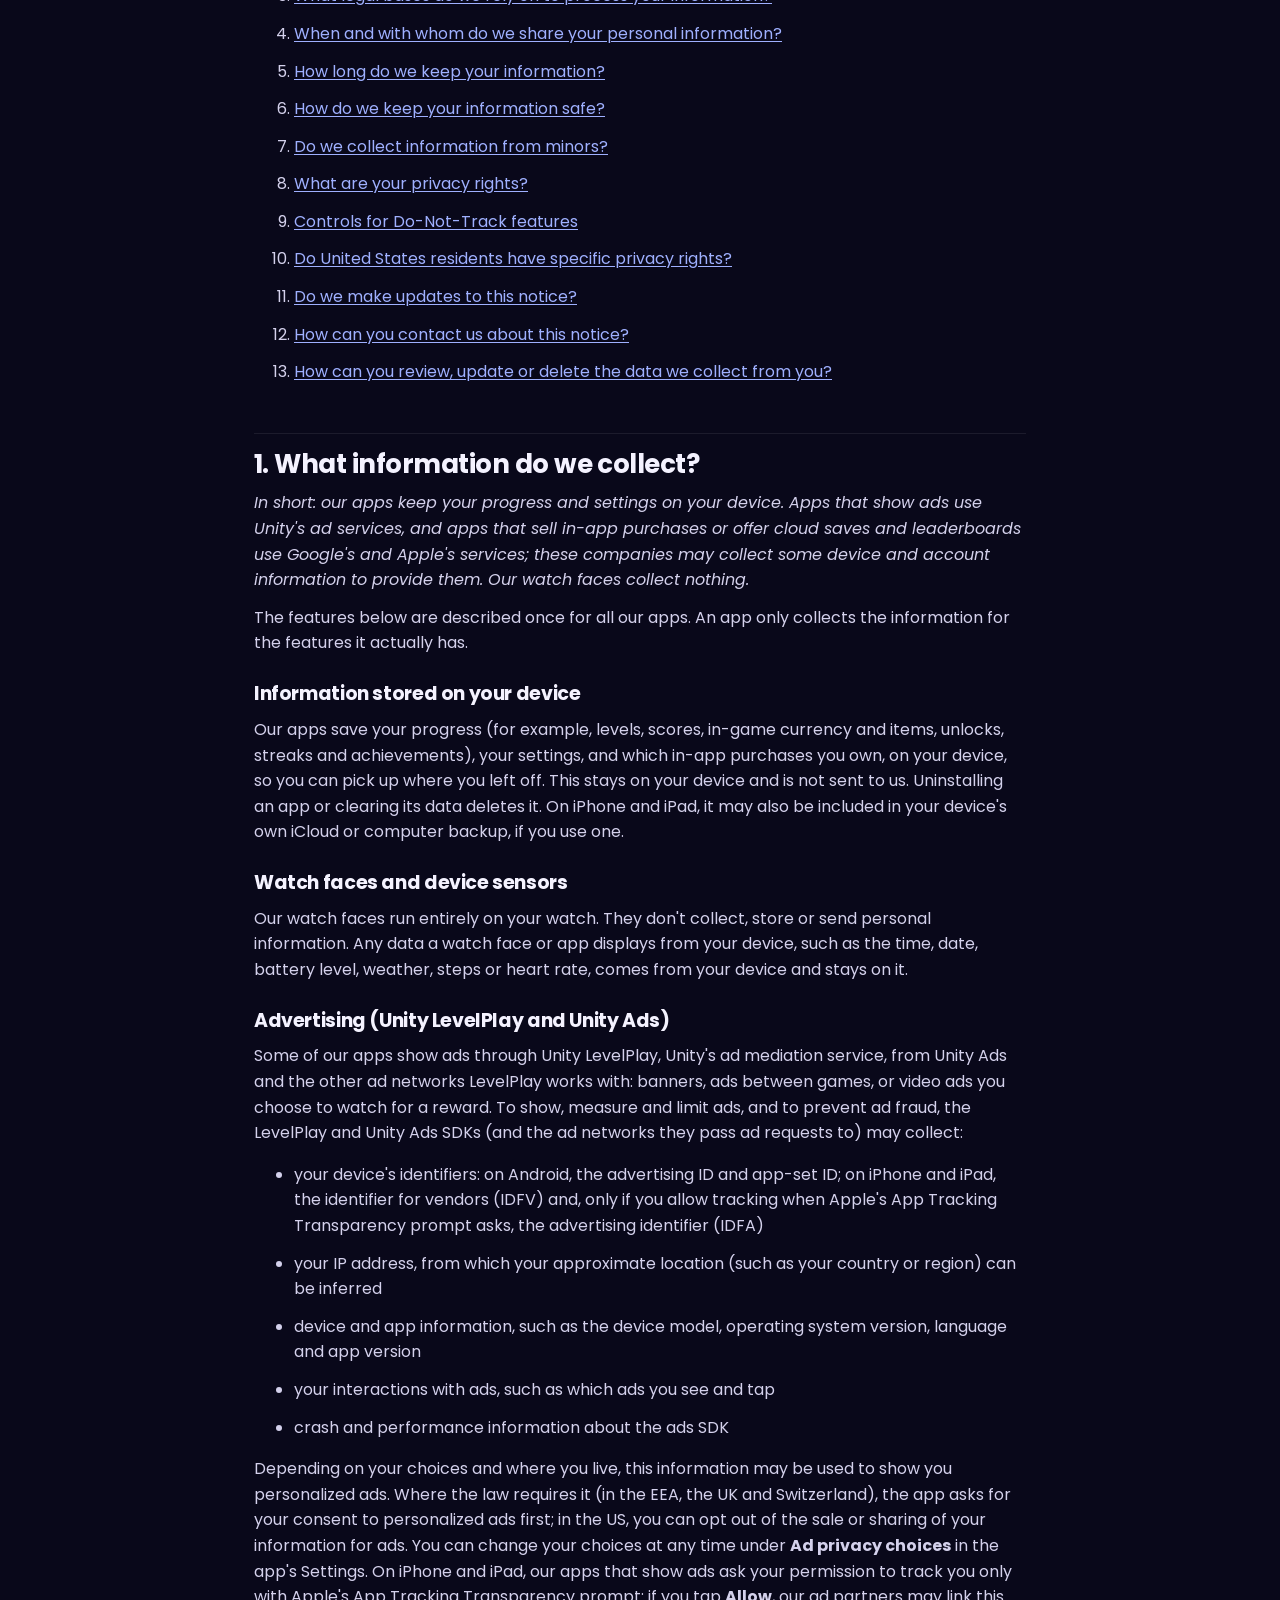
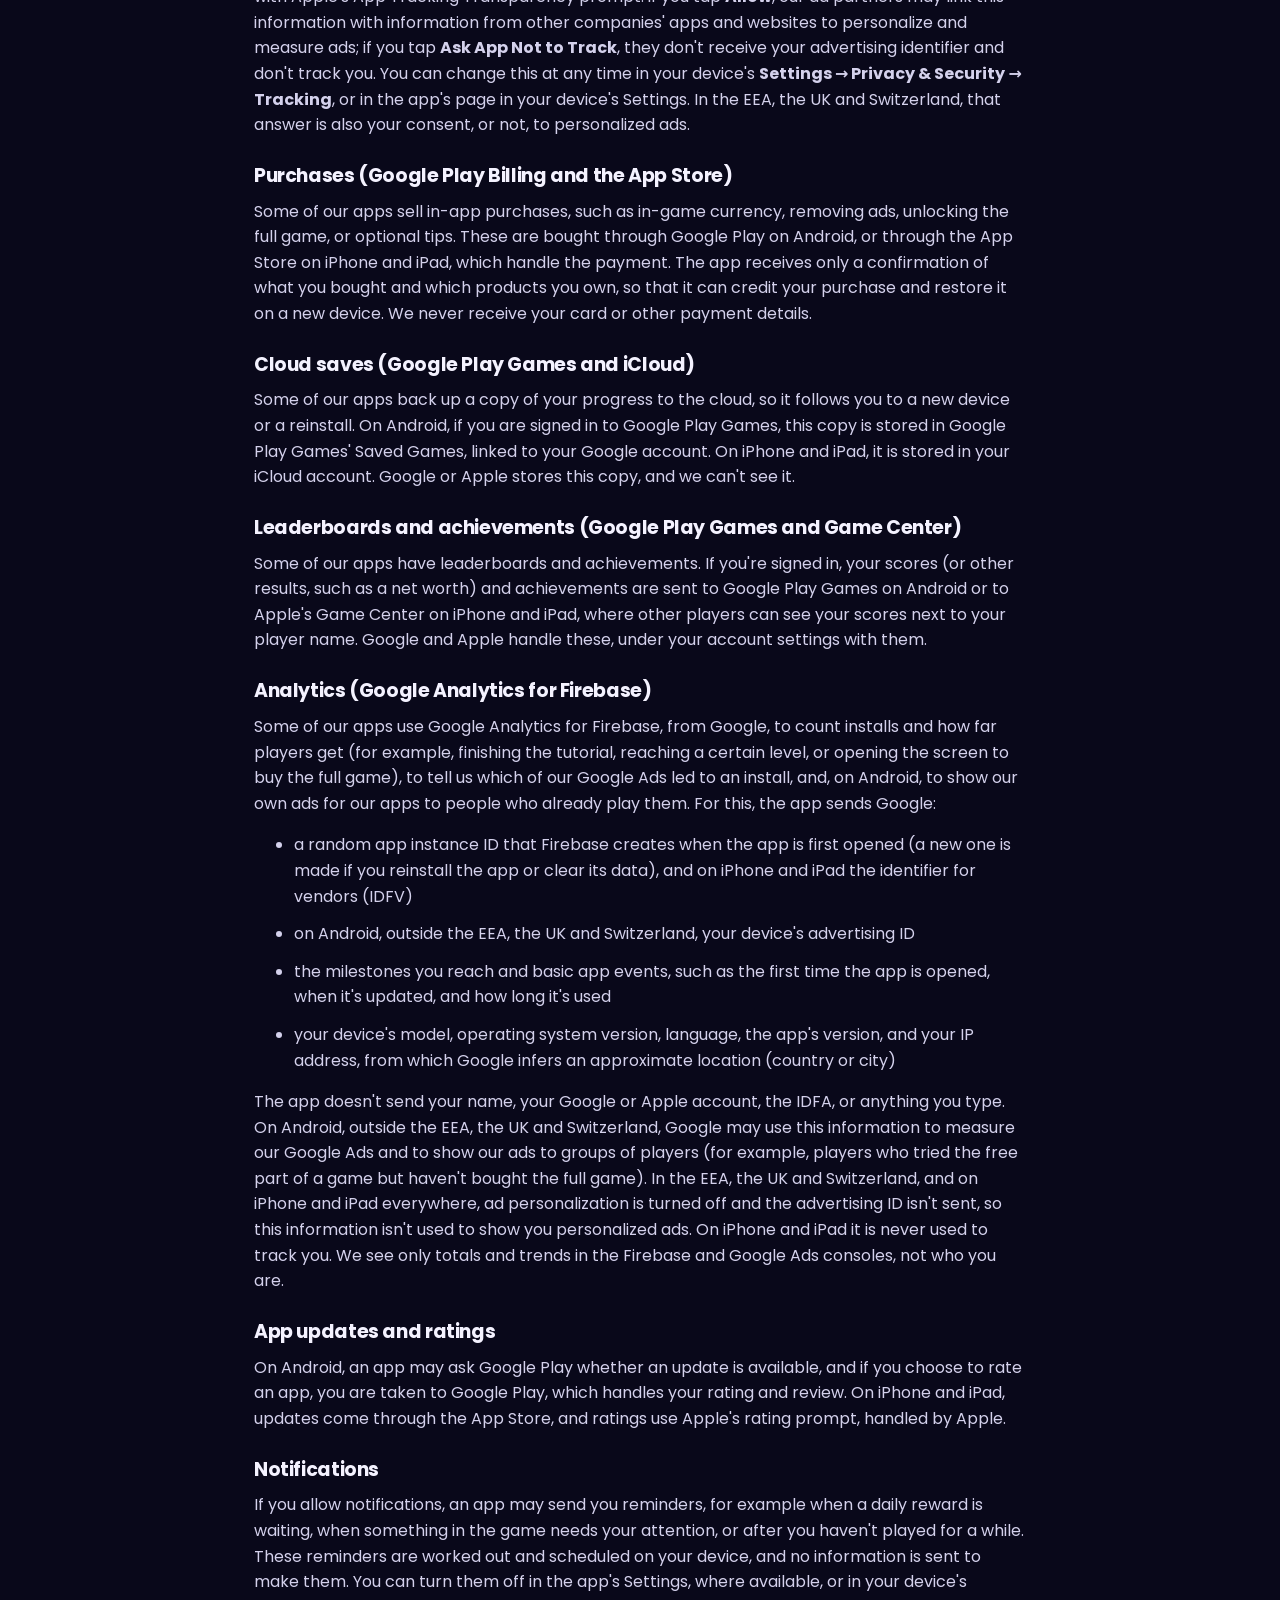
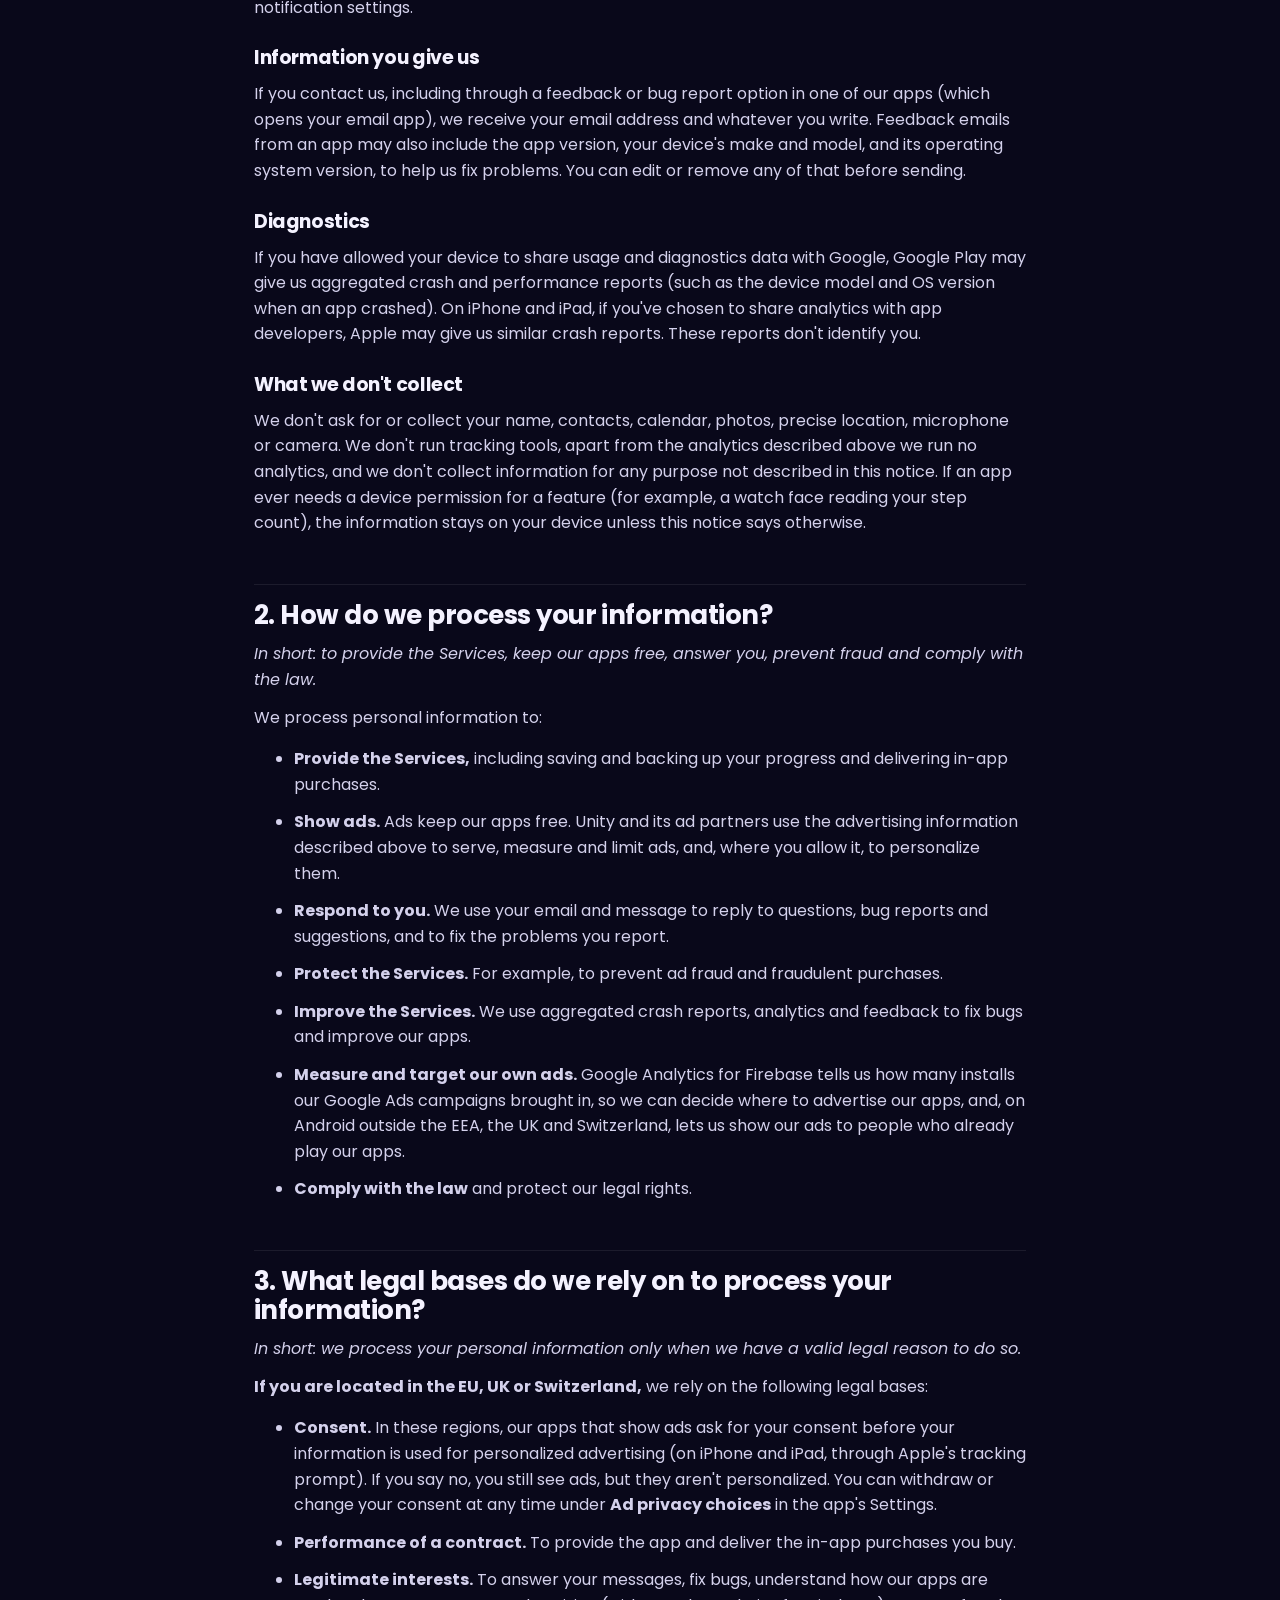
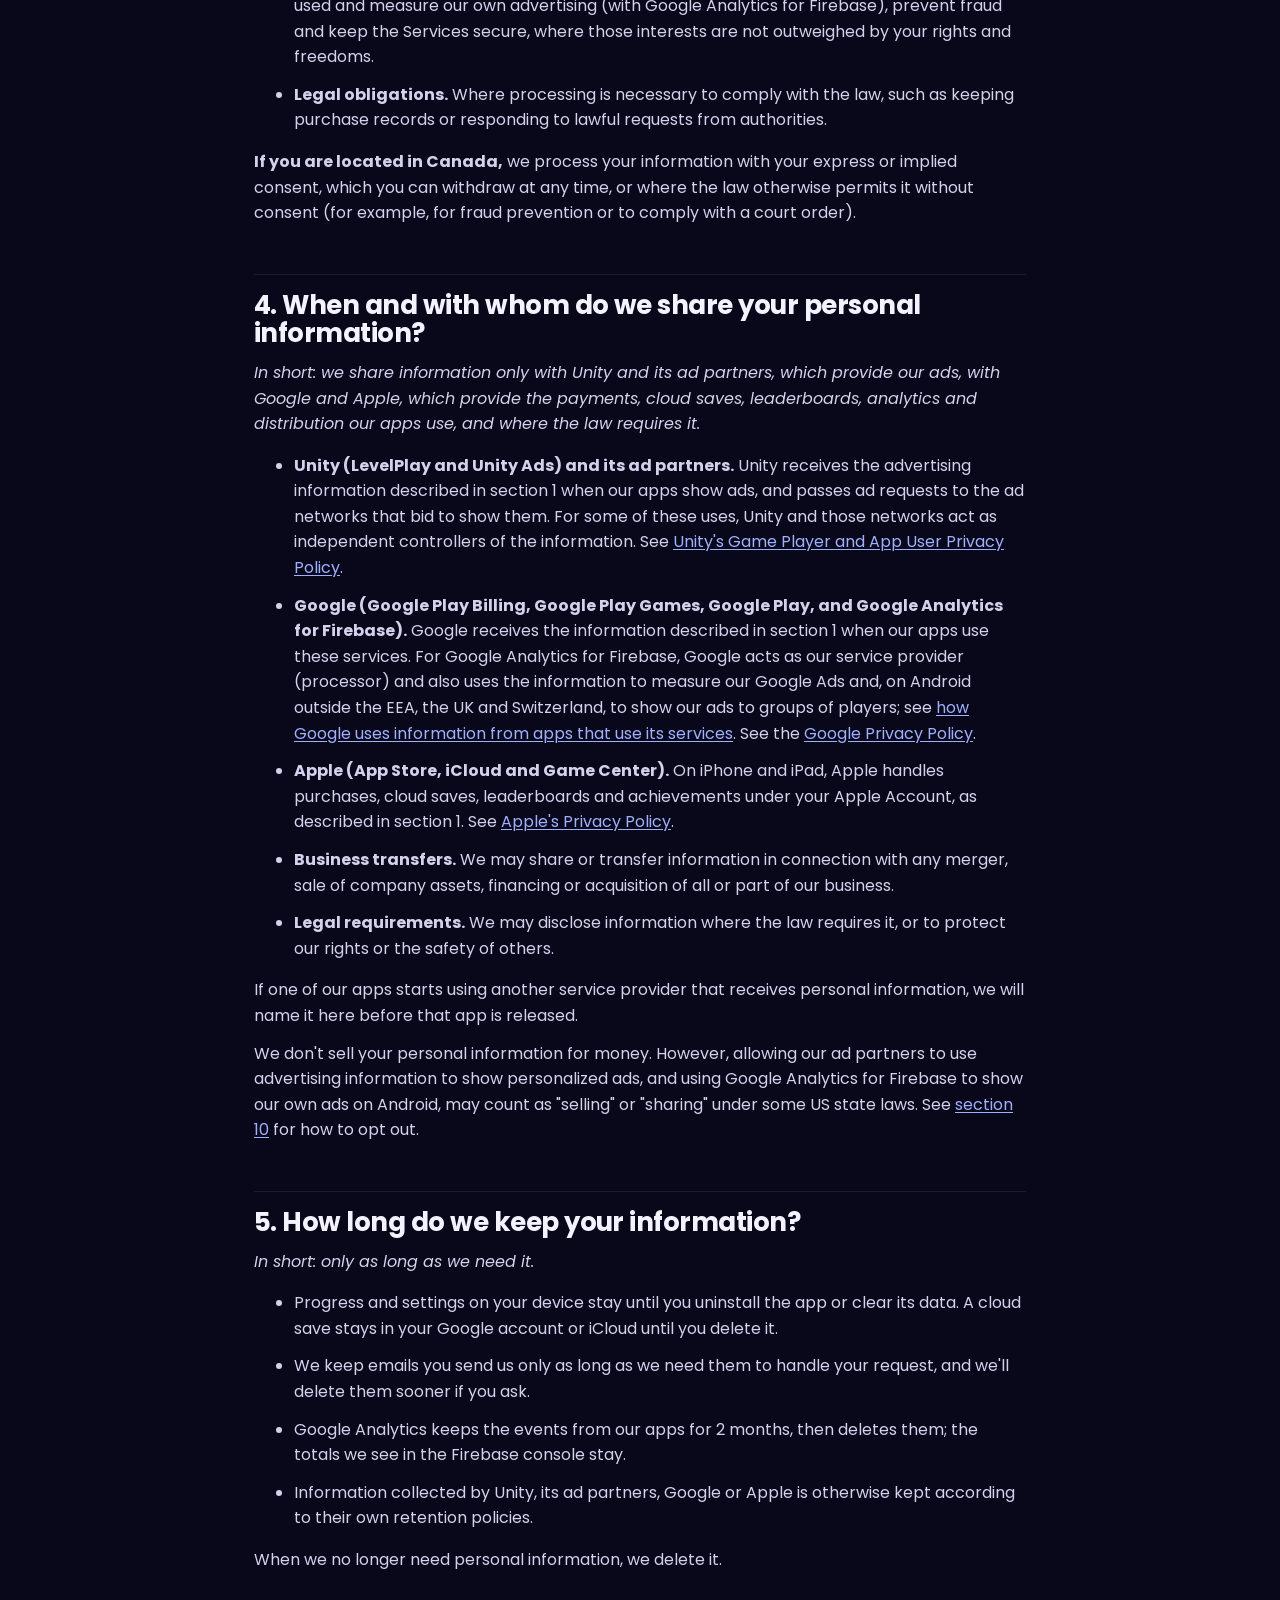
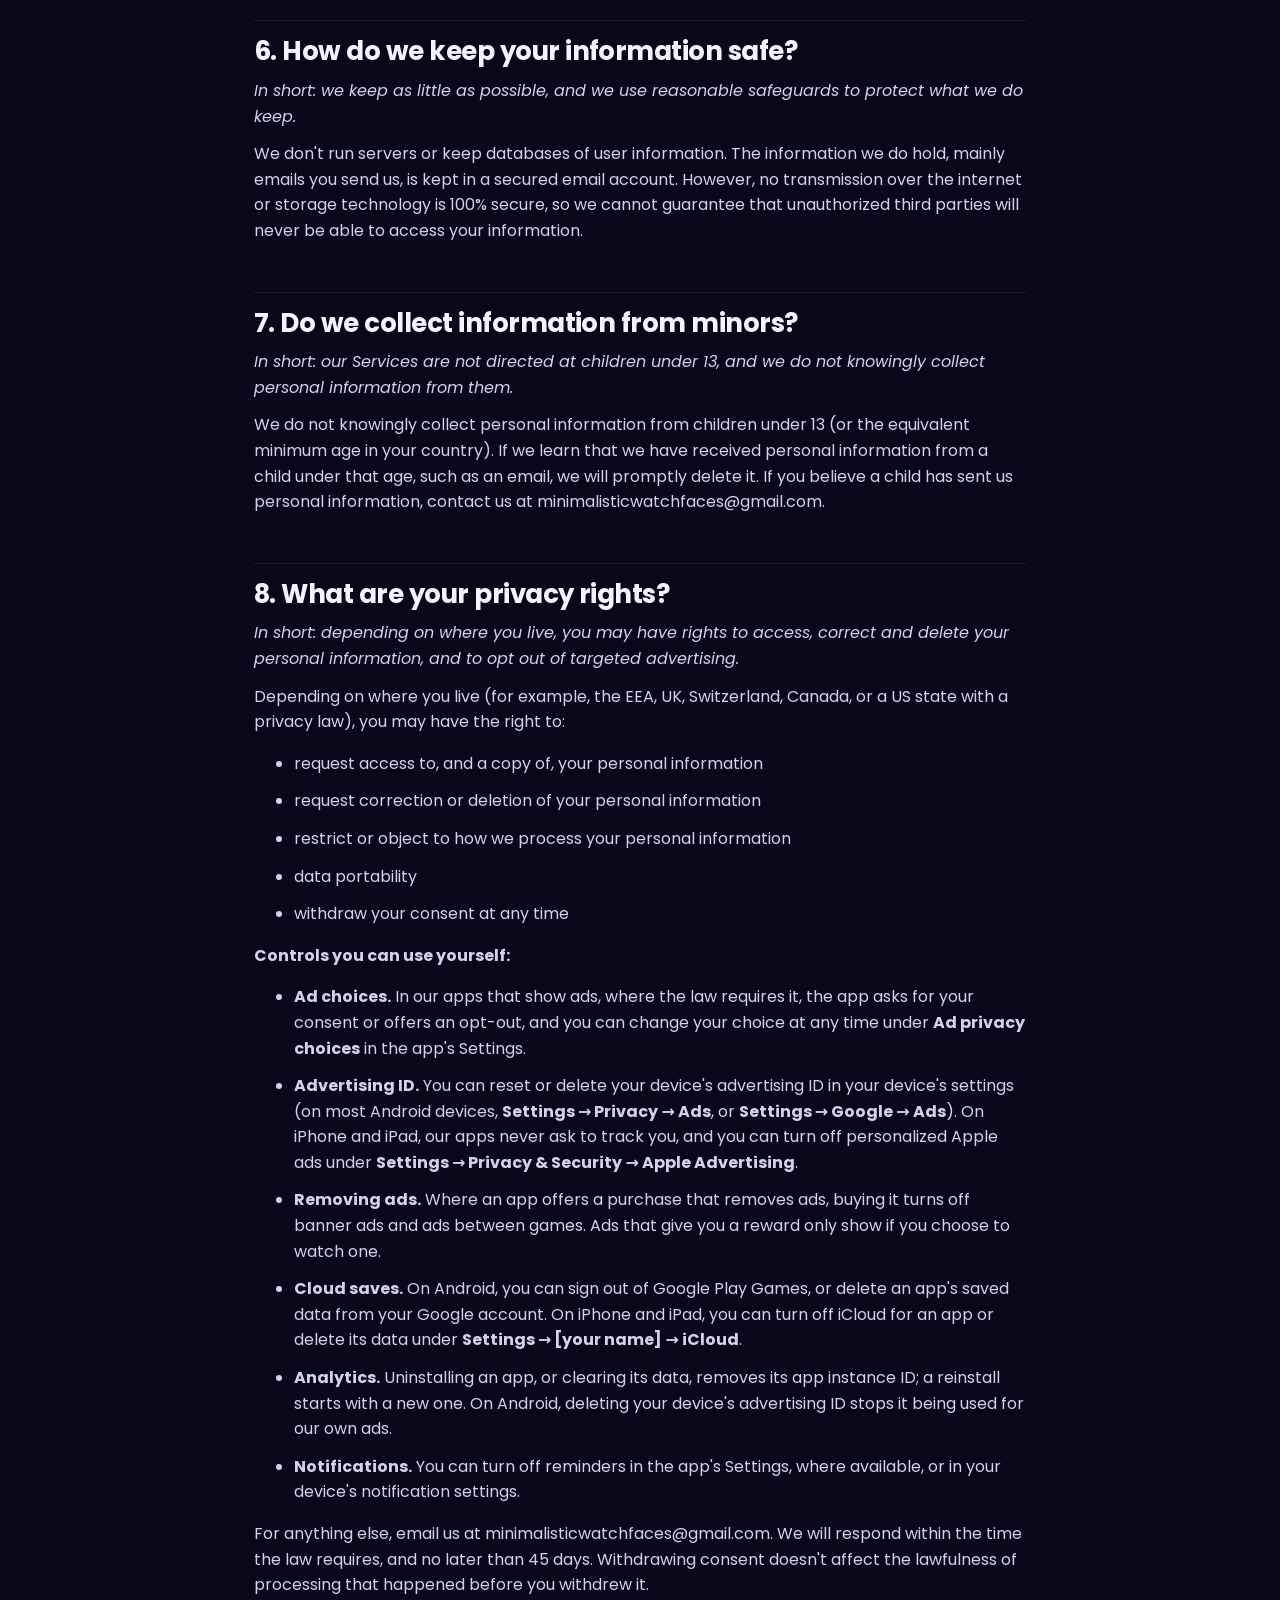
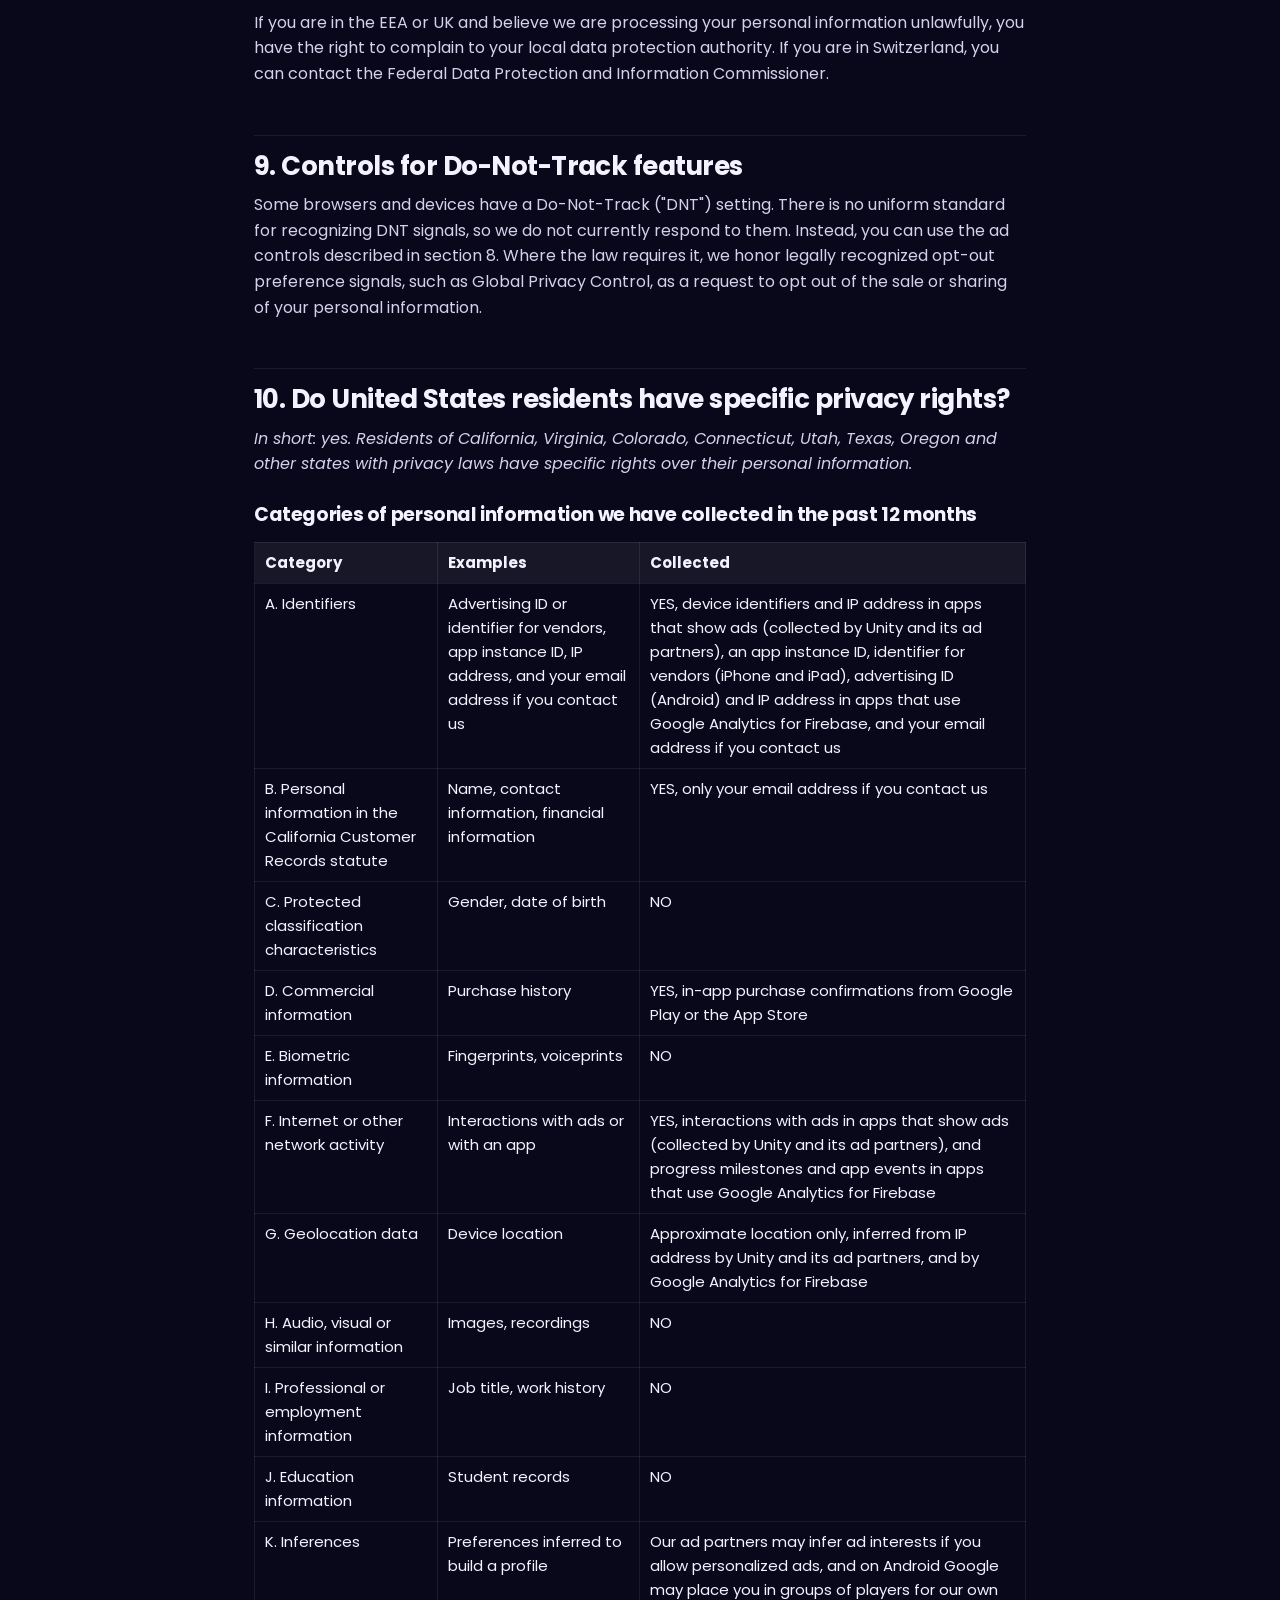
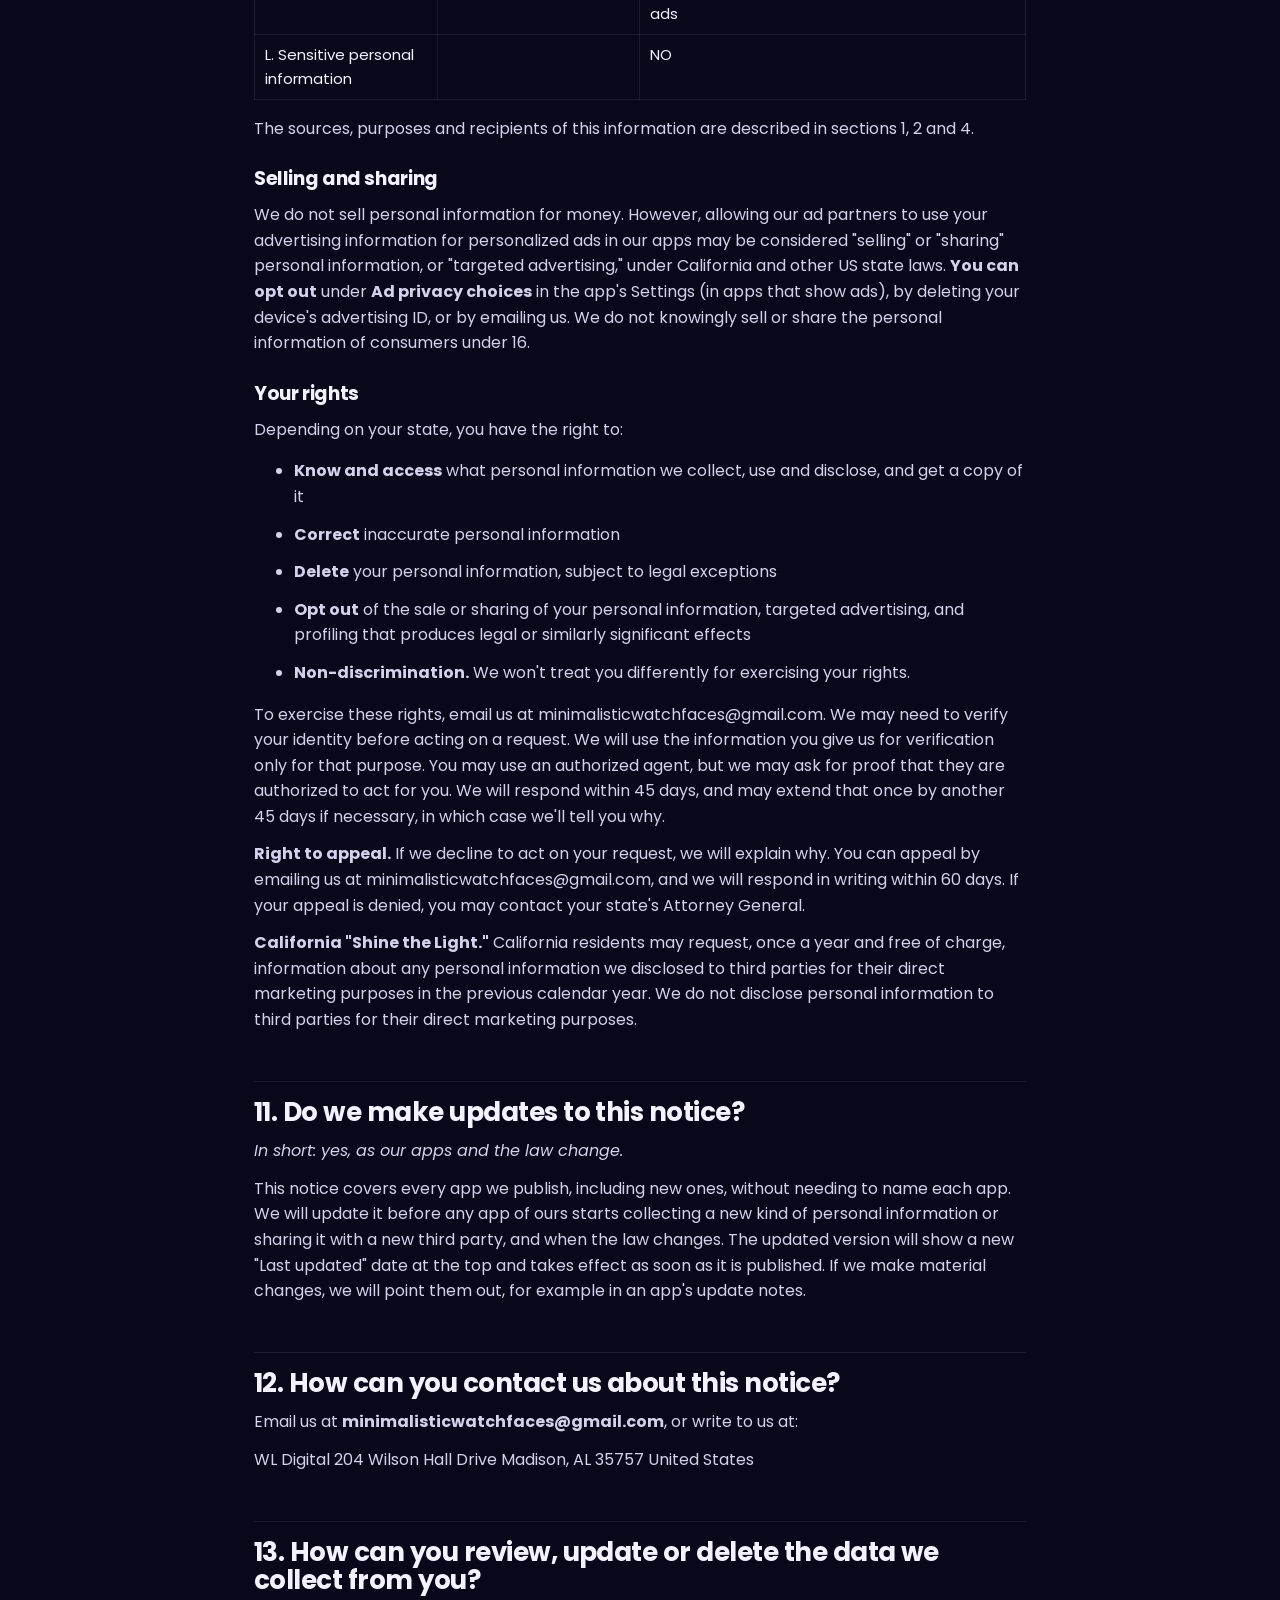
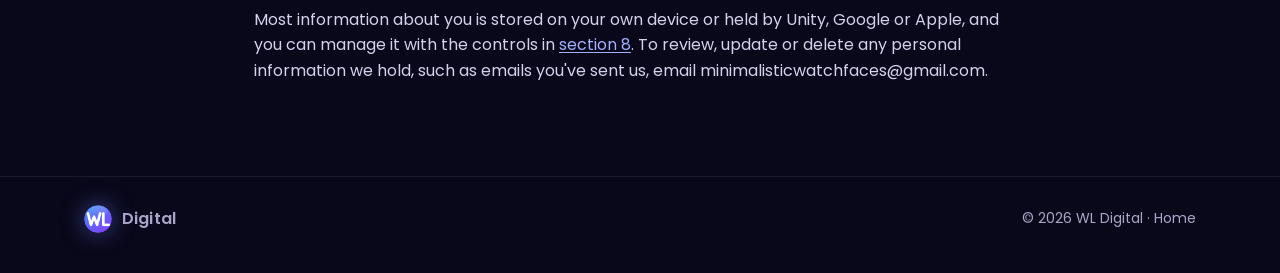
==== commit c526d39c: "Redesign the site: cleaner layout and smooth animations New hero with a fan of game screens and a wa" ====
--- a/privacy.html
+++ b/privacy.html
@@ -3,7 +3,7 @@
 <head>
   <meta charset="utf-8">
   <meta name="color-scheme" content="dark">
-<meta name="theme-color" content="#0f0d2a">
+<meta name="theme-color" content="#09081a">
 <meta name="viewport" content="width=device-width, initial-scale=1">
   <title>Privacy Policy | WL Digital</title>
   <meta name="description" content="The privacy policy for every WL Digital game and watch face.">
@@ -14,13 +14,14 @@
   <link rel="stylesheet" href="style.css">
 </head>
 <body>
+<div class="progress" aria-hidden="true"></div>
 <header class="site-header">
   <div class="wrap">
-    <a class="brand" href="index.html"><img src="assets/logo.png" alt="WL Digital logo" width="36" height="36">WL <span>DIGITAL</span></a>
+    <a class="brand" href="index.html" aria-label="WL Digital home"><img src="assets/wl-mark.png" alt="WL" width="38" height="38"><span>Digital</span></a>
     <nav class="nav">
       <a href="index.html#games">Games</a>
-      <a href="index.html#watchfaces">Watch Faces</a>
-      <a href="privacy.html">Privacy</a>
+      <a href="index.html#watchfaces">Watch faces</a>
+      <a href="index.html#contact" class="hide-sm">Contact</a>
     </nav>
   </div>
 </header>
@@ -129,9 +130,10 @@
 </main>
 <footer>
   <div class="wrap">
-    <span>© 2026 WL Digital. All rights reserved.</span>
-    <span><a href="index.html">Home</a></span>
+    <a class="brand sm" href="index.html"><img src="assets/wl-mark.png" alt="WL" width="28" height="28"><span>Digital</span></a>
+    <span>© <span id="y">2026</span> WL Digital · <a href="index.html">Home</a></span>
   </div>
 </footer>
+<script src="site.js" defer></script>
 </body>
 </html>
--- a/style.css
+++ b/style.css
@@ -1,253 +1,323 @@
+/* WL Digital: one stylesheet for the home page and the privacy page. */
 :root {
   color-scheme: dark;
-  --bg: #0f0d2a;
-  --bg-2: #171440;
-  --card: #1d1a4d;
-  --card-border: rgba(255, 255, 255, 0.08);
-  --text: #f3f1ff;
-  --muted: #b7b3d6;
-  --accent: #5b7cff;
-  --accent-2: #a56bff;
+  --bg: #09081a;
+  --surface: rgba(255, 255, 255, 0.035);
+  --surface-2: rgba(255, 255, 255, 0.06);
+  --line: rgba(255, 255, 255, 0.08);
+  --text: #f4f2ff;
+  --muted: #a9a5c9;
+  --accent: #6d7dff;
+  --accent-2: #b46bff;
   --gold: #ffc93c;
-  --radius: 20px;
-  --max: 1120px;
+  --max: 1160px;
+  --ease: cubic-bezier(.2, .7, .2, 1);
 }
 * { box-sizing: border-box; }
-html { scroll-behavior: smooth; }
+html { -webkit-text-size-adjust: 100%; text-size-adjust: 100%; -webkit-tap-highlight-color: transparent; scroll-padding-top: 72px; }
 body {
-  margin: 0;
+  margin: 0; background: var(--bg); color: var(--text);
   font-family: "Poppins", system-ui, -apple-system, "Segoe UI", Roboto, sans-serif;
-  background: radial-gradient(1200px 600px at 20% -10%, #2a1f6b 0%, var(--bg) 55%),
-              radial-gradient(900px 500px at 110% 10%, #1a3a7a 0%, transparent 60%), var(--bg);
-  background-repeat: no-repeat;
-  background-color: var(--bg);
-  color: var(--text);
-  line-height: 1.6;
-}
-a { color: var(--accent); text-decoration: none; }
-a:hover { text-decoration: underline; }
-img { max-width: 100%; display: block; }
-.wrap { max-width: var(--max); margin: 0 auto; padding: 0 20px; }
+  line-height: 1.6; overflow-x: clip; -webkit-font-smoothing: antialiased;
+}
+img { max-width: 100%; height: auto; display: block; }
+a { color: inherit; text-decoration: none; }
+h1, h2, h3, h4 { margin: 0; line-height: 1.1; letter-spacing: -0.02em; }
+p { margin: 0; }
+.wrap { max-width: var(--max); margin: 0 auto; padding: 0 24px; }
+svg { width: 1em; height: 1em; flex: none; }
+:focus-visible { outline: 2px solid var(--accent); outline-offset: 3px; border-radius: 8px; }
+
+/* Scroll progress */
+.progress { position: fixed; inset: 0 0 auto 0; height: 2px; z-index: 30; transform-origin: 0 50%; transform: scaleX(0);
+  background: linear-gradient(90deg, var(--accent), var(--accent-2), #ff7ab8); }
 
 /* Header */
-.site-header {
-  position: sticky; top: 0; z-index: 10;
-  background: rgba(15, 13, 42, 0.75);
-  backdrop-filter: blur(14px);
-  border-bottom: 1px solid var(--card-border);
-}
-.site-header .wrap { display: flex; align-items: center; justify-content: space-between; height: 64px; }
-.brand { display: flex; align-items: center; gap: 10px; color: var(--text); font-weight: 700; font-size: 20px; letter-spacing: 0.02em; }
-.brand img { width: 40px; height: 40px; border-radius: 50%; box-shadow: 0 0 18px rgba(110,110,255,.45); }
-.brand span { font-weight: 600; }
-.nav { display: flex; gap: 22px; font-size: 14px; }
-.nav a { color: var(--muted); }
-.nav a:hover { color: var(--text); text-decoration: none; }
-@media (max-width: 560px) { .nav { gap: 14px; } .nav .hide-sm { display: none; } }
+.site-header { position: fixed; inset: 0 0 auto 0; z-index: 20; transition: background .3s, border-color .3s; border-bottom: 1px solid transparent; }
+.site-header.scrolled { background: rgba(9, 8, 26, 0.95); border-color: var(--line); }
+@supports (backdrop-filter: blur(1px)) { @media (min-width: 821px) { .site-header.scrolled { background: rgba(9, 8, 26, 0.6); backdrop-filter: blur(16px) saturate(1.4); } } }
+.site-header .wrap { display: flex; align-items: center; justify-content: space-between; height: 68px; }
+.brand { display: inline-flex; align-items: center; gap: 10px; font-weight: 600; font-size: 20px; letter-spacing: 0.01em; }
+.brand img { width: 38px; height: 38px; border-radius: 50%; box-shadow: 0 0 22px rgba(109, 125, 255, .5); }
+.brand.sm { font-size: 16px; } .brand.sm img { width: 28px; height: 28px; }
+.nav { display: flex; gap: 6px; font-size: 14px; }
+.nav a { padding: 8px 14px; border-radius: 999px; color: var(--muted); transition: color .2s, background .2s; }
+.nav a:hover { color: var(--text); background: var(--surface-2); }
+
+/* Buttons */
+.btn { position: relative; overflow: hidden; display: inline-flex; align-items: center; justify-content: center; gap: 8px;
+  padding: 13px 24px; border-radius: 999px; font-weight: 600; font-size: 15px; color: #fff;
+  background: linear-gradient(100deg, var(--accent), var(--accent-2)); box-shadow: 0 10px 30px -8px rgba(124, 107, 255, .6);
+  transition: transform .25s var(--ease), box-shadow .25s; }
+.btn::after { content: ""; position: absolute; inset: 0; background: linear-gradient(110deg, transparent 35%, rgba(255,255,255,.35) 50%, transparent 65%); transform: translateX(-110%); }
+.btn.ghost { background: var(--surface-2); box-shadow: inset 0 0 0 1px var(--line); }
+.btn svg { width: 18px; height: 18px; }
+.pill { display: inline-flex; align-items: center; gap: 8px; padding: 6px 14px 6px 10px; border-radius: 999px; font-size: 13px; font-weight: 500;
+  color: var(--muted); background: var(--surface); box-shadow: inset 0 0 0 1px var(--line); }
+.pill b { width: 8px; height: 8px; border-radius: 50%; background: #4be08a; box-shadow: 0 0 0 4px rgba(75, 224, 138, .18); }
+.pill.gold { color: var(--gold); background: rgba(255, 201, 60, .08); box-shadow: inset 0 0 0 1px rgba(255, 201, 60, .25); padding: 4px 12px; font-size: 12px; font-weight: 600; }
+.kicker { display: inline-block; font-size: 13px; font-weight: 600; letter-spacing: .16em; text-transform: uppercase;
+  background: linear-gradient(90deg, var(--accent), var(--accent-2)); -webkit-background-clip: text; background-clip: text; color: transparent; }
+
+/* Store badges */
+.store { display: inline-flex; align-items: center; gap: 10px; padding: 9px 16px 9px 12px; border-radius: 14px; color: #fff; line-height: 1.15;
+  background: #000; box-shadow: inset 0 0 0 1px rgba(255,255,255,.16); transition: transform .2s var(--ease), box-shadow .2s; }
+.store svg { width: 24px; height: 24px; }
+.store small { display: block; font-size: 10px; color: #c9c6e2; letter-spacing: .02em; }
+.store b { font-size: 15px; font-weight: 600; }
+.store.sm { padding: 7px 12px 7px 10px; border-radius: 12px; gap: 8px; }
+.store.sm svg { width: 18px; height: 18px; } .store.sm small { font-size: 9px; } .store.sm b { font-size: 13px; }
 
 /* Hero */
-.hero { padding: 88px 0 56px; position: relative; }
-html, body { overflow-x: hidden; }
-.hero { overflow: clip; }
-.hero .wrap { display: grid; grid-template-columns: 1.1fr 0.9fr; gap: 40px; align-items: center; }
-.hero h1 { font-size: clamp(38px, 6vw, 64px); line-height: 1.05; margin: 0 0 18px; font-weight: 800; }
-.hero h1 em { font-style: normal; background: linear-gradient(90deg, var(--accent), var(--accent-2)); -webkit-background-clip: text; background-clip: text; color: transparent; }
-.hero p { font-size: 18px; color: var(--muted); max-width: 520px; margin: 0 0 28px; }
-.hero-rule { height: 4px; width: 220px; border-radius: 4px; background: linear-gradient(90deg, var(--accent), var(--accent-2), transparent); margin-bottom: 24px; }
-.btns { display: flex; flex-wrap: wrap; gap: 12px; }
-.btn {
-  display: inline-flex; align-items: center; gap: 8px;
-  padding: 12px 22px; border-radius: 999px; font-weight: 600; font-size: 15px;
-  background: linear-gradient(90deg, var(--accent), var(--accent-2)); color: #fff;
-  box-shadow: 0 8px 24px rgba(91, 124, 255, 0.35);
-  transition: transform .15s ease, box-shadow .15s ease;
-}
-.btn:hover { transform: translateY(-2px); text-decoration: none; box-shadow: 0 12px 28px rgba(91, 124, 255, 0.45); }
-.btn.ghost { background: rgba(255,255,255,0.06); border: 1px solid var(--card-border); box-shadow: none; color: var(--text); }
-.btn.sm { padding: 9px 16px; font-size: 14px; }
-.btn.soon { background: rgba(255,255,255,0.06); color: var(--muted); border: 1px dashed rgba(255,255,255,0.18); box-shadow: none; cursor: default; }
-.btn.soon:hover { transform: none; }
-.hero-art { position: relative; display: grid; place-items: center; }
-.hero-art .phone { width: min(280px, 70%); height: auto; border-radius: 28px; box-shadow: 0 30px 60px rgba(0,0,0,0.5); transform: rotate(-4deg); border: 6px solid #0b0a1f; }
-.hero-art .watch {
-  position: absolute; right: 0; bottom: -10px; width: 190px; height: 190px; border-radius: 50%;
-  border: 8px solid #141230; box-shadow: 0 20px 50px rgba(0,0,0,0.6), 0 0 0 2px #2f2b63;
-  overflow: hidden;
-}
-.hero-art .watch img { width: 100%; height: 100%; object-fit: cover; aspect-ratio: 1; }
-.star { position: absolute; color: #fff; opacity: .5; font-size: 14px; pointer-events: none; }
+.hero { position: relative; overflow: clip; padding: 140px 0 90px; min-height: min(100svh, 900px); display: flex; align-items: center; }
+.aurora { position: absolute; inset: 0; pointer-events: none; }
+.aurora i { position: absolute; width: 900px; height: 900px; border-radius: 50%; opacity: .55; }
+.aurora i:nth-child(1) { left: -300px; top: -380px; background: radial-gradient(closest-side, rgba(109, 77, 255, .75), transparent); }
+.aurora i:nth-child(2) { right: -320px; top: -120px; background: radial-gradient(closest-side, rgba(40, 110, 255, .55), transparent); }
+.aurora i:nth-child(3) { left: 30%; bottom: -620px; background: radial-gradient(closest-side, rgba(220, 90, 255, .35), transparent); }
+.grid-bg { position: absolute; inset: 0; pointer-events: none; opacity: .5;
+  background-image: radial-gradient(rgba(255,255,255,.12) 1px, transparent 1px); background-size: 28px 28px;
+  -webkit-mask-image: radial-gradient(ellipse 70% 60% at 50% 40%, #000 30%, transparent 75%); mask-image: radial-gradient(ellipse 70% 60% at 50% 40%, #000 30%, transparent 75%); }
+.hero-wrap { position: relative; display: grid; grid-template-columns: 1.05fr .95fr; gap: 40px; align-items: center; width: 100%; }
+.hero h1 { font-size: clamp(40px, 5.4vw, 72px); font-weight: 800; margin: 22px 0 20px; letter-spacing: -0.035em; line-height: 1.02; }
+.hero h1 .ln { display: block; overflow: hidden; padding-bottom: .08em; }
+.hero h1 .ln > span { display: inline-block; }
+.grad { background: linear-gradient(95deg, #8ea0ff 0%, #b46bff 45%, #ff7ab8 90%); background-size: 200% 100%; -webkit-background-clip: text; background-clip: text; color: transparent; }
+.lead { font-size: clamp(17px, 1.6vw, 19px); color: var(--muted); max-width: 500px; }
+.cta { display: flex; flex-wrap: wrap; gap: 12px; margin-top: 32px; }
+.hero-art { position: relative; height: 560px; }
+.stack { position: absolute; inset: 0; transition: transform .6s var(--ease); }
+.p { position: absolute; top: 50%; left: 50%; width: 230px; height: auto; border-radius: 30px; border: 6px solid #000;
+  box-shadow: 0 40px 80px -20px rgba(0,0,0,.8), 0 0 0 1px rgba(255,255,255,.08); }
+.p1 { transform: translate(-50%, -50%) translateX(-150px) rotate(-12deg) scale(.86); }
+.p3 { transform: translate(-50%, -50%) translateX(150px) rotate(12deg) scale(.86); }
+.p2 { transform: translate(-50%, -50%); z-index: 2; }
+.watch { position: absolute; z-index: 3; right: 4%; bottom: 6%; width: 168px; height: 168px; border-radius: 50%; overflow: hidden;
+  border: 8px solid #000; box-shadow: 0 30px 60px -10px rgba(0,0,0,.8), 0 0 0 1px rgba(255,255,255,.12), 0 0 60px rgba(109,125,255,.35); }
+.watch img { width: 100%; height: 100%; object-fit: cover; }
+
+/* Ticker */
+.ticker { position: relative; overflow: hidden; border-block: 1px solid var(--line); background: rgba(255,255,255,.015); padding: 16px 0;
+  -webkit-mask-image: linear-gradient(90deg, transparent, #000 10%, #000 90%, transparent); mask-image: linear-gradient(90deg, transparent, #000 10%, #000 90%, transparent); }
+.track { display: flex; width: max-content; gap: 48px; }
+.tk { display: inline-flex; align-items: center; gap: 12px; font-weight: 600; color: var(--muted); white-space: nowrap; font-size: 15px; }
+.tk img { width: 36px; height: 36px; border-radius: 10px; object-fit: cover; }
+
+/* Sections */
+section { position: relative; }
+.games, .faces-sec, .contact { overflow-x: clip; }
+.fan { overflow: visible; }
+.games, .faces-sec { padding: 120px 0 40px; }
+.head { margin-bottom: 56px; max-width: 720px; }
+.head h2 { font-size: clamp(32px, 4.4vw, 52px); font-weight: 800; margin-top: 10px; letter-spacing: -0.03em; }
+
+/* Game showcase */
+.game { position: relative; display: grid; grid-template-columns: 1.05fr .95fr; gap: 56px; align-items: center; padding: 40px 0 90px; }
+.game.flip .game-info { order: 2; }
+.game::before { content: ""; position: absolute; z-index: -1; width: 640px; height: 640px; border-radius: 50%; top: 50%; right: 0; transform: translate(10%, -50%);
+  background: radial-gradient(closest-side, color-mix(in srgb, var(--c1) 30%, transparent), transparent); opacity: .7; pointer-events: none; }
+.game.flip::before { right: auto; left: 0; transform: translate(-10%, -50%); }
+.game-info { display: flex; flex-direction: column; gap: 18px; }
+.feature { position: relative; display: block; border-radius: 24px; overflow: hidden; box-shadow: 0 30px 60px -24px rgba(0,0,0,.8), 0 0 0 1px var(--line); isolation: isolate; }
+.feature img { width: 100%; height: auto; aspect-ratio: 1024 / 500; object-fit: cover; transition: transform 1s var(--ease); }
+.game-title { display: flex; align-items: center; gap: 16px; margin-top: 8px; }
+.game-title img { width: 60px; height: 60px; border-radius: 16px; box-shadow: 0 10px 24px -6px rgba(0,0,0,.6), 0 0 0 1px var(--line); }
+.game-title h3 { font-size: 30px; font-weight: 800; }
+.game-title span { color: var(--muted); font-size: 14px; font-weight: 500; }
+.game-info > p { color: var(--muted); font-size: 17px; max-width: 520px; }
+.tags { display: flex; flex-wrap: wrap; gap: 8px; list-style: none; padding: 0; margin: 0; }
+.tags li { font-size: 13px; font-weight: 500; padding: 5px 12px; border-radius: 999px; color: var(--text);
+  background: color-mix(in srgb, var(--c1) 14%, transparent); box-shadow: inset 0 0 0 1px color-mix(in srgb, var(--c1) 35%, transparent); }
+.stores { display: flex; flex-wrap: wrap; gap: 10px; }
+.fan { position: relative; height: 520px; }
+.shot { position: absolute; top: 50%; left: 50%; width: 46%; max-width: 230px; height: auto; border-radius: 26px; border: 5px solid #000;
+  box-shadow: 0 30px 70px -20px rgba(0,0,0,.85), 0 0 0 1px rgba(255,255,255,.08); transition: transform .8s var(--ease); }
+.s1 { transform: translate(-50%, -50%) translateX(-58%) rotate(-8deg) scale(.88); }
+.s2 { transform: translate(-50%, -50%); z-index: 2; }
+.s3 { transform: translate(-50%, -50%) translateX(58%) rotate(8deg) scale(.88); }
+.news { display: grid; grid-template-columns: 180px 1fr; gap: 18px; align-items: center; margin-top: 8px; padding: 12px; border-radius: 20px;
+  background: linear-gradient(135deg, rgba(255,201,60,.07), rgba(109,125,255,.06)); box-shadow: inset 0 0 0 1px rgba(255,201,60,.2); }
+.news img { width: 100%; aspect-ratio: 16 / 10; object-fit: cover; border-radius: 12px; }
+.news h4 { font-size: 17px; font-weight: 700; margin: 8px 0 4px; }
+.news p { color: var(--muted); font-size: 14px; }
+
+/* Watch faces */
+.tabs { position: relative; display: inline-grid; grid-auto-flow: column; grid-auto-columns: 1fr; padding: 5px; border-radius: 999px; margin-bottom: 40px;
+  background: var(--surface); box-shadow: inset 0 0 0 1px var(--line); }
+.tabs button { position: relative; z-index: 1; border: 0; background: none; color: var(--muted); font: 600 15px/1 "Poppins", sans-serif;
+  padding: 12px 22px; border-radius: 999px; cursor: pointer; transition: color .3s; white-space: nowrap; }
+.tabs button[aria-selected="true"] { color: #fff; }
+.tabs em { font-style: normal; font-size: 12px; margin-left: 6px; padding: 2px 7px; border-radius: 999px; background: rgba(255,255,255,.1); }
+.tabs .ind { position: absolute; top: 5px; bottom: 5px; left: 5px; width: calc(50% - 5px); border-radius: 999px;
+  background: linear-gradient(100deg, var(--accent), var(--accent-2)); box-shadow: 0 8px 24px -6px rgba(124,107,255,.6); transition: transform .45s var(--ease); }
+.tabs[data-tab="1"] .ind { transform: translateX(100%); }
+.panel-title { font-size: 22px; font-weight: 700; margin: 0 0 20px; }
+.js .panel-title { display: none; }
+.js .panel[hidden] { display: none; }
+.panel + .panel { margin-top: 56px; }
+.js .panel + .panel { margin-top: 0; }
+.faces { display: grid; grid-template-columns: repeat(4, 1fr); gap: 20px; }
+.face { position: relative; display: flex; flex-direction: column; align-items: center; text-align: center; gap: 10px; padding: 28px 18px 22px;
+  border-radius: 24px; background: var(--surface); box-shadow: inset 0 0 0 1px var(--line); transition: transform .35s var(--ease), box-shadow .35s; }
+.dial { position: relative; width: 168px; aspect-ratio: 1; border-radius: 50%; padding: 6px; margin-bottom: 8px;
+  background: conic-gradient(from var(--a, 0deg), #2b2770, var(--accent), var(--accent-2), #2b2770 60%, #2b2770); }
+.dial img { width: 100%; height: 100%; border-radius: 50%; object-fit: cover; border: 5px solid #000; transition: transform .6s var(--ease); }
+.face h3 { font-size: 17px; font-weight: 700; letter-spacing: -0.01em; }
+.face p { color: var(--muted); font-size: 14px; line-height: 1.45; flex: 1; }
+.face .store { margin-top: 6px; }
+
+/* Contact */
+.contact { padding: 80px 0 100px; }
+.contact-card { position: relative; overflow: hidden; display: flex; flex-wrap: wrap; align-items: center; justify-content: space-between; gap: 28px;
+  padding: 48px; border-radius: 32px; background: linear-gradient(130deg, rgba(109,125,255,.16), rgba(180,107,255,.12) 50%, rgba(255,122,184,.08));
+  box-shadow: inset 0 0 0 1px rgba(255,255,255,.1); }
+.contact-card h2 { font-size: clamp(28px, 3.6vw, 40px); font-weight: 800; margin: 8px 0 6px; }
+.contact-card p { color: var(--muted); }
+.links { display: flex; flex-wrap: wrap; gap: 10px; align-items: center; }
+.chip { display: inline-flex; align-items: center; gap: 8px; padding: 12px 18px; border-radius: 999px; font-size: 14px; font-weight: 500;
+  background: rgba(0,0,0,.25); box-shadow: inset 0 0 0 1px var(--line); transition: background .2s, transform .25s var(--ease); }
+.chip svg { width: 18px; height: 18px; }
+
+/* Card spotlight that follows the pointer (desktop) */
+.spot::after { content: ""; position: absolute; inset: 0; border-radius: inherit; pointer-events: none; opacity: 0; transition: opacity .3s;
+  background: radial-gradient(420px circle at var(--mx, 50%) var(--my, 50%), rgba(255,255,255,.1), transparent 45%); }
+
+/* Footer */
+footer { border-top: 1px solid var(--line); padding: 28px 0 40px; color: var(--muted); font-size: 14px; }
+footer .wrap { display: flex; flex-wrap: wrap; align-items: center; justify-content: space-between; gap: 12px; }
+footer a:hover { color: var(--text); }
+
+/* Privacy page */
+.prose { max-width: 820px; margin: 0 auto; padding: 120px 24px 80px; }
+.prose h1 { font-size: 44px; margin-bottom: 12px; }
+.prose h2 { font-size: 26px; margin-top: 48px; padding-top: 16px; border-top: 1px solid var(--line); }
+.prose h3 { font-size: 19px; margin-top: 28px; }
+.prose p, .prose li { color: #d4d1ec; margin: 12px 0; }
+.prose a { color: #9fb0ff; text-decoration: underline; text-underline-offset: 2px; }
+.prose table { border-collapse: collapse; width: 100%; font-size: 15px; margin: 16px 0; display: block; overflow-x: auto; }
+.prose th, .prose td { border: 1px solid var(--line); padding: 8px 10px; text-align: left; vertical-align: top; }
+.prose th { background: var(--surface-2); }
+.prose code { background: var(--surface-2); padding: 1px 5px; border-radius: 4px; font-size: 90%; }
+
+/* ---------- Motion (transform and opacity only, so phones stay smooth) ---------- */
+@media (prefers-reduced-motion: no-preference) {
+  .js .reveal { opacity: 0; transform: translateY(32px); transition: opacity .8s var(--ease), transform .8s var(--ease); transition-delay: calc(var(--i, 0) * 90ms); }
+  .js .reveal.in { opacity: 1; transform: none; }
+  .js .fan.reveal .shot { transition: transform 1s var(--ease); }
+  .js .fan.reveal:not(.in) .s1, .js .fan.reveal:not(.in) .s3 { transform: translate(-50%, -50%) scale(.8); }
+
+  .hero .pill, .hero .lead, .hero .cta { animation: rise .9s var(--ease) both; }
+  .hero .lead { animation-delay: .35s; } .hero .cta { animation-delay: .5s; }
+  .hero h1 .ln > span { animation: lineup 1s var(--ease) both; }
+  .hero h1 .ln:nth-child(2) > span { animation-delay: .12s; }
+  .grad { animation: shimmer 6s linear infinite; }
+  .hero-art { animation: rise 1.1s var(--ease) .2s both; }
+  .p1 { animation: fanL 1.2s var(--ease) .35s both; }
+  .p3 { animation: fanR 1.2s var(--ease) .35s both; }
+  .p2 { animation: bob 7s ease-in-out 1.6s infinite; }
+  .watch { animation: pop .9s var(--ease) .9s both, bobw 6s ease-in-out 2s infinite; }
+  .aurora i { animation: drift 22s ease-in-out infinite alternate; }
+  .aurora i:nth-child(2) { animation-duration: 28s; animation-delay: -8s; }
+  .aurora i:nth-child(3) { animation-duration: 32s; animation-delay: -14s; }
+  .track { animation: marquee 40s linear infinite; }
+  .ticker:hover .track { animation-play-state: paused; }
+  .pill b { animation: pulse 2.4s ease-out infinite; }
+  .dial { animation: spin 8s linear infinite paused; }
+}
+@property --a { syntax: "<angle>"; inherits: false; initial-value: 0deg; }
+@keyframes spin { to { --a: 360deg; } }
+@keyframes rise { from { opacity: 0; transform: translateY(24px); } }
+@keyframes lineup { from { transform: translateY(105%); } }
+@keyframes shimmer { to { background-position: -200% 0; } }
+@keyframes fanL { from { transform: translate(-50%, -50%) scale(.8); opacity: 0; } }
+@keyframes fanR { from { transform: translate(-50%, -50%) scale(.8); opacity: 0; } }
+@keyframes bob { 0%, 100% { transform: translate(-50%, -50%); } 50% { transform: translate(-50%, calc(-50% - 12px)); } }
+@keyframes pop { from { transform: scale(.4) rotate(-30deg); opacity: 0; } }
+@keyframes bobw { 0%, 100% { translate: 0 0; } 50% { translate: 0 -10px; } }
+@keyframes drift { to { transform: translate(120px, 80px) scale(1.15); } }
+@keyframes marquee { to { transform: translateX(-50%); } }
+@keyframes pulse { 0% { box-shadow: 0 0 0 0 rgba(75,224,138,.5); } 100% { box-shadow: 0 0 0 10px rgba(75,224,138,0); } }
+
+/* Hover effects only with a real pointer, so taps on phones never leave cards stuck */
+@media (hover: hover) and (pointer: fine) {
+  .btn:hover { transform: translateY(-2px); box-shadow: 0 16px 36px -8px rgba(124, 107, 255, .75); }
+  .btn:hover::after { transform: translateX(110%); transition: transform .7s ease; }
+  .store:hover { transform: translateY(-2px); box-shadow: inset 0 0 0 1px rgba(255,255,255,.4); }
+  .chip:hover { background: rgba(0,0,0,.4); transform: translateY(-2px); }
+  .feature:hover img { transform: scale(1.05); }
+  .spot:hover::after { opacity: 1; }
+  .face:hover { transform: translateY(-6px); box-shadow: inset 0 0 0 1px rgba(180,107,255,.4), 0 24px 50px -20px rgba(0,0,0,.8); }
+  .face:hover .dial { animation-play-state: running; }
+  .face:hover .dial img { transform: scale(1.04) rotate(-4deg); }
+  .fan:hover .s1 { transform: translate(-50%, -50%) translateX(-72%) rotate(-12deg) scale(.9); }
+  .fan:hover .s3 { transform: translate(-50%, -50%) translateX(72%) rotate(12deg) scale(.9); }
+  .fan:hover .s2 { transform: translate(-50%, -52%) scale(1.03); }
+}
+
+/* Tablets */
+@media (max-width: 960px) {
+  .faces { grid-template-columns: repeat(2, 1fr); }
+  .game, .game.flip { grid-template-columns: 1fr; gap: 28px; padding-bottom: 64px; }
+  .game.flip .game-info { order: 0; }
+  .fan { height: 460px; max-width: 520px; width: 100%; margin: 0 auto; }
+}
 @media (max-width: 820px) {
-  .hero { padding: 56px 0 40px; }
-  .hero .wrap { grid-template-columns: 1fr; }
-  .hero-art { margin-top: 24px; min-height: 0; }
-  .hero-art .phone { width: auto; max-height: 420px; }
-  .hero-art .watch { width: 150px; height: 150px; right: 6%; }
-}
-
-/* Sections */
-section { padding: 56px 0; }
-.section-head { margin-bottom: 28px; }
-.section-head h2 { font-size: clamp(28px, 4vw, 38px); margin: 0 0 6px; font-weight: 800; }
-.section-head p { margin: 0; color: var(--muted); font-size: 17px; }
-.eyebrow { color: var(--accent-2); font-weight: 700; letter-spacing: .14em; font-size: 12px; text-transform: uppercase; }
-
-/* Game cards */
-.game {
-  background: var(--card); border: 1px solid var(--card-border); border-radius: var(--radius);
-  overflow: hidden; margin-bottom: 28px;
-  display: grid; grid-template-columns: 1fr; grid-template-areas: "media" "body" "update" "shots";
-}
-.game-media { grid-area: media; position: relative; background: #0b0a1f; }
-.game-body { grid-area: body; }
-.game-media .feature { width: 100%; height: auto; aspect-ratio: 1024 / 500; object-fit: cover; }
-.game-body { padding: 30px 32px; display: flex; flex-direction: column; gap: 14px; }
-.game-title { display: flex; align-items: center; gap: 14px; }
-.game-title img { width: 64px; height: 64px; border-radius: 16px; box-shadow: 0 6px 16px rgba(0,0,0,.4); }
-.game-title h3 { margin: 0; font-size: 26px; font-weight: 800; line-height: 1.15; }
-.game-title small { display: block; color: var(--muted); font-weight: 500; font-size: 13px; }
-.badges { display: flex; flex-wrap: wrap; gap: 6px; }
-.badge { font-size: 12px; font-weight: 600; padding: 4px 10px; border-radius: 999px; background: rgba(255,255,255,0.08); color: var(--muted); }
-.badge.live { background: rgba(60, 200, 120, 0.18); color: #7ef0a8; }
-.badge.soon { background: rgba(255, 201, 60, 0.16); color: var(--gold); }
-.game-body p { margin: 0; color: var(--muted); }
-.game-body ul { margin: 0; padding-left: 18px; color: var(--muted); font-size: 15px; }
-.game-body li { margin: 2px 0; }
-.shots { grid-area: shots; display: grid; grid-template-columns: repeat(3, 1fr); gap: 10px; padding: 0 32px 28px; }
-.shots img { border-radius: 14px; border: 1px solid var(--card-border); aspect-ratio: 9 / 16; object-fit: cover; }
-@media (max-width: 760px) {
-  .game-body { padding: 22px 20px; }
-  .shots { padding: 0 20px 20px; gap: 8px; }
-}
-
-/* Watch faces */
-.faces { display: grid; grid-template-columns: repeat(4, 1fr); gap: 20px; }
-.face {
-  background: var(--card); border: 1px solid var(--card-border); border-radius: var(--radius);
-  padding: 24px 20px; text-align: center; display: flex; flex-direction: column; gap: 12px; align-items: center;
-  transition: transform .15s ease, border-color .15s ease;
-}
-.face:hover { transform: translateY(-4px); border-color: rgba(165,107,255,.5); }
-.face .dial { width: 170px; height: 170px; border-radius: 50%; overflow: hidden; border: 7px solid #0b0a1f; box-shadow: 0 0 0 2px #35316e, 0 18px 36px rgba(0,0,0,.5); }
-.face .dial img { width: 100%; height: 100%; object-fit: cover; }
-.face h3 { margin: 6px 0 0; font-size: 18px; font-weight: 700; }
-.face p { margin: 0; color: var(--muted); font-size: 14px; flex: 1; }
-.faces-group { margin: 36px 0 18px; }
-.faces-group:first-of-type { margin-top: 8px; }
-.faces-group h3 { margin: 0; font-size: 22px; font-weight: 800; }
-.faces-group p { margin: 4px 0 0; color: var(--muted); font-size: 15px; }
-.faces.three { grid-template-columns: repeat(3, 1fr); max-width: 75%; }
-@media (max-width: 960px) { .faces, .faces.three { grid-template-columns: repeat(2, 1fr); max-width: none; } }
-@media (max-width: 560px) {
-  .faces, .faces.three { gap: 12px; }
-  .face { padding: 16px 10px; gap: 8px; border-radius: 16px; }
-  .face .dial { width: 112px; height: 112px; border-width: 5px; }
-  .face h3 { font-size: 15px; margin-top: 2px; line-height: 1.25; }
-  .face p { font-size: 13px; line-height: 1.4; }
-  .face .store { padding: 7px 10px 7px 8px; gap: 6px; border-radius: 10px; }
-  .face .store svg { width: 18px; height: 18px; }
-  .face .store small { font-size: 8px; }
-  .face .store b { font-size: 12px; }
-}
-
-/* About + contact */
-.about { background: linear-gradient(180deg, rgba(255,255,255,0.03), transparent); border-top: 1px solid var(--card-border); border-bottom: 1px solid var(--card-border); }
-.about .wrap { display: grid; grid-template-columns: 1fr 1fr; gap: 40px; align-items: start; }
-.about p { color: var(--muted); font-size: 17px; }
-.socials { display: flex; flex-wrap: wrap; gap: 10px; }
-.socials a { padding: 8px 14px; border-radius: 999px; background: rgba(255,255,255,0.06); border: 1px solid var(--card-border); color: var(--text); font-size: 14px; }
-.socials a:hover { text-decoration: none; border-color: var(--accent); }
-@media (max-width: 760px) { .about .wrap { grid-template-columns: 1fr; } }
-
-/* Footer */
-footer { padding: 32px 0 48px; color: var(--muted); font-size: 14px; }
-footer .wrap { display: flex; flex-wrap: wrap; justify-content: space-between; gap: 12px; }
-footer a { color: var(--muted); }
-
-/* Privacy page */
-.prose { max-width: 820px; margin: 0 auto; padding: 48px 20px 80px; }
-.prose h1 { font-size: 40px; margin-bottom: 4px; }
-.prose h2 { font-size: 26px; margin-top: 44px; padding-top: 12px; border-top: 1px solid var(--card-border); }
-.prose h3 { font-size: 19px; margin-top: 28px; }
-.prose p, .prose li { color: #d7d4ee; }
-.prose table { border-collapse: collapse; width: 100%; font-size: 15px; margin: 16px 0; }
-.prose th, .prose td { border: 1px solid var(--card-border); padding: 8px 10px; text-align: left; vertical-align: top; }
-.prose th { background: rgba(255,255,255,0.05); }
-.prose code { background: rgba(255,255,255,0.08); padding: 1px 5px; border-radius: 4px; font-size: 90%; }
-
-/* ---------- Animation ---------- */
-@media (prefers-reduced-motion: no-preference) {
-  .reveal { opacity: 0; transform: translateY(28px); transition: opacity .7s ease, transform .7s cubic-bezier(.2,.7,.2,1); }
-  .reveal.in { opacity: 1; transform: none; }
-  .reveal[data-delay="1"] { transition-delay: .12s; }
-  .reveal[data-delay="2"] { transition-delay: .24s; }
-  .reveal[data-delay="3"] { transition-delay: .36s; }
-  .hero-art .phone { animation: float 6s ease-in-out infinite; }
-  .hero-art .watch { animation: float 5s ease-in-out 1s infinite; }
-  @keyframes float { 0%,100% { translate: 0 0; } 50% { translate: 0 -14px; } }
-  .hero h1 em { background-size: 200% 100%; animation: shimmer 4s linear infinite; }
-  @keyframes shimmer { to { background-position: -200% 0; } }
-  .btn::after { content: ""; position: absolute; inset: 0; background: linear-gradient(120deg, transparent 30%, rgba(255,255,255,.25) 50%, transparent 70%); transform: translateX(-120%); transition: transform .6s ease; }
-  .btn:hover::after { transform: translateX(120%); }
-  .face .dial img { transition: transform .5s ease; }
-  .face:hover .dial img { transform: scale(1.06) rotate(-3deg); }
-  .shots img { transition: transform .35s ease, box-shadow .35s ease; }
-  .shots img:hover { transform: translateY(-6px) scale(1.02); box-shadow: 0 16px 32px rgba(0,0,0,.5); }
-  .game-title img { transition: transform .35s ease; }
-  .game:hover .game-title img { transform: rotate(-6deg) scale(1.08); }
-  .star { animation: twinkle 3s ease-in-out infinite; }
-  .star:nth-child(2n) { animation-duration: 4.2s; animation-delay: .8s; }
-  .star:nth-child(3n) { animation-duration: 5s; animation-delay: 1.6s; }
-  @keyframes twinkle { 0%,100% { opacity: .2; transform: scale(.8); } 50% { opacity: .9; transform: scale(1.15); } }
-  .orb { animation: drift 18s ease-in-out infinite alternate; }
-  .orb.b { animation-duration: 24s; animation-delay: -6s; }
-  @keyframes drift { from { transform: translate(0,0); } to { transform: translate(60px, -40px); } }
-}
-.btn { position: relative; overflow: hidden; }
-.hero { position: relative; }
-.orb { position: absolute; border-radius: 50%; filter: blur(80px); opacity: .45; pointer-events: none; z-index: -1; }
-.orb.a { width: 480px; height: 480px; background: #5b3dff; top: -140px; left: -120px; }
-.orb.b { width: 420px; height: 420px; background: #1e5bff; right: -120px; bottom: -160px; }
-.site-header { transition: background .3s ease, box-shadow .3s ease; }
-.site-header.scrolled { background: rgba(15, 13, 42, 0.92); box-shadow: 0 8px 30px rgba(0,0,0,.35); }
-.game { transition: transform .3s ease, box-shadow .3s ease, border-color .3s ease; }
-.game:hover { transform: translateY(-4px); box-shadow: 0 24px 50px rgba(0,0,0,.45); border-color: rgba(91,124,255,.45); }
-.game-media { overflow: hidden; }
-.game-media .feature { transition: transform .8s ease; }
-.game:hover .game-media .feature { transform: scale(1.05); }
-.store { display: inline-flex; align-items: center; gap: 10px; padding: 9px 16px 9px 12px; border-radius: 12px; background: #0b0a1f; border: 1px solid rgba(255,255,255,.14); color: #fff; line-height: 1.1; transition: transform .15s ease, border-color .15s ease; }
-.store:hover { text-decoration: none; transform: translateY(-2px); border-color: var(--accent); }
-.store svg { width: 24px; height: 24px; flex: none; }
-.store small { display: block; font-size: 10px; color: var(--muted); font-weight: 500; letter-spacing: .04em; }
-.store b { font-size: 15px; font-weight: 600; }
-.store.soon { opacity: .55; cursor: default; }
-.store.soon:hover { transform: none; border-color: rgba(255,255,255,.14); }
-.face .store { margin-top: 4px; }
-.socials a svg { width: 16px; height: 16px; vertical-align: -3px; margin-right: 6px; }
-.socials a { display: inline-flex; align-items: center; }
-
-/* Update strip */
-.update { grid-area: update; margin: 0 32px 24px; border-radius: 16px; overflow: hidden; border: 1px solid rgba(255,201,60,.35); background: linear-gradient(135deg, rgba(91,124,255,.12), rgba(255,201,60,.08)); display: grid; grid-template-columns: 1.1fr 1fr; }
-.update img { width: 100%; height: 100%; object-fit: cover; aspect-ratio: 16 / 9; }
-.update-body { padding: 22px 26px; display: flex; flex-direction: column; justify-content: center; gap: 8px; }
-.update-body .eyebrow { color: var(--gold); }
-.update-body h4 { margin: 0; font-size: 22px; font-weight: 800; line-height: 1.2; }
-.update-body p { margin: 0; color: var(--muted); font-size: 15px; }
-@media (max-width: 760px) { .update { margin: 0 20px 20px; grid-template-columns: 1fr; } .update img { aspect-ratio: 9 / 16; max-height: 420px; } .update-body { padding: 18px; } }
+  .hero { padding: 110px 0 56px; min-height: 0; }
+  .hero-wrap { grid-template-columns: 1fr; gap: 12px; }
+  .hero-art { height: 420px; }
+  .p { width: 180px; border-radius: 24px; border-width: 5px; }
+  .p1 { transform: translate(-50%, -50%) translateX(-110px) rotate(-12deg) scale(.86); }
+  .p3 { transform: translate(-50%, -50%) translateX(110px) rotate(12deg) scale(.86); }
+  .watch { width: 120px; height: 120px; right: 8%; bottom: 4%; border-width: 6px; }
+  .aurora i { width: 600px; height: 600px; }
+}
 
 /* Phones */
 @media (max-width: 560px) {
-  .hero { padding: 36px 0 24px; }
-  .hero-art { margin-top: 8px; }
-  .hero-art .phone { max-height: 300px; border-radius: 22px; border-width: 5px; }
-  .hero-art .watch { width: 112px; height: 112px; right: 12%; }
-  section { padding: 40px 0; }
-  .game-body { padding: 20px 18px; gap: 12px; }
-  .game .btns { gap: 8px; flex-wrap: nowrap; }
-  .game .store { padding: 8px 10px 8px 8px; gap: 7px; flex: 1; justify-content: center; }
-  .game .store svg { width: 20px; height: 20px; }
-  .game .store b { font-size: 14px; }
-  .update { margin: 0 18px 18px; }
-  .update img { aspect-ratio: 4 / 5; max-height: 300px; }
-  .game-body h3 { font-size: 22px; line-height: 1.15; }
-  .game-title img { width: 52px; height: 52px; border-radius: 13px; }
-}
+  .wrap { padding: 0 18px; }
+  .nav a { padding: 8px 10px; }
+  .nav .hide-sm { display: none; }
+  .hero { padding-top: 100px; }
+  .hero h1 { margin: 18px 0 14px; }
+  .cta .btn { flex: 1; }
+  .hero-art { height: 340px; }
+  .p { width: 150px; }
+  .p1 { transform: translate(-50%, -50%) translateX(-88px) rotate(-12deg) scale(.86); }
+  .p3 { transform: translate(-50%, -50%) translateX(88px) rotate(12deg) scale(.86); }
+  .watch { width: 100px; height: 100px; right: 4%; }
+  .games, .faces-sec { padding: 80px 0 20px; }
+  .head { margin-bottom: 32px; }
+  .game { padding: 8px 0 40px; gap: 8px; }
+  .game::before { width: 420px; height: 420px; }
+  .game-title h3 { font-size: 26px; }
+  .game-title img { width: 52px; height: 52px; border-radius: 14px; }
+  .game-info { gap: 14px; }
+  .game-info > p { font-size: 16px; }
+  .feature { border-radius: 18px; }
+  .stores { flex-wrap: nowrap; }
+  .stores .store { flex: 1; justify-content: center; padding: 9px 8px; gap: 8px; }
+  .stores .store svg { width: 20px; height: 20px; }
+  .stores .store b { font-size: 14px; }
+  .fan { height: 300px; margin-top: -4px; }
+  .shot { width: 44%; border-radius: 20px; border-width: 4px; }
+  .news { grid-template-columns: 110px 1fr; gap: 12px; padding: 10px; }
+  .news h4 { font-size: 15px; }
+  .news p { font-size: 13px; }
+  .tabs { display: grid; width: 100%; margin-bottom: 24px; }
+  .tabs button { padding: 12px 8px; font-size: 14px; }
+  .faces { gap: 12px; }
+  .face { padding: 18px 10px 16px; gap: 6px; border-radius: 20px; }
+  .dial { width: 118px; padding: 4px; }
+  .dial img { border-width: 4px; }
+  .face h3 { font-size: 14px; line-height: 1.25; }
+  .face p { font-size: 12.5px; }
+  .face .store.sm { padding: 6px 9px 6px 8px; gap: 6px; }
+  .face .store.sm svg { width: 16px; height: 16px; }
+  .face .store.sm small { font-size: 8px; }
+  .face .store.sm b { font-size: 12px; }
+  .contact { padding: 40px 0 64px; }
+  .contact-card { padding: 28px 22px; border-radius: 24px; }
+  .links { width: 100%; }
+  .links .btn { width: 100%; }
+  .links .chip { flex: 1; justify-content: center; }
+}
